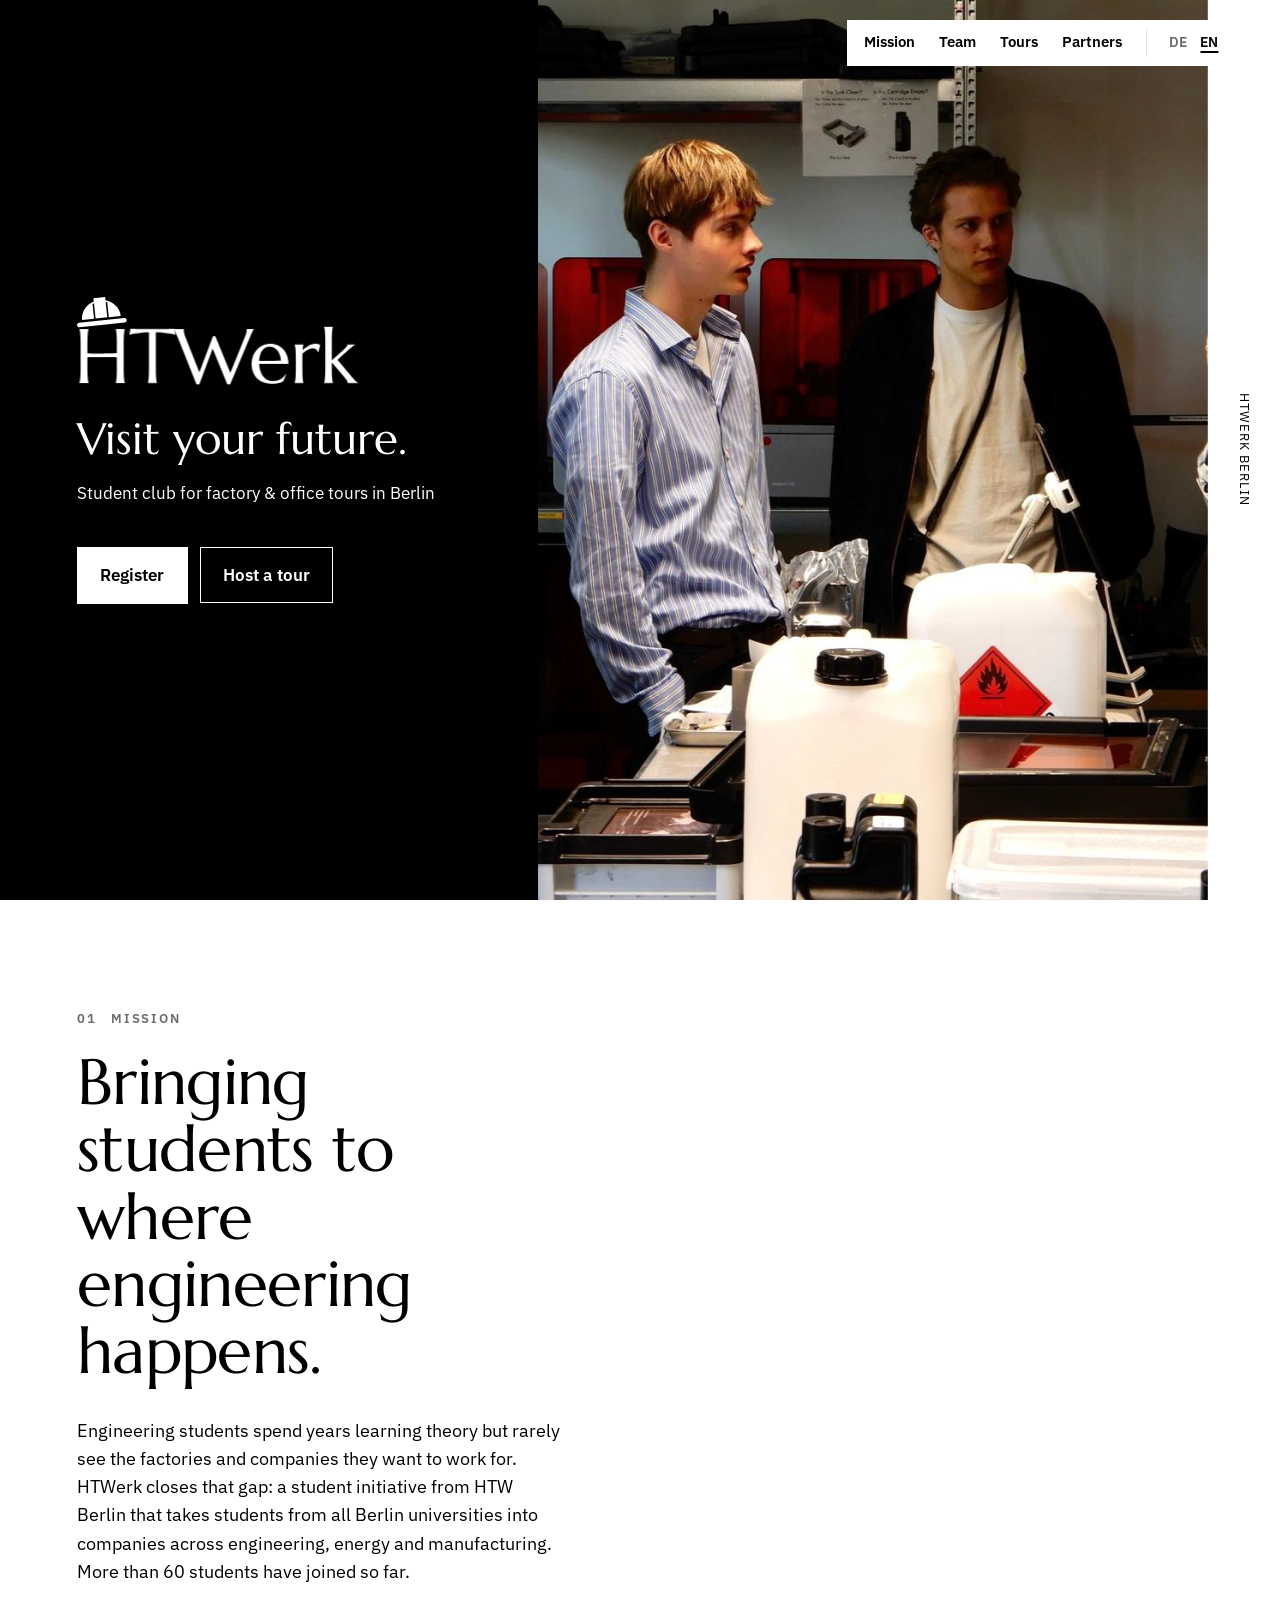
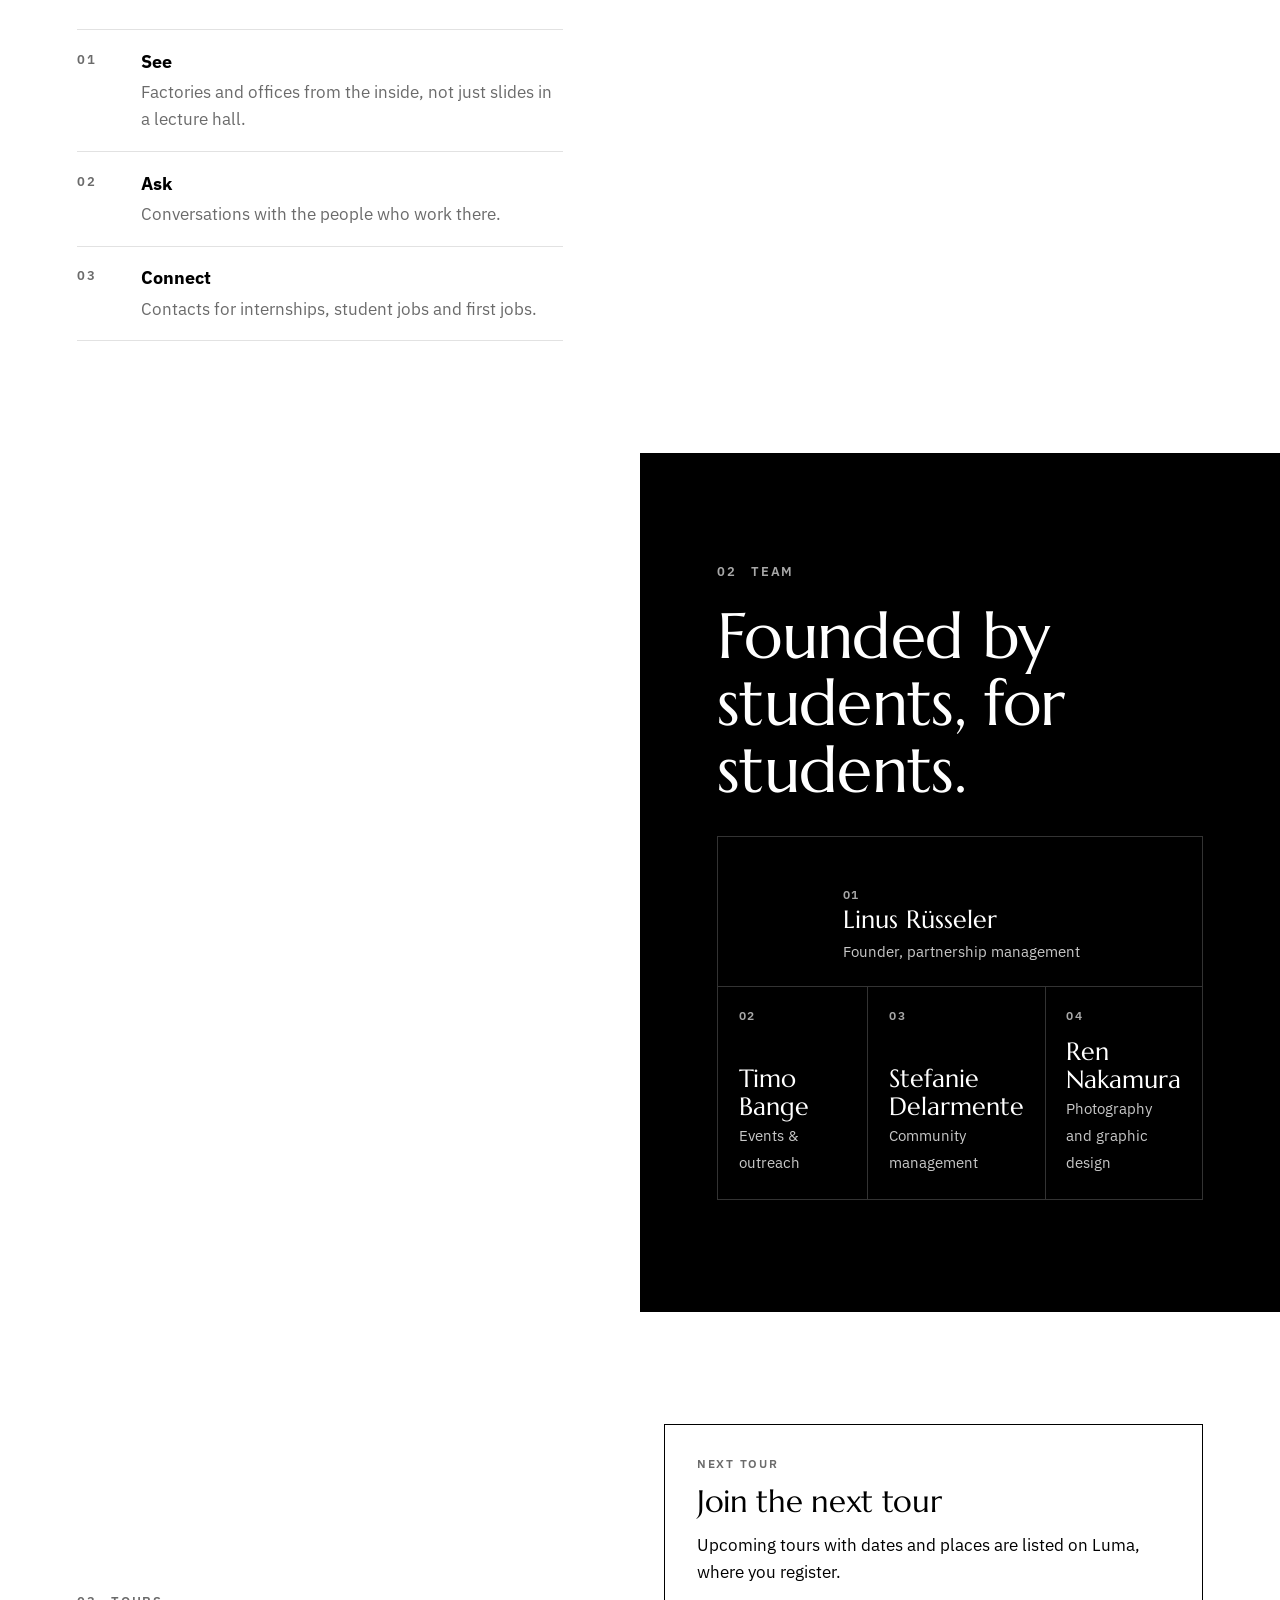
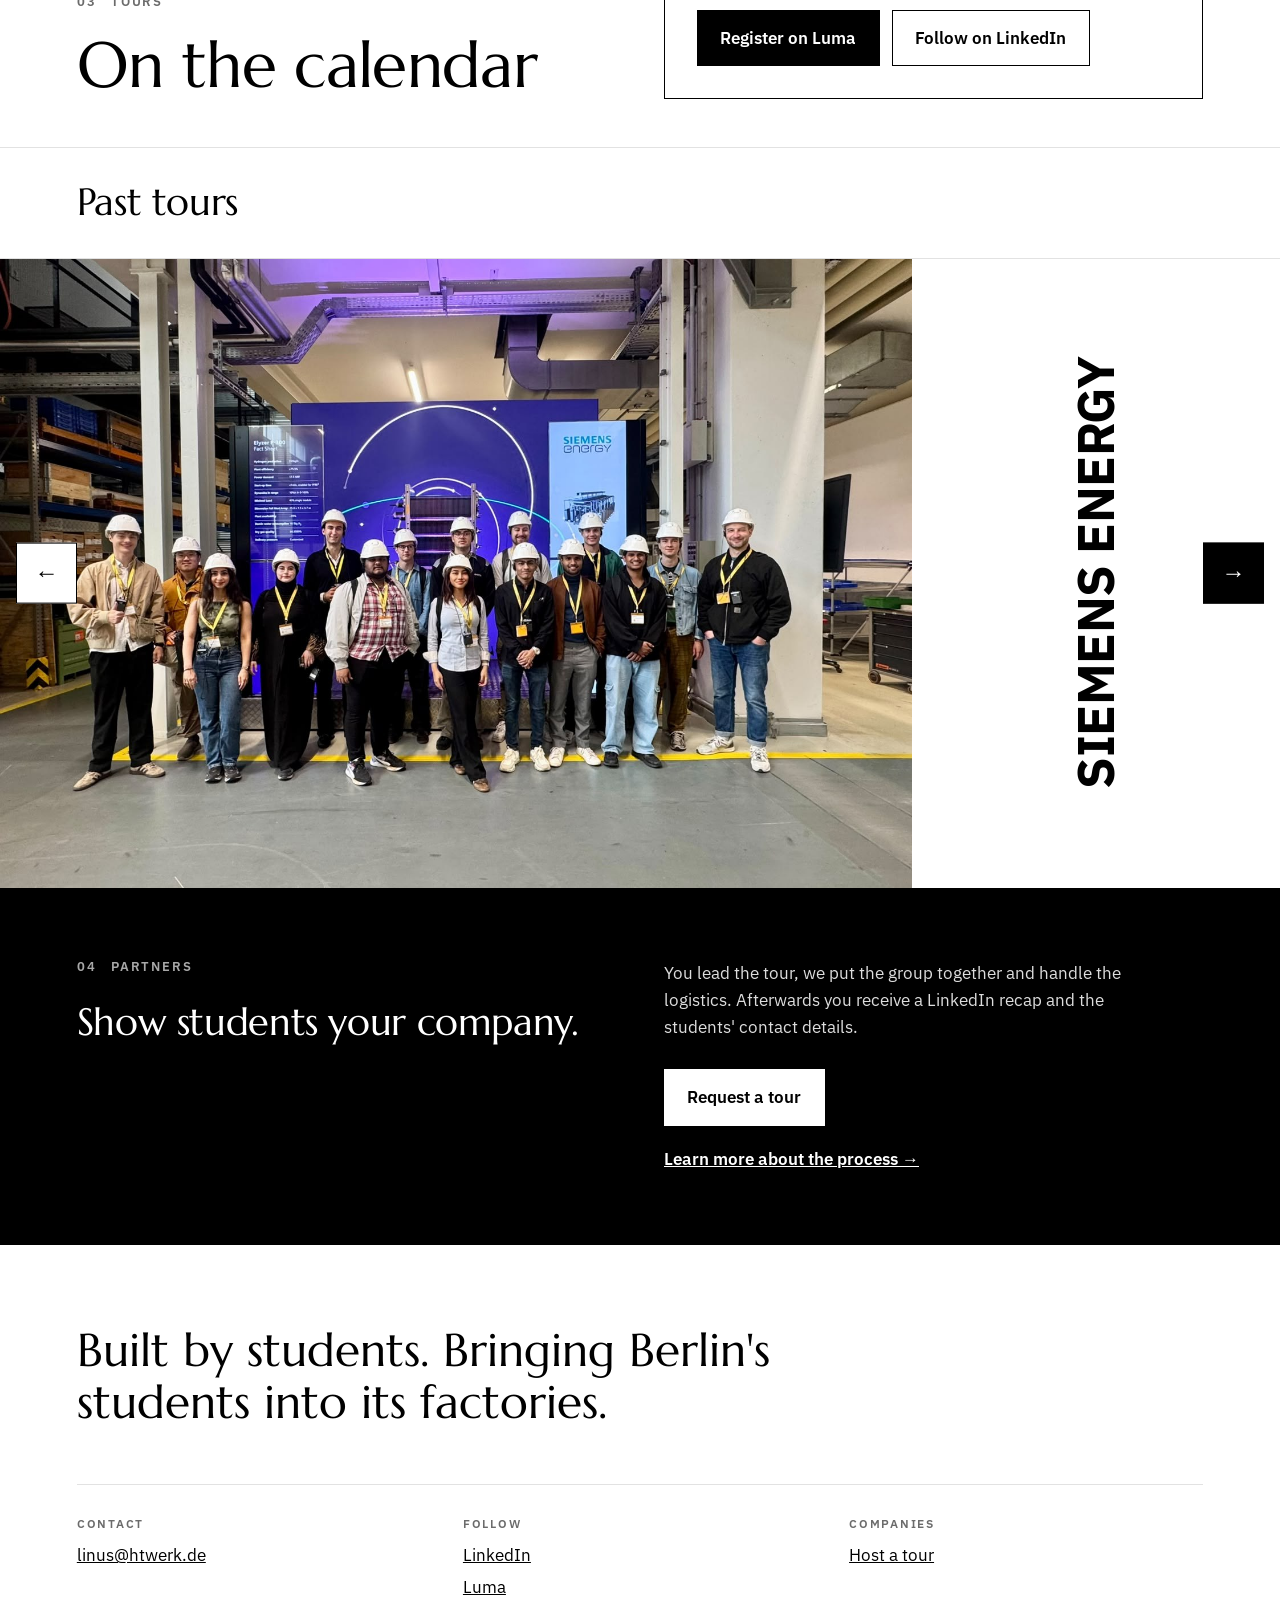
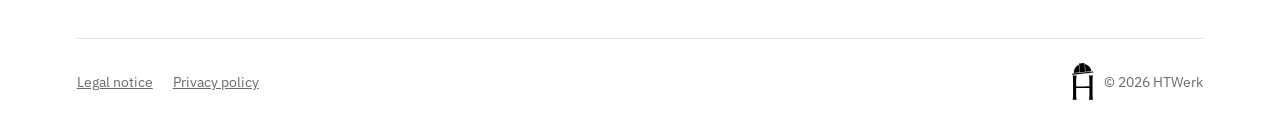
==== index.html @ 5365531c "Leitsatz auf der Startseite: „Besichtige deine Zukunft.“ / „Visit your future.“ Co-Authored-By: Clau" ====
<!DOCTYPE html>
<html lang="en" data-title-en="HTWerk – Student club for factory &amp; office tours" data-title-de="HTWerk – Studentische Initiative für Werks- und Unternehmensbesuche">
<head>
<meta charset="utf-8">
<meta name="viewport" content="width=device-width, initial-scale=1">
<title>HTWerk – Student club for factory &amp; office tours</title>
<script>/* Seiten-Animation: nur mit JavaScript und ohne „reduzierte Bewegung“ werden Inhalte für das Einblenden versteckt */
if('IntersectionObserver' in window&&!matchMedia('(prefers-reduced-motion: reduce)').matches)document.documentElement.classList.add('anim')</script>
<script>
/* Sprache waehlen, bevor die Seite gezeichnet wird: ?lang= in der Adresse, sonst gespeicherte Wahl, sonst Browsersprache */
(function(){var l;try{l=localStorage.getItem('htwerk-lang')}catch(e){}var q=(location.search.match(/[?&]lang=(de|en)/)||[])[1];if(q)l=q;if(l!=='de'&&l!=='en')l=/^de/i.test(navigator.language||'')?'de':'en';document.documentElement.lang=l})();
</script>
<meta name="description" content="HTWerk connects Berlin's university students with leading companies in engineering, energy and manufacturing through curated factory and office tours.">
<link rel="canonical" href="https://htwerk.de/">
<link rel="alternate" hreflang="de" href="https://htwerk.de/?lang=de">
<link rel="alternate" hreflang="en" href="https://htwerk.de/?lang=en">
<link rel="alternate" hreflang="x-default" href="https://htwerk.de/">
<script type="application/ld+json">{"@context":"https://schema.org","@type":"Organization","name":"HTWerk","url":"https://htwerk.de/","logo":"https://htwerk.de/favicon.png","description":"Student initiative at HTW Berlin organising factory and office tours for Berlin university students.","sameAs":["https://www.linkedin.com/company/htwerk/"]}</script>
<link rel="icon" href="favicon.svg" type="image/svg+xml">
<link rel="icon" href="favicon.png" sizes="48x48" type="image/png">
<link rel="apple-touch-icon" href="apple-touch-icon.png">
<meta name="theme-color" content="#000000">
<meta property="og:type" content="website">
<meta property="og:site_name" content="HTWerk">
<meta property="og:title" content="HTWerk – Student club for factory &amp; office tours">
<meta property="og:description" content="HTWerk connects Berlin's university students with leading companies in engineering, energy and manufacturing through curated factory and office tours.">
<meta property="og:url" content="https://htwerk.de/">
<meta property="og:image" content="https://htwerk.de/images/og-image.jpg">
<meta property="og:image:width" content="1200">
<meta property="og:image:height" content="630">
<meta property="og:image:alt" content="HTWerk, student club for factory and office tours. Students talking with a Formlabs employee next to 3D-printing equipment.">
<meta name="twitter:card" content="summary_large_image">
<link rel="stylesheet" href="fonts/fonts.css">
<style>
:root{--black:#000;--white:#fff;--grey:#6B6B6B;--line:#E2E2E2}
*{box-sizing:border-box}
html{scroll-behavior:smooth}
body{margin:0;background:var(--white);color:var(--black);font:400 1.0625rem/1.6 "IBM Plex Sans","Helvetica Neue",Arial,sans-serif}
img{display:block;max-width:100%}
a{color:inherit}
:focus-visible{outline:3px solid currentColor;outline-offset:3px}
h1,h2,h3,.serif{font-family:"Marcellus","Optima",Georgia,serif;font-weight:400;letter-spacing:-.01em}
html[lang="en"] [lang="de"],html[lang="de"] [lang="en"]{display:none}
.inner{padding-left:clamp(1.25rem,6vw,6.5rem);padding-right:clamp(1.25rem,6vw,6.5rem)}
.vh{position:absolute;width:1px;height:1px;overflow:hidden;clip-path:inset(50%);white-space:nowrap}
.dark{background:var(--black);color:var(--white)}
h2{font-size:clamp(2.4rem,5vw,4.2rem);line-height:1.05;margin:0 0 2rem;max-width:18ch}

/* header */
header{position:absolute;top:0;left:0;right:0;z-index:5;display:flex;justify-content:flex-end;padding:1.25rem clamp(1.25rem,3vw,2.5rem)}
nav{display:flex;align-items:center;gap:1.5rem;background:var(--white);padding:.55rem 1.1rem}
nav a{text-decoration:none;font-weight:600;font-size:.92rem;white-space:nowrap}
nav a:hover{text-decoration:underline}
.langsw{display:flex;border-left:1px solid var(--line);padding-left:1rem;gap:.15rem}
.langsw button{font:inherit;font-weight:600;font-size:.85rem;background:none;border:0;padding:.2rem .35rem;cursor:pointer;color:var(--grey)}
.langsw button[aria-pressed="true"]{color:var(--black);text-decoration:underline;text-underline-offset:4px;text-decoration-thickness:2px}

/* buttons */
.btns{display:flex;gap:.75rem;flex-wrap:wrap}
.btn{display:inline-block;padding:.85rem 1.4rem;font-weight:600;text-decoration:none;border:1.5px solid currentColor}
.btn:hover{opacity:.75}
.dark .btn.solid{background:var(--white);color:var(--black);border-color:var(--white)}
.btn.solid{background:var(--black);color:var(--white);border-color:var(--black)}

/* section label: 01 Mission */
.label{display:flex;align-items:center;gap:.9rem;font:600 .82rem/1 "IBM Plex Sans",Arial,sans-serif;letter-spacing:.14em;text-transform:uppercase;color:var(--grey);margin:0 0 1.5rem}
.label::before{content:attr(data-n)}
.label::after{content:"";width:2.5rem;height:1px;background:currentColor;order:-1;display:none}
.dark .label{color:#A8A8A8}
.split{display:grid;grid-template-columns:1fr 1fr}
.split>.text{padding:7rem clamp(1.25rem,6vw,6.5rem);display:flex;flex-direction:column;justify-content:center}
.split>.photo{position:relative;min-height:24rem}
.split>.photo img{position:absolute;inset:0;width:100%;height:100%;object-fit:cover}
.lead{font-size:1.1rem;max-width:34rem;margin:0 0 1.2rem}

/* hero */
.hero{grid-template-columns:42% 1fr 4.5rem;min-height:100vh}
.hero h1{margin:0 0 2rem;line-height:0}
.hero h1 svg{display:block;width:clamp(12rem,22vw,24rem);height:auto;fill:currentColor}
.statement{font-family:"Marcellus",Georgia,serif;font-size:clamp(2rem,3.4vw,3.1rem);line-height:1.1;margin:0 0 1rem;max-width:15ch}
.claim{opacity:.75;margin:0 0 2.5rem;max-width:28rem}
.side{display:flex;align-items:center;justify-content:center;background:var(--white)}
.side span{writing-mode:vertical-rl;font-size:.8rem;letter-spacing:.08em;white-space:nowrap}

/* 01 mission: three pillars */
.pillars{list-style:none;padding:0;margin:1.5rem 0 0;max-width:34rem;border-top:1px solid var(--line)}
.pillars li{display:grid;grid-template-columns:3rem 1fr;gap:.2rem 1rem;padding:1.1rem 0;border-bottom:1px solid var(--line)}
.pillars .n{font:600 .82rem/1.9 "IBM Plex Sans",Arial,sans-serif;letter-spacing:.14em;color:var(--grey);grid-row:span 2}
.pillars strong{font-size:1.1rem}
.pillars .d{color:var(--grey)}

/* 02 team: numbered cards */
.cards{display:grid;grid-template-columns:repeat(3,1fr);gap:1px;background:#333;border:1px solid #333;max-width:40rem}
.card{background:var(--black);padding:1.4rem 1.3rem;min-height:9rem;display:flex;flex-direction:column;justify-content:space-between;gap:1rem}
.card .n{font:600 .78rem/1 "IBM Plex Sans",Arial,sans-serif;letter-spacing:.14em;color:#A8A8A8}
.card .who{font-family:"Marcellus",Georgia,serif;font-size:1.55rem;line-height:1.15;display:block}
.card .role{font-size:.92rem;color:#C8C8C8}
.card.lead-card{flex-direction:row;align-items:flex-end;justify-content:flex-start;gap:1rem;grid-column:1/-1}
.card.lead-card img{width:5.5rem;height:6.5rem;object-fit:cover;object-position:top}
.card.lead-card>div{display:flex;flex-direction:column;gap:.35rem}

/* 03 tours */
.tours{padding-top:7rem}
.tours-head{display:grid;grid-template-columns:1fr 1fr;gap:3rem;align-items:end;margin-bottom:3rem}
.featured{border:1.5px solid var(--black);padding:2rem}
.featured .tag{font:600 .78rem/1 "IBM Plex Sans",Arial,sans-serif;letter-spacing:.14em;text-transform:uppercase;color:var(--grey);margin:0 0 .9rem}
.featured h3{font-size:clamp(1.6rem,2.4vw,2.1rem);line-height:1.15;margin:0 0 .8rem}
.featured p{margin:0 0 1.5rem;max-width:32rem}
.season{display:flex;justify-content:space-between;align-items:baseline;gap:1rem;flex-wrap:wrap;border-top:1px solid var(--line);padding-top:1.5rem;padding-bottom:1.5rem}
.season h3{font-size:clamp(1.8rem,3vw,2.6rem);margin:0}
.season p{margin:0;font-family:"Marcellus",Georgia,serif;font-size:1.3rem;color:var(--grey)}

/* slider (Bisherige Besuche) */
.visit{display:grid;grid-template-columns:1fr 23rem;border-top:1px solid var(--line);text-decoration:none;color:inherit}
.visit .photo{position:relative;min-height:22rem}
.visit .photo img{position:absolute;inset:0;width:100%;height:100%;object-fit:cover;transition:opacity .2s}
.visit .name{display:flex;align-items:center;justify-content:center;padding:2rem}
.visit .name div{writing-mode:vertical-rl;transform:rotate(180deg)}
.visit h3{font-family:"IBM Plex Sans",Arial,sans-serif;font-weight:700;font-size:clamp(2.2rem,4vw,3.4rem);line-height:1;margin:0;text-transform:uppercase}
.visit p{margin:0 1rem 0 0;color:var(--grey);font-size:.95rem;text-decoration:underline;text-underline-offset:3px}
.visit:hover .photo img,.visit:focus-visible .photo img{opacity:.82}
.slider{position:relative}
.track{display:flex;overflow-x:auto;scroll-snap-type:x mandatory;scrollbar-width:none;overscroll-behavior-x:contain}
.track::-webkit-scrollbar{display:none}
.track>.visit{flex:0 0 100%;scroll-snap-align:start;min-height:70vh}
.slider-nav{display:flex;align-items:center;justify-content:space-between;gap:1rem;padding-top:1.25rem;padding-bottom:1.25rem;border-top:1px solid var(--line)}
.slider-nav .count{font:600 .85rem/1 "IBM Plex Sans",Arial,sans-serif;letter-spacing:.14em;color:var(--grey)}
.slider-nav .arrows{display:flex;gap:.6rem}
.sbtn{width:3.2rem;height:3.2rem;display:flex;align-items:center;justify-content:center;border:1.5px solid var(--black);background:var(--white);color:var(--black);font-size:1.3rem;line-height:1;cursor:pointer}
.sbtn:hover{background:var(--black);color:var(--white)}
.dots{display:flex;gap:.5rem}
.dots button{width:.6rem;height:.6rem;border-radius:50%;border:1.5px solid var(--black);background:none;padding:0;cursor:pointer}
.dots button[aria-current="true"]{background:var(--black)}

/* 04 partners */
.partners{padding:0}
.names{display:grid;grid-template-columns:repeat(4,1fr);gap:1px;background:var(--line);border:1px solid var(--line);margin:0 0 4rem}
.names a{background:var(--white);display:flex;align-items:center;justify-content:center;min-height:8rem;padding:1rem;text-align:center;font:700 clamp(1rem,1.6vw,1.3rem)/1.2 "IBM Plex Sans",Arial,sans-serif;text-transform:uppercase;letter-spacing:.02em;text-decoration:none}
.names a:hover{background:#F5F5F5}
.call{display:grid;grid-template-columns:1fr 1fr;gap:3rem;padding:4.5rem clamp(1.25rem,6vw,6.5rem)}
.call .tag{font:600 .78rem/1 "IBM Plex Sans",Arial,sans-serif;letter-spacing:.14em;text-transform:uppercase;color:#A8A8A8;margin:0 0 1rem}
.call h3{font-size:clamp(1.9rem,3vw,2.8rem);line-height:1.1;margin:0}
.call p{margin:0 0 1.75rem;max-width:32rem;color:#DDD}
.process-link{display:inline-block;margin-top:1.25rem;font-weight:600}

/* footer */
footer{padding-top:5rem;padding-bottom:2.5rem}
.closing{font-family:"Marcellus",Georgia,serif;font-size:clamp(1.9rem,3.6vw,3.2rem);line-height:1.12;margin:0 0 3.5rem;max-width:20ch}
.foot{display:grid;grid-template-columns:repeat(3,1fr);gap:2rem;border-top:1px solid var(--line);padding-top:2rem;padding-bottom:2rem}
.foot h4{font:600 .78rem/1 "IBM Plex Sans",Arial,sans-serif;letter-spacing:.14em;text-transform:uppercase;color:var(--grey);margin:0 0 .8rem}
.foot p{margin:0 0 .3rem}
.foot a{overflow-wrap:anywhere}
.legal{display:flex;justify-content:space-between;align-items:center;flex-wrap:wrap;gap:1rem;border-top:1px solid var(--line);padding-top:1.5rem;font-size:.9rem;color:var(--grey)}
.legal a{margin-right:1.25rem}
.mark{display:flex;align-items:center;gap:.7rem}
.mark svg{height:2.3rem;width:auto;fill:var(--black)}

@media (max-width:52rem){
  nav{gap:1rem;padding:.5rem .8rem}
  nav a{font-size:.85rem}
  .split,.hero{grid-template-columns:1fr;min-height:auto}
  .hero .side{display:none}
  .split>.text{padding-top:4.5rem;padding-bottom:4.5rem}
  .hero>.text{padding-top:7rem}
  .split>.photo{min-height:60vw}
  .tours,.partners{padding-top:4.5rem}
  .tours-head,.call,.foot{grid-template-columns:1fr;gap:1.5rem}
  .names{grid-template-columns:1fr 1fr}
  .visit{grid-template-columns:1fr}
  .track>.visit{min-height:auto}
  .visit .photo{min-height:70vw}
  .visit .name{justify-content:flex-start;padding:1.5rem 1.25rem 2.5rem}
  .visit .name div{writing-mode:horizontal-tb;transform:none}
}
@media (max-width:34rem){.cards{grid-template-columns:1fr}nav{gap:.85rem}.langsw{padding-left:.75rem}}
@media (max-width:23.5rem){nav a:nth-child(2){display:none}}
@media (prefers-reduced-motion:no-preference){.track{scroll-behavior:smooth}}
@media (prefers-reduced-motion:reduce){html{scroll-behavior:auto}}

/* Pfeile mittig über dem Slider: weiter zur nächsten Tour */
.sarrow{position:absolute;top:50%;transform:translateY(-50%);z-index:2;width:3.8rem;height:3.8rem;font-size:1.5rem}
.sarrow.prev{left:1rem}
.sarrow.next{right:1rem;background:var(--black);color:var(--white)}
.sarrow.next:hover{background:var(--white);color:var(--black)}
@media (max-width:52rem){.sarrow{top:35vw;width:3.2rem;height:3.2rem;font-size:1.3rem}.sarrow.prev{left:.6rem}.sarrow.next{right:.6rem}}
/* Logo-Animation (Helm): Startseite Helm landet auf dem H, Kopfzeile Helm lüpfen bei Hover, Fußzeile Helm wippt beim Reinscrollen */
.logo .helm{transform-box:view-box}
.hero h1 svg,.brand svg,.mark svg{overflow:visible}
.hero h1 .l{animation:lg-rise .7s cubic-bezier(.22,1,.36,1) both}
.hero h1 .l1{animation-delay:.05s}.hero h1 .l2{animation-delay:.12s}.hero h1 .l3{animation-delay:.19s}
.hero h1 .l4{animation-delay:.26s}.hero h1 .l5{animation-delay:.33s}.hero h1 .l6{animation-delay:.4s}
.hero h1 .helm{transform-origin:423px 437px;animation:lg-drop 1.3s .55s both}
.brand .helm{transform-origin:30px 480px;transition:transform .45s cubic-bezier(.34,1.56,.64,1)}
.brand:hover .helm,.brand:focus-visible .helm{transform:translateY(-140px) rotate(-18deg)}
.mark .helm{transform-origin:749px 706px}
.mark.is-in .helm{animation:lg-bob 1.1s .2s both}
@keyframes lg-rise{from{transform:translateY(320px);opacity:0}to{transform:none;opacity:1}}
@keyframes lg-drop{
  0%{transform:translateY(-1500px) rotate(-14deg);opacity:0;animation-timing-function:cubic-bezier(.5,0,.75,.35)}
  10%{opacity:1}
  45%{transform:translateY(0) rotate(0);animation-timing-function:ease-out}
  57%{transform:translateY(-50px) rotate(4deg);animation-timing-function:ease-in-out}
  71%{transform:translateY(0) rotate(-2deg)}
  85%{transform:rotate(.8deg)}
  100%{transform:none;opacity:1}}
@keyframes lg-bob{
  0%{transform:none;animation-timing-function:cubic-bezier(.2,.8,.3,1)}
  35%{transform:translateY(-420px) rotate(-10deg);animation-timing-function:cubic-bezier(.6,0,.9,.5)}
  62%{transform:none;animation-timing-function:ease-out}
  74%{transform:translateY(-60px) rotate(3deg);animation-timing-function:ease-in}
  86%,100%{transform:none}}
@media (prefers-reduced-motion:reduce){.hero h1 .l,.hero h1 .helm,.mark.is-in .helm{animation:none}.brand .helm{transition:none}}
/* Seiten-Animation: Titel nacheinander, Fotos öffnen sich wie ein Rolltor (von unten nach oben), Inhalte steigen beim Scrollen auf */
@keyframes pa-up{from{opacity:0;transform:translateY(26px)}to{opacity:1;transform:none}}
@keyframes pa-fade{from{opacity:0}to{opacity:1}}
@keyframes pa-down{from{opacity:0;transform:translateY(-14px)}to{opacity:1;transform:none}}
@keyframes pa-shutter{from{clip-path:inset(100% 0 0 0)}to{clip-path:inset(0 0 0 0)}}
@keyframes pa-zoom{from{transform:scale(1.14)}to{transform:none}}
@media (prefers-reduced-motion:no-preference){
  header nav{animation:pa-down .7s cubic-bezier(.22,1,.36,1) .2s both}
  .hero>.photo{overflow:hidden;animation:pa-shutter 1.25s cubic-bezier(.77,0,.18,1) .15s both}
  .hero>.photo img{animation:pa-zoom 2.6s cubic-bezier(.22,1,.36,1) .15s both}
  .hero>.side span{animation:pa-fade 1s ease 1.3s both}
  .hero>.text>:not(h1){animation:pa-up .8s cubic-bezier(.22,1,.36,1) both}
  .hero.co>.text>h1{animation:pa-up .8s cubic-bezier(.22,1,.36,1) .15s both}
  .hero>.text>:nth-child(2){animation-delay:.95s}
  .hero>.text>:nth-child(3){animation-delay:1.1s}
  .hero>.text>:nth-child(4){animation-delay:1.25s}
  .hero>.text>:nth-child(5){animation-delay:1.4s}
  .hero.co>.text>:nth-child(2){animation-delay:.3s}
  .hero.co>.text>:nth-child(3){animation-delay:.45s}
  .hero.co>.text>:nth-child(4){animation-delay:.6s}
  .hero.co>.text>:nth-child(5){animation-delay:.75s}
}
html.anim .rv{opacity:0;transform:translateY(28px);transition:opacity .8s cubic-bezier(.22,1,.36,1) var(--d,0s),transform .8s cubic-bezier(.22,1,.36,1) var(--d,0s)}
html.anim .rv.from-top{transform:translateY(-28px)}
html.anim .rv.in{opacity:1;transform:none}
html.anim .rv-photo{overflow:hidden}
html.anim .rv-photo img{clip-path:inset(100% 0 0 0);transform:scale(1.12);transform-origin:50% 100%;transition:clip-path 1.15s cubic-bezier(.77,0,.18,1) var(--d,0s),transform 1.9s cubic-bezier(.22,1,.36,1) var(--d,0s)}
html.anim .rv-photo.from-top img{clip-path:inset(0 0 100% 0);transform-origin:50% 0}
html.anim .rv-photo.in img{clip-path:inset(0 0 0 0);transform:none}
/* Buttons füllen sich beim Hover von links, Navigation mit wachsender Unterstreichung */
.btn{transition:box-shadow .38s cubic-bezier(.65,0,.35,1),color .38s cubic-bezier(.65,0,.35,1),transform .25s ease}
.btn:not(.solid):hover{opacity:1;box-shadow:inset 22rem 0 0 0 var(--black);color:var(--white)}
.dark .btn:not(.solid):hover{box-shadow:inset 22rem 0 0 0 var(--white);color:var(--black)}
.btn.solid:hover{opacity:1;transform:translateY(-2px)}
nav a{background:linear-gradient(currentColor,currentColor) 0 100%/0 2px no-repeat;padding-bottom:2px;transition:background-size .3s cubic-bezier(.65,0,.35,1)}
nav a:hover{text-decoration:none;background-size:100% 2px}
.sbtn{transition:background-color .25s,color .25s}
@media (prefers-reduced-motion:reduce){.btn,nav a,.sbtn{transition:none}.btn.solid:hover{transform:none}}
</style>
</head>
<body>

<header>
  <nav aria-label="Main">
    <a href="#mission">Mission</a>
    <a href="#team">Team</a>
    <a href="#touren"><span lang="en">Tours</span><span lang="de">Touren</span></a>
    <a href="#partner"><span lang="en">Partners</span><span lang="de">Partner</span></a>
    <span class="langsw" role="group" aria-label="Language / Sprache">
      <button type="button" data-setlang="de">DE</button><button type="button" data-setlang="en">EN</button>
    </span>
  </nav>
</header>

<main>
  <!-- Aufbau nach dem Vorbild von brisa-robotics.de: Titel, 01 Mission, 02 Team, 03 Touren, 04 Partner, Fußzeile mit Kontakt -->
  <section class="split hero">
    <div class="text dark">
      <h1><span class="vh">HTWerk</span><svg class="logo" viewBox="0 0 4799 1487" aria-hidden="true" focusable="false"><path class="l l1" d="M678 1027 c-17 -1 -38 -1 -64 -1 c-25 -1 -53 -1 -83 -1 c-31 -1 -62 -1 -95 -1 c-32 -1 -64 -1 -96 -1 c-31 0 -61 0 -89 0 c-28 1 -53 1 -74 2 v191 c0 36 1 68 2 95 c1 27 2 51 4 70 c1 20 3 36 6 50 c2 13 4 24 7 33 v3 h-154 v-3 c3 -9 5 -20 7 -33 c3 -14 5 -30 7 -50 c1 -19 3 -43 3 -70 c1 -27 2 -59 2 -95 v-418 c0 -36 -1 -68 -2 -95 c0 -27 -2 -51 -3 -71 c-2 -20 -4 -36 -7 -49 c-2 -14 -4 -25 -7 -34 v-2 h154 v2 c-3 9 -5 20 -7 34 c-3 13 -5 29 -6 49 c-2 20 -3 44 -4 71 c-1 27 -2 59 -2 95 v164 c23 1 48 2 76 2 c28 0 58 0 89 0 c30 0 62 -1 94 -1 c32 0 62 -1 92 -2 c30 0 58 -1 83 -2 c26 -1 49 -2 67 -2 v-159 c0 -36 0 -68 -1 -95 c-1 -27 -2 -51 -4 -71 c-1 -20 -3 -36 -6 -49 c-2 -14 -5 -25 -7 -34 v-2 h154 v2 c-3 9 -5 20 -8 34 c-2 13 -4 29 -6 49 c-1 20 -3 44 -3 71 c-1 27 -2 59 -2 95 v418 c0 36 1 68 2 95 c0 27 2 51 3 70 c2 20 4 36 6 50 c3 13 5 24 8 33 v3 h-154 v-3 c2 -9 5 -20 7 -33 c3 -14 5 -30 6 -50 c2 -19 3 -43 4 -70 c1 -27 1 -59 1 -95 Z "/><path class="l l2" d="M1226 603 c-50 0 -96 2 -137 7 c-40 4 -75 9 -105 14 c-34 7 -65 14 -92 21 l19 -103 c5 0 13 0 23 1 c10 0 22 1 34 1 c13 1 26 1 40 1 c14 0 27 0 40 1 c12 0 23 0 33 0 c9 1 16 1 21 1 h366 c4 0 11 0 21 -1 c9 0 20 0 33 0 c12 -1 25 -1 39 -1 c14 0 27 0 40 -1 c13 0 24 -1 34 -1 c11 -1 18 -1 23 -1 l19 103 c-27 -7 -58 -14 -92 -21 c-30 -5 -65 -10 -106 -14 c-40 -5 -86 -7 -136 -7 v613 c0 36 0 68 1 95 c2 27 3 51 4 70 c2 20 4 36 6 50 c2 13 5 24 7 33 v3 h-153 v-3 c3 -9 5 -20 7 -33 c2 -14 4 -30 6 -50 c2 -19 3 -43 4 -70 c1 -27 1 -59 1 -95 Z "/><path class="l l3" d="M2356 668 l257 623 l249 -612 c10 -25 17 -46 22 -64 c5 -17 7 -32 7 -45 c0 -3 0 -7 0 -11 c-1 -5 -1 -8 -2 -10 v-2 h127 v2 c-9 10 -18 25 -28 45 c-10 21 -22 46 -35 76 l-343 817 h-49 l-249 -606 l-228 606 h-48 l-314 -785 c-8 -18 -16 -36 -24 -53 c-8 -17 -15 -33 -22 -47 c-7 -13 -14 -25 -19 -34 c-6 -10 -10 -16 -13 -19 v-2 h178 v2 c-1 5 -2 9 -2 11 c0 3 0 6 0 9 c0 15 2 30 5 46 c4 17 10 36 19 59 l241 610 l231 -614 Z "/><path class="l l4" d="M3317 1478 c-48 0 -92 -7 -134 -22 c-41 -15 -77 -37 -108 -66 c-31 -29 -55 -65 -73 -107 c-17 -43 -26 -91 -26 -146 c0 -48 8 -93 24 -135 c16 -41 39 -77 67 -107 c29 -30 63 -54 101 -71 c38 -17 79 -26 124 -26 c44 0 85 8 122 23 c38 15 71 37 98 66 c28 29 50 65 66 107 c16 43 24 91 26 145 c-49 0 -97 -1 -145 -1 c-49 -1 -99 -1 -151 -1 c-37 0 -73 0 -109 1 c-35 0 -67 1 -95 1 c3 45 9 85 21 121 c11 36 27 67 47 92 c20 26 44 45 72 59 c29 14 61 20 97 20 c24 0 48 -3 70 -8 c22 -6 42 -14 60 -24 c18 -11 34 -23 48 -37 c14 -14 26 -29 36 -45 l8 4 l-48 114 c-23 12 -50 22 -83 31 c-32 8 -70 12 -115 12 Z M3232 1087 c42 0 85 0 128 0 c43 -1 82 -1 117 -3 c-4 -37 -11 -70 -21 -100 c-11 -29 -25 -54 -42 -75 c-16 -20 -36 -36 -59 -47 c-22 -11 -47 -17 -75 -17 c-24 0 -47 5 -68 16 c-21 11 -39 27 -54 47 c-16 21 -28 46 -37 76 c-10 30 -15 63 -17 102 c19 0 40 1 61 1 c21 0 44 0 67 0 Z "/><path class="l l5" d="M3729 1061 c0 -37 -1 -69 -2 -96 c-1 -27 -2 -50 -4 -70 c-1 -20 -3 -36 -6 -49 c-2 -14 -5 -25 -7 -34 v-2 h148 v2 c-3 10 -6 22 -9 36 c-2 14 -4 32 -5 55 c16 -14 32 -27 49 -39 c18 -13 35 -25 53 -34 c18 -10 36 -18 55 -24 c18 -6 37 -9 56 -9 c12 0 22 0 30 1 c9 2 16 3 23 5 c7 2 13 4 19 6 c5 3 11 5 16 7 l-32 123 l-10 -3 c-6 -19 -15 -34 -29 -45 c-14 -11 -34 -17 -58 -17 c-13 0 -27 2 -42 7 c-14 5 -29 11 -44 19 c-15 9 -30 18 -45 29 c-15 11 -29 23 -44 35 c0 12 -1 26 -1 40 c0 15 0 30 0 46 v166 c0 36 1 68 1 95 c1 27 3 51 4 70 c2 20 4 36 6 50 c2 13 5 24 7 33 v3 h-148 v-3 c2 -9 5 -20 7 -33 c3 -14 5 -30 6 -50 c2 -19 3 -43 4 -70 c1 -27 2 -59 2 -95 Z "/><path class="l l6" d="M4231 758 c0 -36 -1 -68 -2 -95 c-1 -27 -2 -50 -4 -70 c-1 -20 -3 -36 -6 -50 c-2 -13 -4 -24 -7 -33 v-2 h148 v2 c-2 9 -5 20 -7 33 c-2 14 -4 30 -6 50 c-1 20 -3 43 -4 70 c0 27 -1 59 -1 95 v320 l210 -188 c37 -32 55 -59 55 -80 h149 v2 c-11 4 -22 8 -32 13 c-10 6 -20 12 -30 19 c-10 8 -20 16 -31 25 c-11 9 -23 20 -36 31 l-188 171 l258 305 c8 10 16 19 25 29 c9 9 18 18 27 26 c9 8 18 16 26 22 c9 6 17 9 24 11 v3 h-186 c0 -11 -3 -23 -9 -35 c-6 -12 -16 -27 -31 -46 l-231 -274 v104 c0 36 1 68 1 95 c1 27 3 51 4 70 c2 20 4 36 6 50 c2 13 5 24 7 33 v3 h-148 v-3 c3 -9 5 -20 7 -33 c3 -14 5 -30 6 -50 c2 -19 3 -43 4 -70 c1 -27 2 -59 2 -95 Z "/><path class="helm" d="M745 323 l-204 21 l-27 -257 l-26 3 l27 257 l-199 21 l-27 -258 l-26 3 l27 258 l-205 21 c-14 -137 70 -264 200 -317 l-6 -54 l200 -21 l5 54 c138 25 247 131 261 269 Z M36 437 l767 -80 c22 -3 42 13 44 35 c3 22 -13 42 -35 44 l-768 81 c-22 2 -41 -14 -44 -36 c-2 -22 14 -41 36 -44 Z"/></svg></h1>
      <p class="statement"><span lang="en">Visit your future.</span><span lang="de">Besichtige deine Zukunft.</span></p>
      <p class="claim"><span lang="en">Student club for factory &amp; office tours in Berlin</span><span lang="de">Studentische Initiative für Werks- und Unternehmensbesuche in Berlin</span></p>
      <div class="btns">
        <a class="btn solid" href="#signup"><span lang="en">Register</span><span lang="de">Anmelden</span></a>
        <a class="btn" href="#partner"><span lang="en">Host a tour</span><span lang="de">Tour ausrichten</span></a>
      </div>
    </div>
    <div class="photo"><img fetchpriority="high" src="images/hero-formlabs.jpg" data-alt-de="Studierende im Gespräch mit einem Formlabs-Mitarbeiter neben 3D-Druckern" alt="Students talking with a Formlabs employee next to 3D-printing equipment"></div>
    <div class="side" aria-hidden="true"><span>HTWERK BERLIN</span></div>
  </section>

  <!-- 01 Mission -->
  <section class="split" id="mission">
    <div class="text" id="about">
      <p class="label" data-n="01"><span lang="en">Mission</span><span lang="de">Mission</span></p>
      <h2><span lang="en">Bringing students to where engineering happens.</span><span lang="de">Studierende dorthin bringen, wo Technik entsteht.</span></h2>
      <p class="lead"><span lang="en">Engineering students spend years learning theory but rarely see the factories and companies they want to work for. HTWerk closes that gap: a student initiative from HTW Berlin that takes students from all Berlin universities into companies across engineering, energy and manufacturing. More than 60 students have joined so far.</span><span lang="de">Im Ingenieurstudium lernt man jahrelang Theorie, sieht die Werke und Unternehmen, in denen man später arbeiten will, aber kaum von innen. HTWerk schließt diese Lücke: eine studentische Initiative der HTW Berlin, die Studierende aller Berliner Hochschulen in Unternehmen aus Technik, Energie und Produktion bringt. Mehr als 60 Studierende waren bisher dabei.</span></p>
      <ol class="pillars">
        <li><span class="n">01</span><strong><span lang="en">See</span><span lang="de">Sehen</span></strong><span class="d"><span lang="en">Factories and offices from the inside, not just slides in a lecture hall.</span><span lang="de">Werke und Büros von innen, nicht nur Folien im Hörsaal.</span></span></li>
        <li><span class="n">02</span><strong><span lang="en">Ask</span><span lang="de">Fragen</span></strong><span class="d"><span lang="en">Conversations with the people who work there.</span><span lang="de">Gespräche mit den Menschen, die dort arbeiten.</span></span></li>
        <li><span class="n">03</span><strong><span lang="en">Connect</span><span lang="de">Vernetzen</span></strong><span class="d"><span lang="en">Contacts for internships, student jobs and first jobs.</span><span lang="de">Kontakte für Praktikum, Werkstudentenjob und Berufseinstieg.</span></span></li>
      </ol>
    </div>
    <div class="photo"><img loading="lazy" decoding="async" src="images/about-team.jpg" data-alt-de="Studierende stehen bei einem Unternehmensbesuch um einen Laptop" alt="Students gathered around a laptop during a company visit"></div>
  </section>

  <!-- 02 Team -->
  <section class="split" id="team">
    <div class="photo"><img loading="lazy" decoding="async" src="images/core-team.jpg" data-alt-de="Studierende und Gastgeber im Gespräch in einem Pausenraum" alt="Students and hosts talking in a dimly lit company break room"></div>
    <div class="text dark">
      <p class="label" data-n="02"><span lang="en">Team</span><span lang="de">Team</span></p>
      <h2><span lang="en">Founded by students, for students.</span><span lang="de">Von Studierenden für Studierende.</span></h2>
      <div class="cards">
        <div class="card lead-card"><img loading="lazy" decoding="async" src="images/founder.jpg" data-alt-de="Porträt von Linus Rüsseler" alt="Portrait of Linus Rüsseler"><div><span class="n">01</span><span class="who">Linus Rüsseler</span><span class="role"><span lang="en">Founder, partnership management</span><span lang="de">Gründer, Partnermanagement</span></span></div></div>
        <div class="card"><span class="n">02</span><div><span class="who">Timo Bange</span><span class="role"><span lang="en">Events &amp; outreach</span><span lang="de">Events &amp; Outreach</span></span></div></div>
        <div class="card"><span class="n">03</span><div><span class="who">Stefanie Delarmente</span><span class="role"><span lang="en">Community management</span><span lang="de">Community-Management</span></span></div></div>
        <div class="card"><span class="n">04</span><div><span class="who">Ren Nakamura</span><span class="role"><span lang="en">Photography and graphic design</span><span lang="de">Fotografie und Grafikdesign</span></span></div></div>
      </div>
    </div>
  </section>

  <!-- 03 Touren -->
  <section class="tours" id="touren">
    <div class="inner">
      <div class="tours-head">
        <div>
          <p class="label" data-n="03"><span lang="en">Tours</span><span lang="de">Touren</span></p>
          <h2 style="margin:0"><span lang="en">On the calendar</span><span lang="de">Auf dem Programm</span></h2>
        </div>
        <div class="featured" id="signup">
          <p class="tag"><span lang="en">Next tour</span><span lang="de">Nächste Tour</span></p>
          <h3><span lang="en">Join the next tour</span><span lang="de">Sei bei der nächsten Tour dabei</span></h3>
          <p><span lang="en">Upcoming tours with dates and places are listed on Luma, where you register.</span><span lang="de">Kommende Touren mit Termin und freien Plätzen stehen auf Luma, dort meldest du dich an.</span></p>
          <div class="btns">
            <!-- Link zur Anmeldung (Luma). Das ist die einzige Stelle: alle anderen "Join the next tour"-Buttons fuehren hierher. -->
            <a class="btn solid" href="https://luma.com/user/LinusRuesseler"><span lang="en">Register on Luma</span><span lang="de">Auf Luma anmelden</span></a>
            <a class="btn" href="https://www.linkedin.com/company/htwerk/"><span lang="en">Follow on LinkedIn</span><span lang="de">Auf LinkedIn folgen</span></a>
          </div>
        </div>
      </div>
    </div>
    <div class="season inner" id="visits">
      <h3><span lang="en">Past tours</span><span lang="de">Bisherige Touren</span></h3>
    </div>
    <!-- Bisherige Besuche als Slider. Neue Tour: weiteren <div class="visit"> in .track einfügen, die Pfeile laufen von selbst. -->
    <div class="slider" role="region" aria-roledescription="carousel" aria-label="Past tours / Bisherige Touren">
    <div class="track" tabindex="0">
      <div class="visit">
      <div class="photo"><img loading="lazy" decoding="async" src="images/siemens-energy.jpg" data-alt-de="Studierende mit Schutzhelmen vor einem Elektrolyseur bei Siemens Energy" alt="Students in hard hats in front of an electrolyzer at Siemens Energy"></div>
      <div class="name"><div><h3>Siemens Energy</h3></div></div>
    </div>
      <div class="visit">
      <div class="photo"><img loading="lazy" decoding="async" src="images/formlabs.jpg" data-alt-de="Gruppenfoto der Studierenden mit dem Formlabs-Team" alt="Group photo of students with the Formlabs team"></div>
      <div class="name"><div><h3>Formlabs</h3></div></div>
    </div>
      <div class="visit">
      <div class="photo"><img loading="lazy" decoding="async" src="images/bmw-tour.jpg" data-alt-de="Ein Guide spricht vor der Backsteinwand mit „Make Life a Ride“ im BMW Motorrad Werk Berlin zu Studierenden in Besucherwesten" alt="Guide addressing students in visitor vests in front of the Make Life a Ride brick wall at BMW Motorrad Berlin"></div>
      <div class="name"><div><h3>BMW Motorrad</h3></div></div>
    </div>
      <div class="visit">
      <div class="photo"><img loading="lazy" decoding="async" src="images/1komma5.jpg" data-alt-de="Gruppenfoto der Studierenden bei 1KOMMA5°" alt="Group photo of students at 1KOMMA5°"></div>
      <div class="name"><div><h3>1KOMMA5°</h3></div></div>
    </div>
    </div>
    <button type="button" class="sbtn sarrow prev" data-dir="-1"><span aria-hidden="true">←</span><span class="vh"><span lang="en">Previous tour</span><span lang="de">Vorherige Tour</span></span></button>
    <button type="button" class="sbtn sarrow next" data-dir="1"><span aria-hidden="true">→</span><span class="vh"><span lang="en">Next tour</span><span lang="de">Nächste Tour</span></span></button>
    </div>
  </section>

  <!-- 04 Partner -->
  <section class="partners" id="partner">
    <div class="call dark" id="host">
      <div>
        <p class="label" data-n="04"><span lang="en">Partners</span><span lang="de">Partner</span></p>
        <h3><span lang="en">Show students your company.</span><span lang="de">Zeigen Sie Studierenden Ihr Unternehmen.</span></h3>
      </div>
      <div>
        <p><span lang="en">You lead the tour, we put the group together and handle the logistics. Afterwards you receive a LinkedIn recap and the students' contact details.</span><span lang="de">Sie führen durch Ihr Werk oder Büro, wir stellen die Gruppe zusammen und übernehmen die Organisation. Danach erhalten Sie einen Rückblick auf LinkedIn und die Kontakte der Studierenden.</span></p>
        <div class="btns">
          <a class="btn solid" lang="en" href="mailto:linus@htwerk.de?subject=Tour%20request">Request a tour</a><a class="btn solid" lang="de" href="mailto:linus@htwerk.de?subject=Tour-Anfrage">Tour anfragen</a>
        </div>
        <a class="process-link" href="unternehmen.html"><span lang="en">Learn more about the process →</span><span lang="de">Mehr zum Ablauf einer Tour →</span></a>
      </div>
    </div>
  </section>
</main>

<footer class="inner" id="contact">
  <p class="closing"><span lang="en">Built by students. Bringing Berlin's students into its factories.</span><span lang="de">Von Studierenden gemacht. Für Studierende, die Werke von innen sehen wollen.</span></p>
  <div class="foot">
    <div><h4><span lang="en">Contact</span><span lang="de">Kontakt</span></h4><p><a href="mailto:linus@htwerk.de">linus@htwerk.de</a></p></div>
    <div><h4><span lang="en">Follow</span><span lang="de">Folgen</span></h4><p><a href="https://www.linkedin.com/company/htwerk/">LinkedIn</a></p><p><a href="https://luma.com/user/LinusRuesseler">Luma</a></p></div>
    <div><h4><span lang="en">Companies</span><span lang="de">Unternehmen</span></h4><p><a href="unternehmen.html"><span lang="en">Host a tour</span><span lang="de">Tour ausrichten</span></a></p></div>
  </div>
  <div class="legal">
    <div><a href="impressum.html"><span lang="en">Legal notice</span><span lang="de">Impressum</span></a><a href="datenschutz.html"><span lang="en">Privacy policy</span><span lang="de">Datenschutz</span></a></div>
    <div class="mark"><svg class="logo" viewBox="0 0 1498 2566" aria-hidden="true" focusable="false"><path d="M1216 1753 c-31 -1 -71 -2 -118 -2 c-48 -1 -99 -1 -155 -2 c-56 -1 -114 -1 -174 -2 c-61 0 -120 -1 -177 -1 c-58 0 -113 0 -165 1 c-52 0 -98 2 -137 3 v352 c0 67 1 126 3 176 c2 51 5 94 7 130 c3 37 7 67 11 91 c4 25 9 45 14 62 v5 h-285 v-5 c5 -17 10 -37 14 -62 c4 -24 8 -54 11 -91 c3 -36 6 -79 7 -130 c2 -50 3 -109 3 -176 v-771 c0 -68 -1 -126 -3 -176 c-1 -51 -4 -94 -7 -131 c-3 -37 -7 -67 -11 -92 c-4 -24 -9 -45 -14 -61 v-5 h285 v5 c-5 16 -10 37 -14 61 c-4 25 -8 55 -11 92 c-2 37 -5 80 -7 131 c-2 50 -3 108 -3 176 v303 c41 2 88 3 140 3 c52 0 107 0 164 0 c57 0 115 -1 174 -2 c58 -1 115 -2 170 -3 c55 -1 107 -2 154 -4 c48 -1 89 -3 124 -5 v-292 c0 -68 -1 -126 -3 -176 c-2 -51 -4 -94 -7 -131 c-3 -37 -6 -67 -10 -92 c-5 -24 -9 -45 -14 -61 v-5 h284 v5 c-4 16 -9 37 -13 61 c-5 25 -8 55 -11 92 c-4 37 -6 80 -8 131 c-1 50 -2 108 -2 176 v771 c0 67 1 126 2 176 c2 51 4 94 8 130 c3 37 6 67 11 91 c4 25 9 45 13 62 v5 h-284 v-5 c5 -17 9 -37 14 -62 c4 -24 7 -54 10 -91 c3 -36 5 -79 7 -130 c2 -50 3 -109 3 -176 Z "/><path class="helm" d="M1351 562 l-400 42 l-54 -517 l-26 3 l54 517 l-369 39 l-54 -518 l-26 3 l55 518 l-400 42 c-27 -254 129 -487 369 -586 l-7 -66 l368 -39 l7 66 c255 47 456 243 483 496 Z M36 741 l1418 -149 c22 -3 42 13 44 35 c2 22 -14 42 -35 44 l-1419 149 c-22 3 -41 -13 -44 -35 c-2 -22 14 -42 36 -44 Z"/></svg>© 2026 HTWerk</div>
  </div>
</footer>
<script>
/* Slider "Bisherige Besuche": Pfeile, Punkte und Zähler. Ohne JavaScript lässt sich der Streifen trotzdem wischen. */
document.querySelectorAll('.slider').forEach(function(s){
  var t=s.querySelector('.track'),n=t.children.length,c=s.querySelector('.count'),d=s.querySelectorAll('.dots button');
  var idx=0,busy=0;
  function show(i){idx=i;if(c)c.textContent=(i+1)+' / '+n;d.forEach(function(b,k){b.setAttribute('aria-current',String(k===i))})}
  function go(i){i=(i+n)%n;busy=Date.now();show(i);t.scrollTo({left:i*t.clientWidth})}
  s.querySelectorAll('.sbtn').forEach(function(b){b.addEventListener('click',function(){go(idx+Number(b.getAttribute('data-dir')))})});
  d.forEach(function(b,k){b.addEventListener('click',function(){go(k)})});
  /* Beim Wischen den Zähler nachziehen, aber nicht während eines Klicks */
  t.addEventListener('scroll',function(){clearTimeout(t._u);t._u=setTimeout(function(){if(Date.now()-busy>900)show(Math.round(t.scrollLeft/t.clientWidth))},80)},{passive:true});
  t.addEventListener('keydown',function(e){if(e.key==='ArrowRight'){e.preventDefault();go(idx+1)}if(e.key==='ArrowLeft'){e.preventDefault();go(idx-1)}});
  window.addEventListener('resize',function(){t.scrollTo({left:idx*t.clientWidth,behavior:'auto'})});
  show(0);
});
</script>
<script>
/* Sprachumschalter DE/EN */
(function(){
  var d=document.documentElement;
  function set(l,save){
    d.lang=l;
    if(save){try{localStorage.setItem('htwerk-lang',l)}catch(e){}}
    var t=d.getAttribute('data-title-'+l); if(t) document.title=t;
    document.querySelectorAll('[data-setlang]').forEach(function(b){b.setAttribute('aria-pressed',String(b.getAttribute('data-setlang')===l))});
    document.querySelectorAll('img[data-alt-de]').forEach(function(i){
      if(!i.hasAttribute('data-alt-en')) i.setAttribute('data-alt-en',i.alt);
      i.alt=i.getAttribute('data-alt-'+l);
    });
    /* Sprache an die Unterseiten weitergeben */
    document.querySelectorAll('a[href]').forEach(function(a){
      var m=a.getAttribute('href').match(/^([\w-]+\.html)(\?lang=\w+)?(#.*)?$/);
      if(m) a.setAttribute('href',m[1]+'?lang='+l+(m[3]||''));
    });
  }
  document.querySelectorAll('[data-setlang]').forEach(function(b){b.addEventListener('click',function(){set(b.getAttribute('data-setlang'),true)})});
  set(d.lang==='de'?'de':'en');
})();
</script>
<script>
/* Logo-Animation: Helm in der Fußzeile wippt einmal, sobald sie sichtbar wird */
(function(){var m=document.querySelector('.mark');if(!m||!('IntersectionObserver' in window))return;
new IntersectionObserver(function(e,o){if(e[0].isIntersecting){m.classList.add('is-in');o.disconnect()}},{threshold:.6}).observe(m)})();
</script>
<script>
/* Seiten-Animation: Inhalte unterhalb des Titels einblenden, sobald sie ins Bild scrollen */
(function(){
  var root=document.documentElement;if(!root.classList.contains('anim'))return;
  var sel='main h2,main .label,main .lead,.pillars li,.cards .card,.featured,.season,.call>div,.steps li,.host .n,.more,.contact .text>*,.closing,.foot>div,.legal,.split:not(.hero)>.photo,.visits-intro>.text>*';
  var els=[].slice.call(document.querySelectorAll(sel)).filter(function(el){return !el.closest('.hero')});
  els=els.filter(function(el){return !els.some(function(o){return o!==el&&o.contains(el)})});
  var count=new Map();
  els.forEach(function(el){
    el.classList.add(el.matches('.photo')?'rv-photo':'rv');
    var p=el.parentNode,i=count.get(p)||0;count.set(p,i+1);
    el.style.setProperty('--d',Math.min(i,5)*0.08+'s');
  });
  /* In beide Richtungen: verlässt ein Element den Bildschirm, wird es zurückgesetzt und kommt beim nächsten Mal
     aus der Richtung herein, aus der es auftaucht (von oben beim Hochscrollen, von unten beim Runterscrollen) */
  var io=new IntersectionObserver(function(es){es.forEach(function(e){var t=e.target;
    if(e.isIntersecting&&e.intersectionRatio>=.12){t.classList.add('in')}
    else if(!e.isIntersecting){t.classList.remove('in');t.classList.toggle('from-top',e.boundingClientRect.top<0)}
  })},{threshold:[0,.12]});
  els.forEach(function(el){io.observe(el)});
})();
</script>
</body>
</html>
---- fonts/fonts.css ----
/* Schriften liegen lokal im Repository, damit keine Besucherdaten an Google gehen.
   Marcellus und IBM Plex Sans stehen unter der SIL Open Font License (siehe LICENSE-Dateien). */
@font-face{font-family:"Marcellus";font-style:normal;font-weight:400;font-display:swap;src:url("marcellus-latin-400-normal.woff2") format("woff2")}
@font-face{font-family:"IBM Plex Sans";font-style:normal;font-weight:400;font-display:swap;src:url("ibm-plex-sans-latin-400-normal.woff2") format("woff2")}
@font-face{font-family:"IBM Plex Sans";font-style:normal;font-weight:600;font-display:swap;src:url("ibm-plex-sans-latin-600-normal.woff2") format("woff2")}
@font-face{font-family:"IBM Plex Sans";font-style:normal;font-weight:700;font-display:swap;src:url("ibm-plex-sans-latin-700-normal.woff2") format("woff2")}
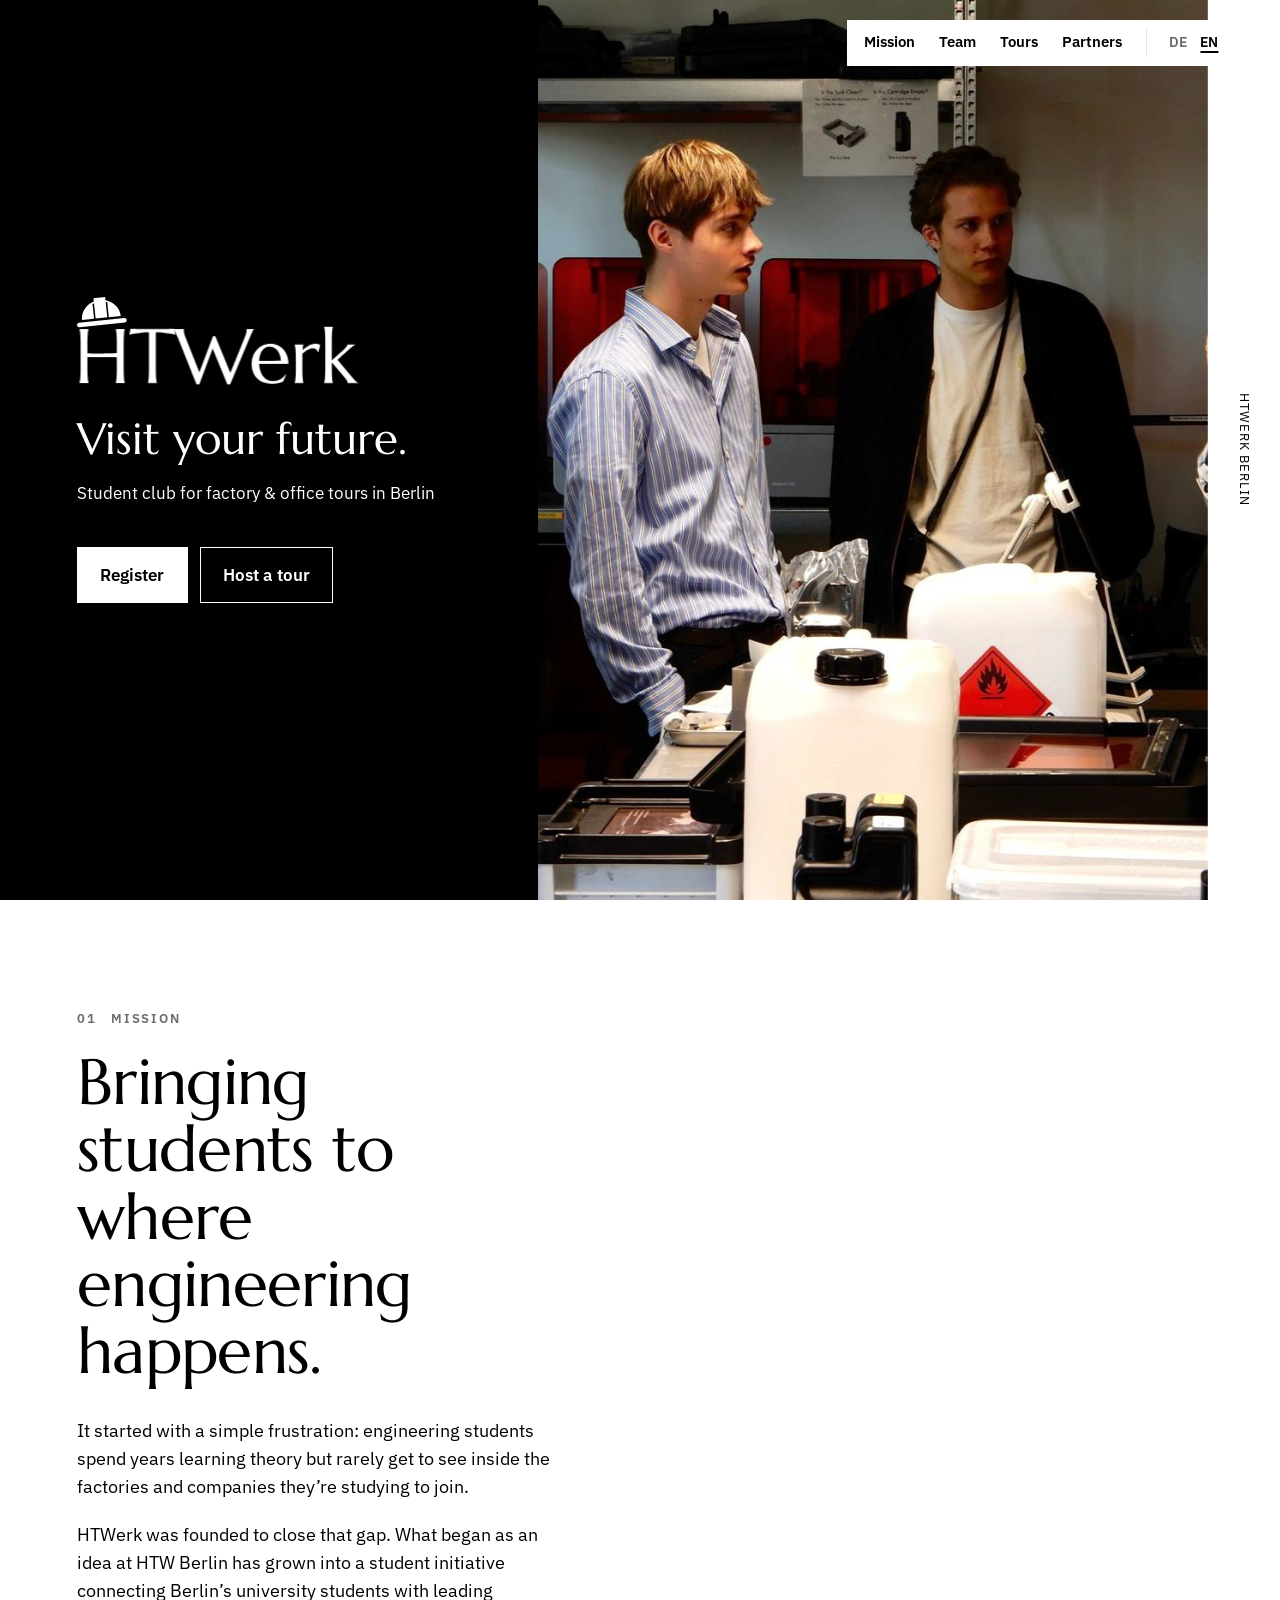
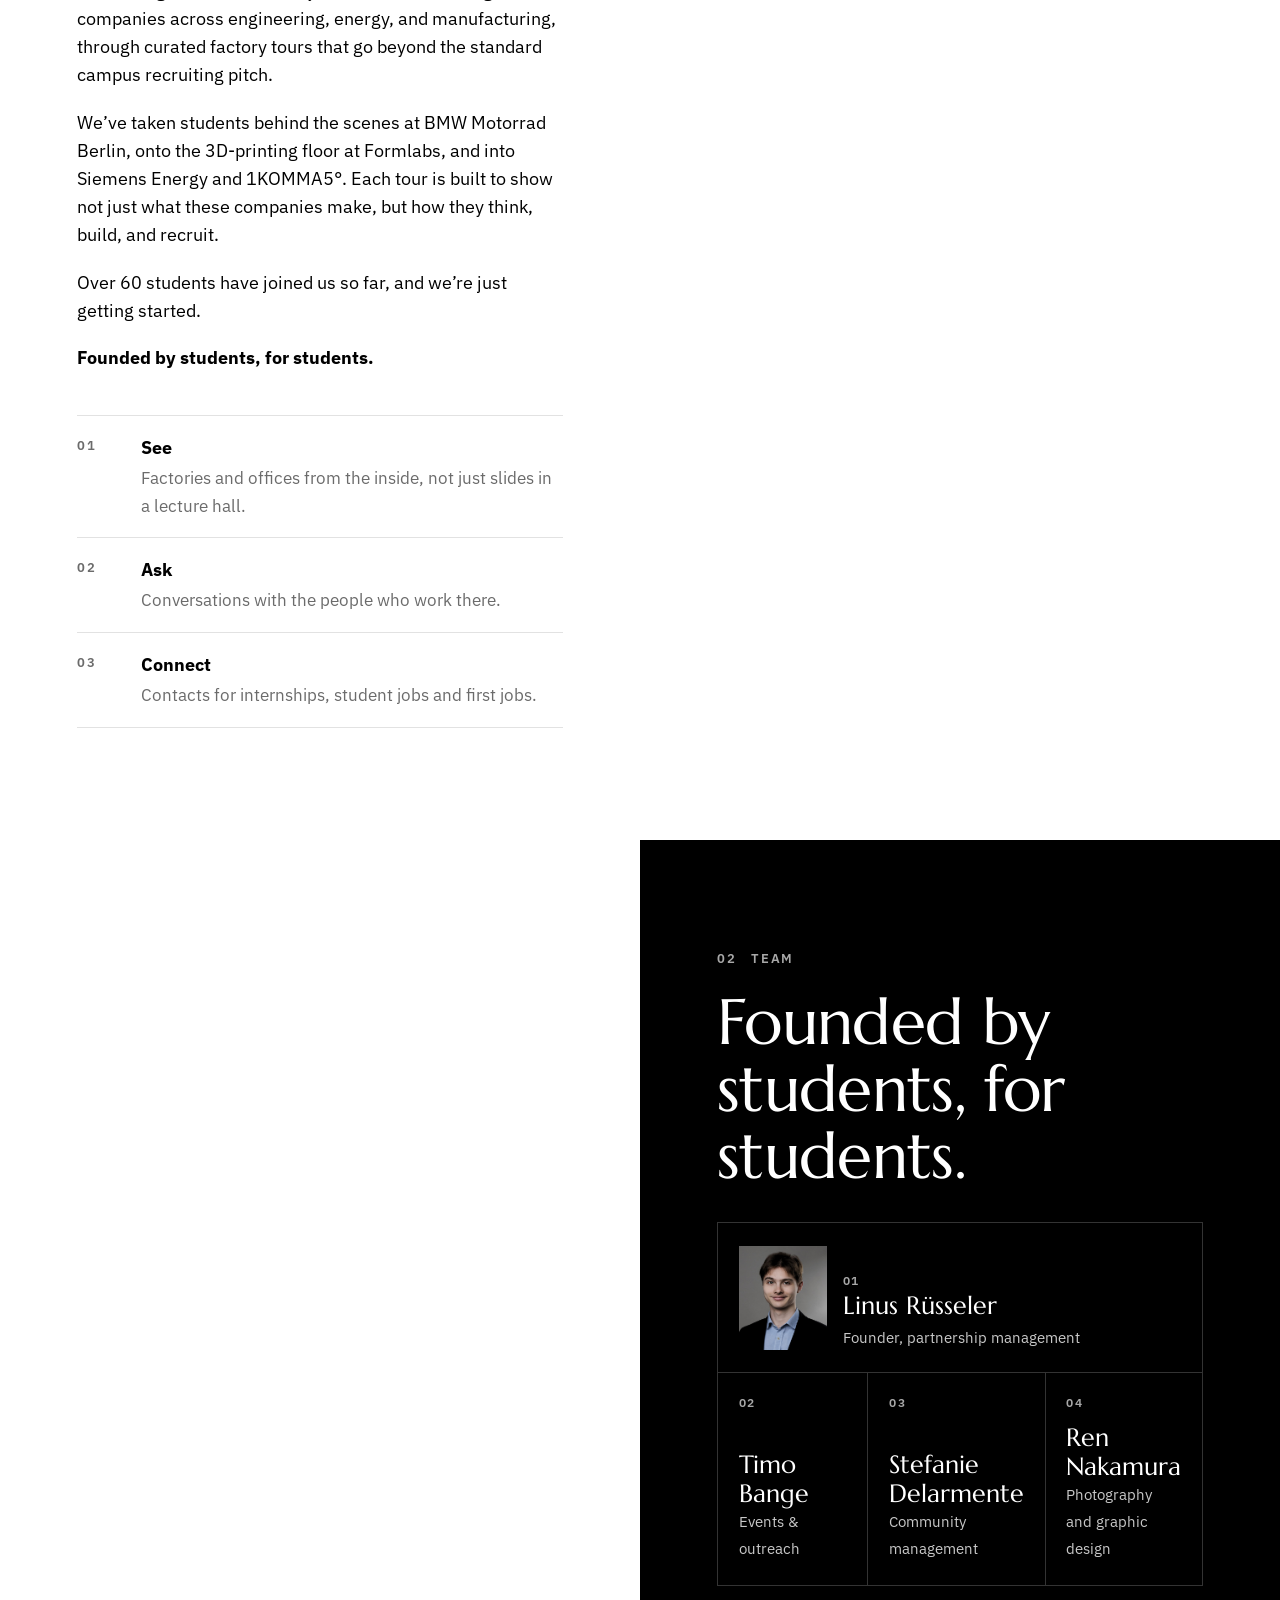
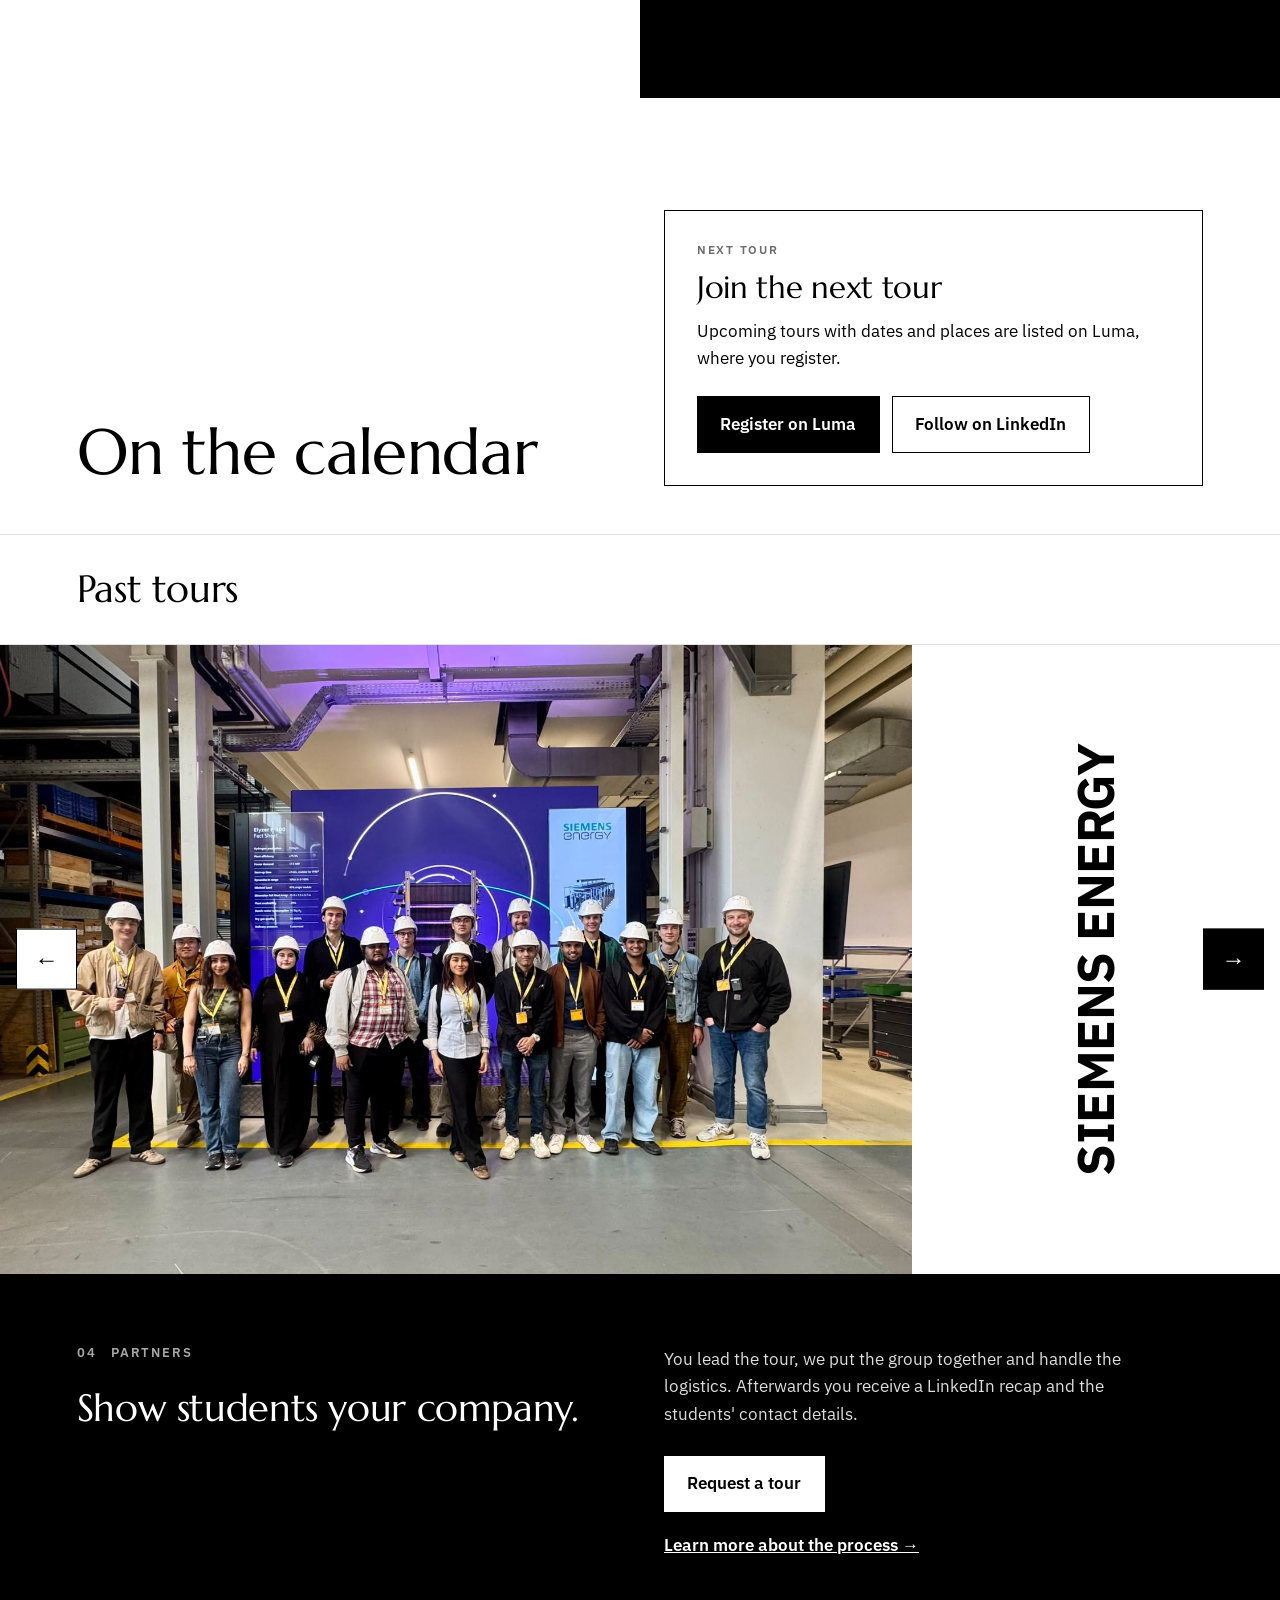
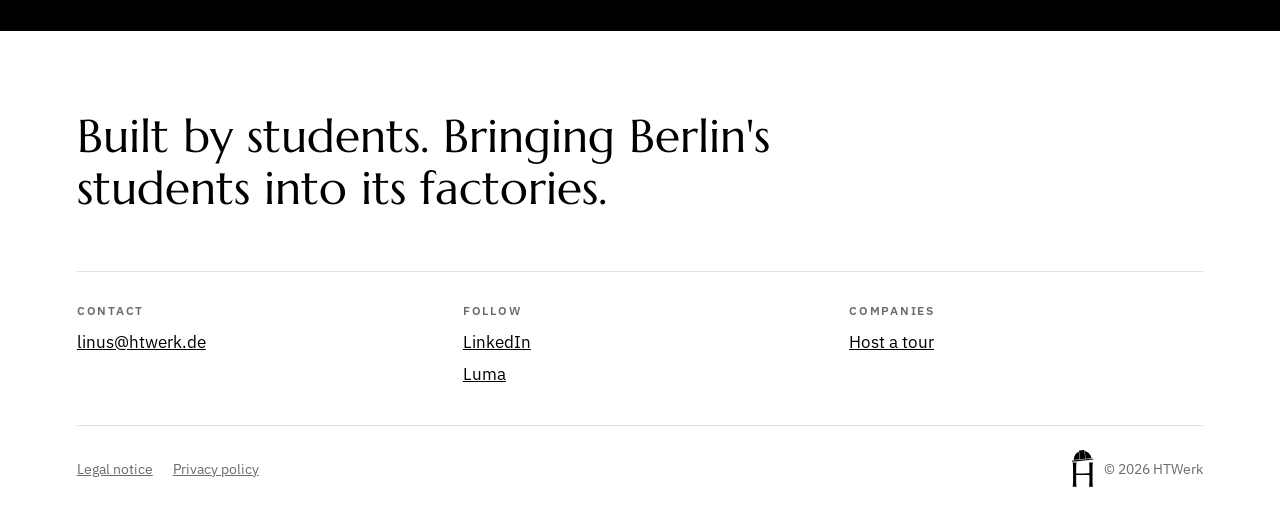
==== commit 7d6f8d30: "Mission: Originaltext aus dem Partner Proposal statt der gekürzten Fassung Co-Authored-By: Claude Op" ====
--- a/index.html
+++ b/index.html
@@ -285,7 +285,11 @@
     <div class="text" id="about">
       <p class="label" data-n="01"><span lang="en">Mission</span><span lang="de">Mission</span></p>
       <h2><span lang="en">Bringing students to where engineering happens.</span><span lang="de">Studierende dorthin bringen, wo Technik entsteht.</span></h2>
-      <p class="lead"><span lang="en">Engineering students spend years learning theory but rarely see the factories and companies they want to work for. HTWerk closes that gap: a student initiative from HTW Berlin that takes students from all Berlin universities into companies across engineering, energy and manufacturing. More than 60 students have joined so far.</span><span lang="de">Im Ingenieurstudium lernt man jahrelang Theorie, sieht die Werke und Unternehmen, in denen man später arbeiten will, aber kaum von innen. HTWerk schließt diese Lücke: eine studentische Initiative der HTW Berlin, die Studierende aller Berliner Hochschulen in Unternehmen aus Technik, Energie und Produktion bringt. Mehr als 60 Studierende waren bisher dabei.</span></p>
+      <p class="lead"><span lang="en">It started with a simple frustration: engineering students spend years learning theory but rarely get to see inside the factories and companies they’re studying to join.</span><span lang="de">Am Anfang stand ein einfacher Frust: Ingenieurstudierende lernen jahrelang Theorie, sehen aber selten die Fabriken und Unternehmen von innen, für die sie später arbeiten wollen.</span></p>
+      <p class="lead"><span lang="en">HTWerk was founded to close that gap. What began as an idea at HTW Berlin has grown into a student initiative connecting Berlin’s university students with leading companies across engineering, energy, and manufacturing, through curated factory tours that go beyond the standard campus recruiting pitch.</span><span lang="de">HTWerk wurde gegründet, um diese Lücke zu schließen. Aus einer Idee an der HTW Berlin ist eine studentische Initiative geworden, die Berliner Studierende mit führenden Unternehmen aus Technik, Energie und Fertigung zusammenbringt: mit kuratierten Werksbesichtigungen, die über den üblichen Recruiting-Vortrag auf dem Campus hinausgehen.</span></p>
+      <p class="lead"><span lang="en">We’ve taken students behind the scenes at BMW Motorrad Berlin, onto the 3D-printing floor at Formlabs, and into Siemens Energy and 1KOMMA5°. Each tour is built to show not just what these companies make, but how they think, build, and recruit.</span><span lang="de">Wir haben Studierende hinter die Kulissen von BMW Motorrad Berlin gebracht, in die 3D-Druck-Fertigung von Formlabs und zu Siemens Energy und 1KOMMA5°. Jede Tour zeigt nicht nur, was diese Unternehmen herstellen, sondern auch, wie sie denken, bauen und einstellen.</span></p>
+      <p class="lead"><span lang="en">Over 60 students have joined us so far, and we’re just getting started.</span><span lang="de">Über 60 Studierende waren bisher dabei, und wir fangen gerade erst an.</span></p>
+      <p class="lead"><strong><span lang="en">Founded by students, for students.</span><span lang="de">Von Studierenden gegründet, für Studierende.</span></strong></p>
       <ol class="pillars">
         <li><span class="n">01</span><strong><span lang="en">See</span><span lang="de">Sehen</span></strong><span class="d"><span lang="en">Factories and offices from the inside, not just slides in a lecture hall.</span><span lang="de">Werke und Büros von innen, nicht nur Folien im Hörsaal.</span></span></li>
         <li><span class="n">02</span><strong><span lang="en">Ask</span><span lang="de">Fragen</span></strong><span class="d"><span lang="en">Conversations with the people who work there.</span><span lang="de">Gespräche mit den Menschen, die dort arbeiten.</span></span></li>
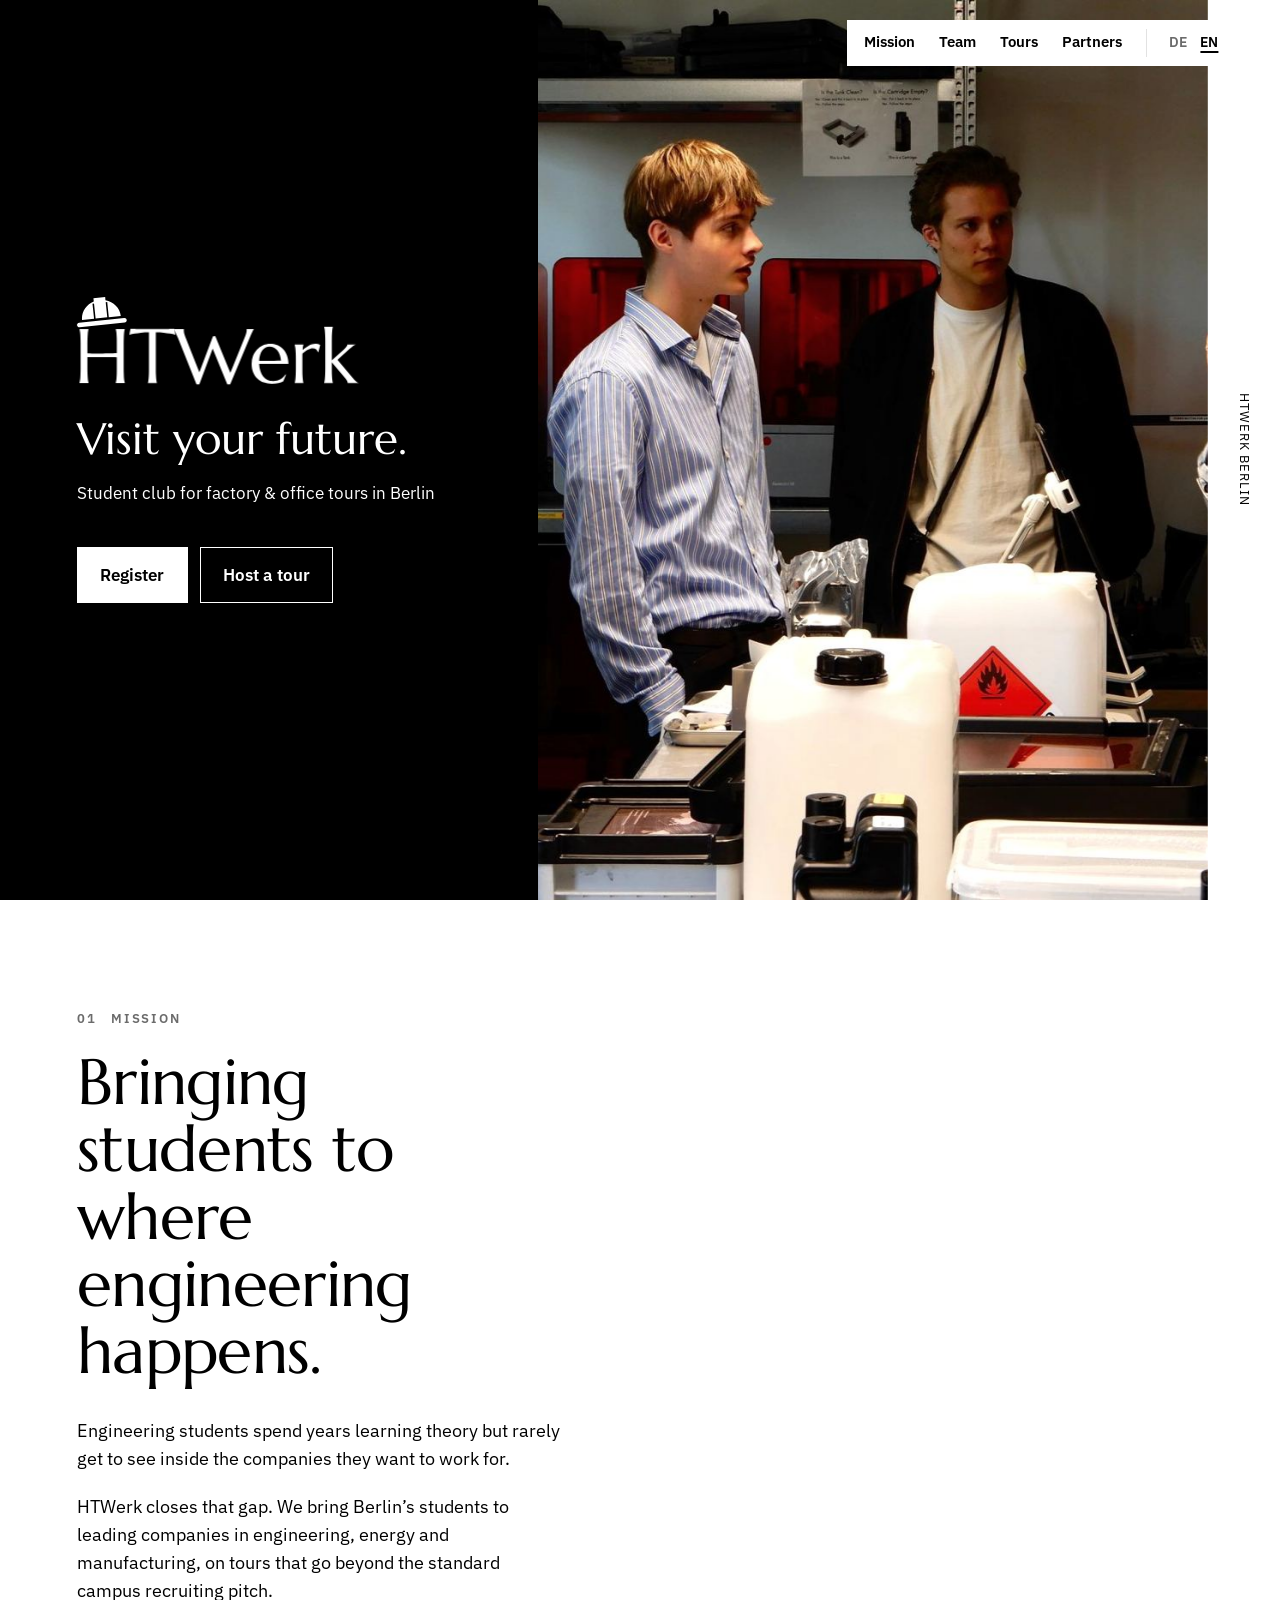
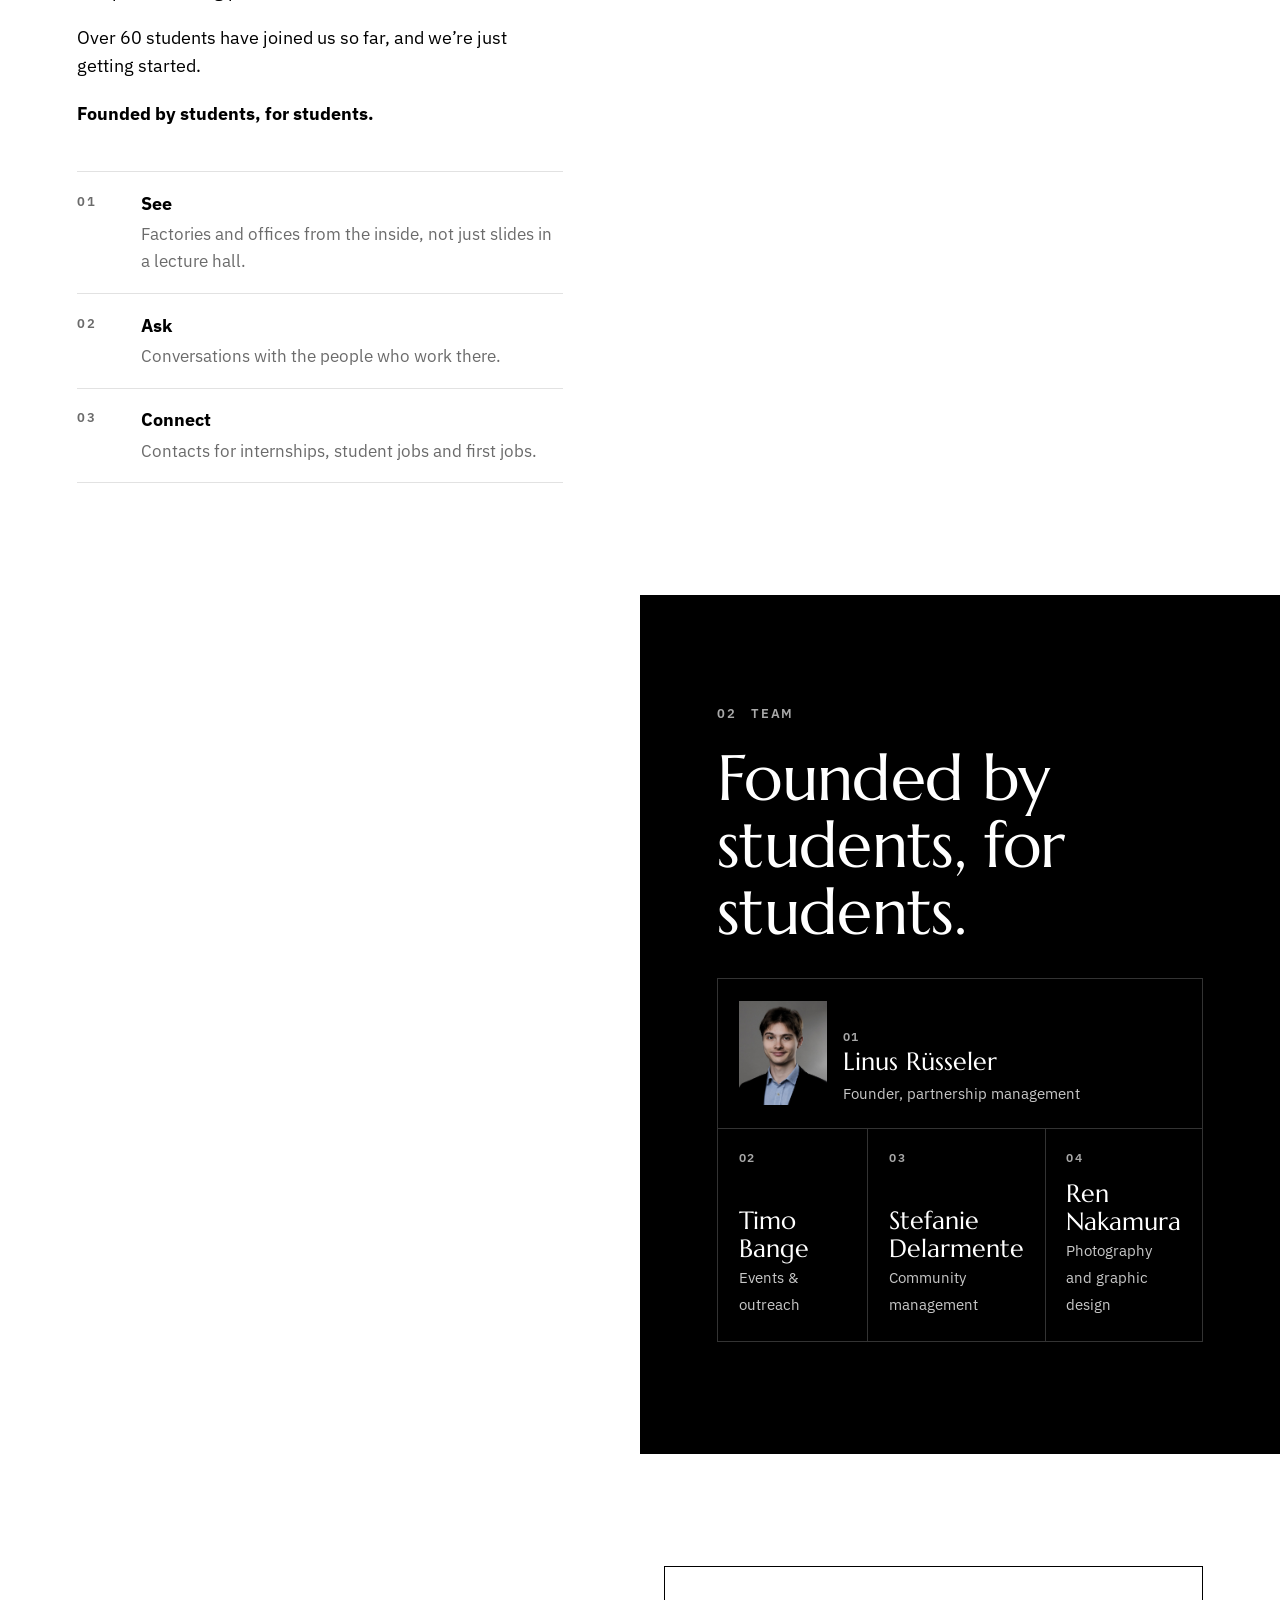
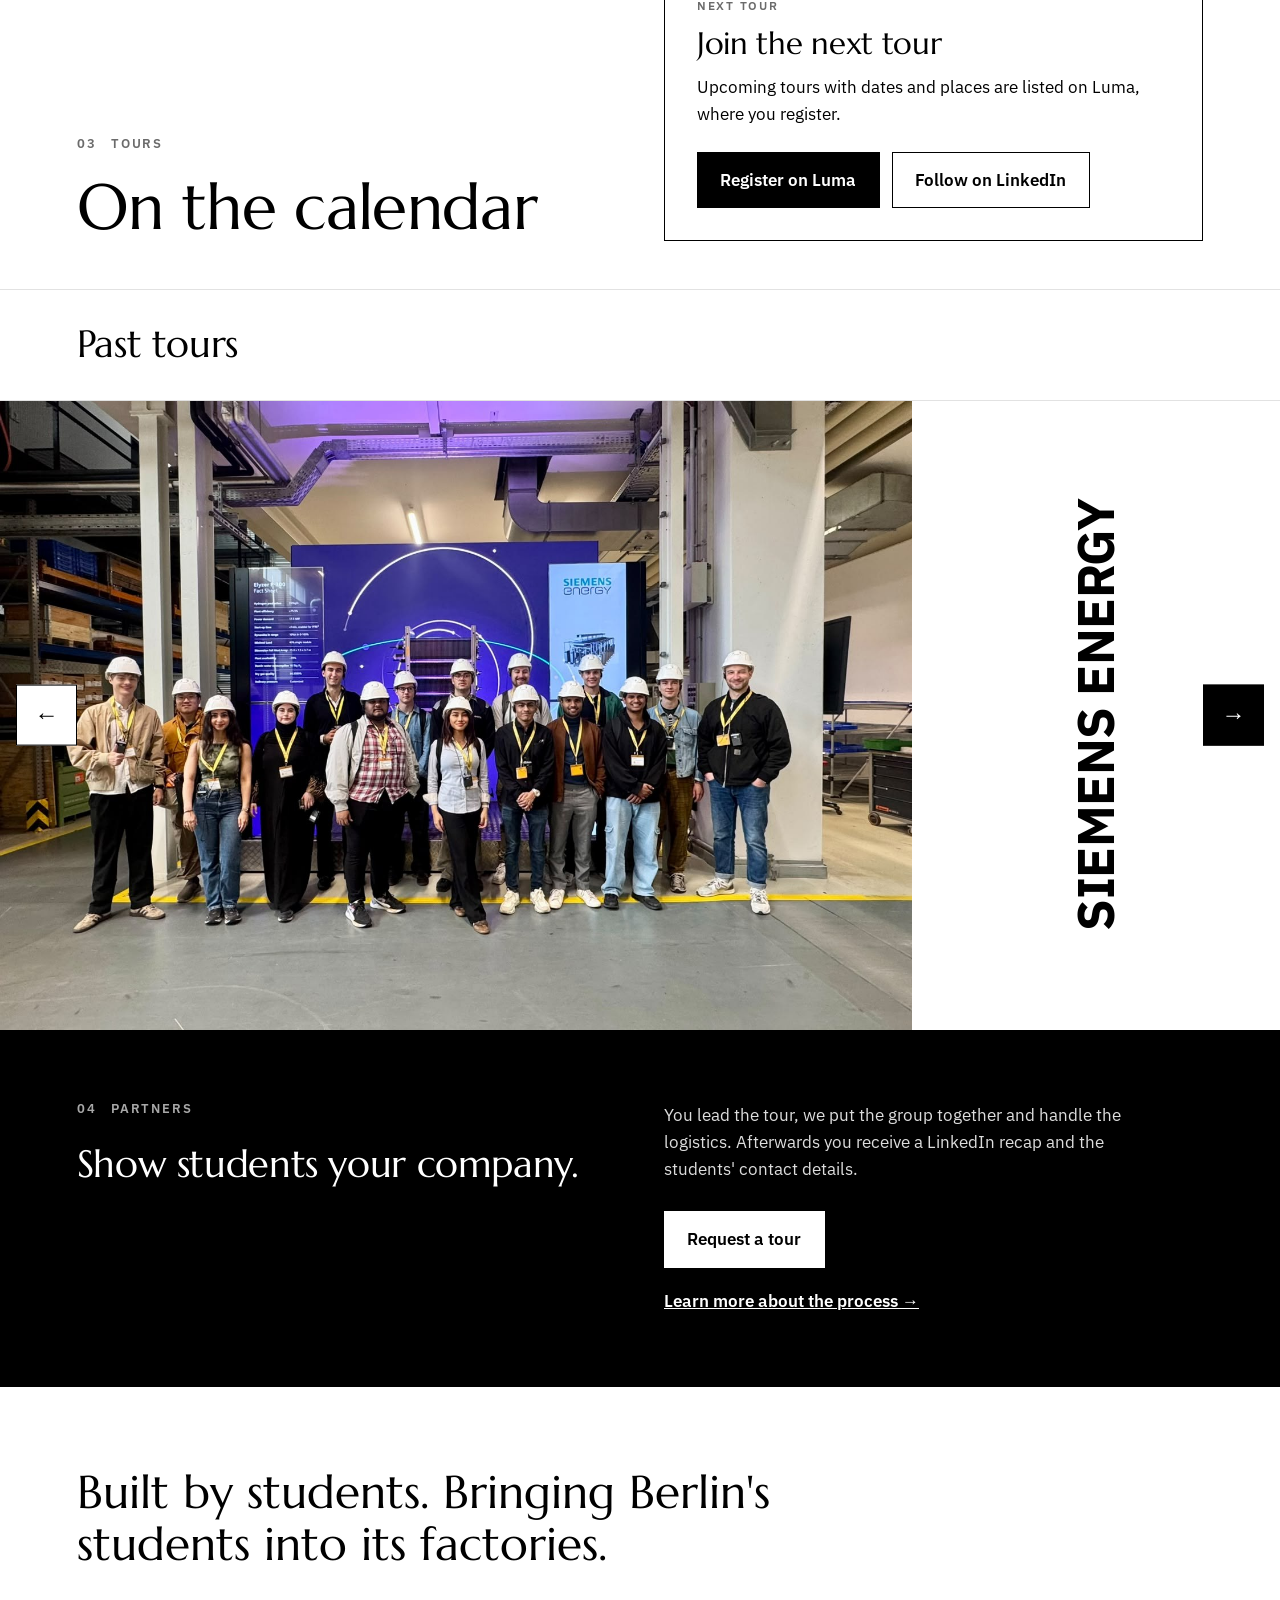
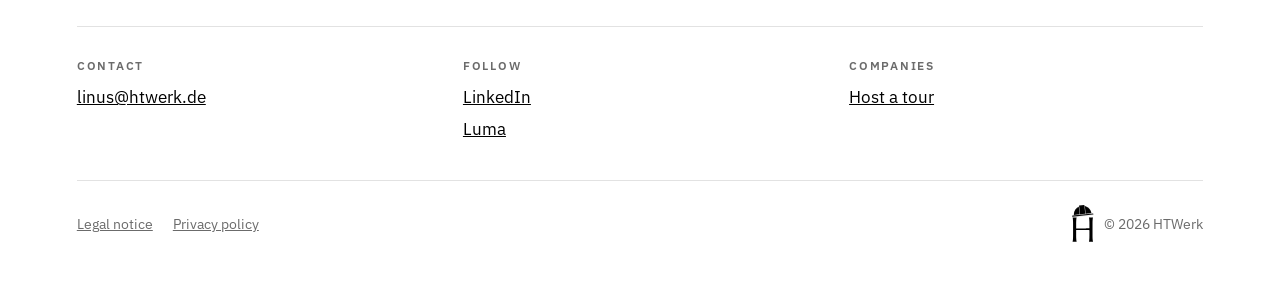
==== commit 75496b13: "Mission-Text gekürzt, Hinweis auf die HTW Berlin entfernt Co-Authored-By: Claude Opus 5.5 <noreply@a" ====
--- a/index.html
+++ b/index.html
@@ -285,9 +285,8 @@
     <div class="text" id="about">
       <p class="label" data-n="01"><span lang="en">Mission</span><span lang="de">Mission</span></p>
       <h2><span lang="en">Bringing students to where engineering happens.</span><span lang="de">Studierende dorthin bringen, wo Technik entsteht.</span></h2>
-      <p class="lead"><span lang="en">It started with a simple frustration: engineering students spend years learning theory but rarely get to see inside the factories and companies they’re studying to join.</span><span lang="de">Am Anfang stand ein einfacher Frust: Ingenieurstudierende lernen jahrelang Theorie, sehen aber selten die Fabriken und Unternehmen von innen, für die sie später arbeiten wollen.</span></p>
-      <p class="lead"><span lang="en">HTWerk was founded to close that gap. What began as an idea at HTW Berlin has grown into a student initiative connecting Berlin’s university students with leading companies across engineering, energy, and manufacturing, through curated factory tours that go beyond the standard campus recruiting pitch.</span><span lang="de">HTWerk wurde gegründet, um diese Lücke zu schließen. Aus einer Idee an der HTW Berlin ist eine studentische Initiative geworden, die Berliner Studierende mit führenden Unternehmen aus Technik, Energie und Fertigung zusammenbringt: mit kuratierten Werksbesichtigungen, die über den üblichen Recruiting-Vortrag auf dem Campus hinausgehen.</span></p>
-      <p class="lead"><span lang="en">We’ve taken students behind the scenes at BMW Motorrad Berlin, onto the 3D-printing floor at Formlabs, and into Siemens Energy and 1KOMMA5°. Each tour is built to show not just what these companies make, but how they think, build, and recruit.</span><span lang="de">Wir haben Studierende hinter die Kulissen von BMW Motorrad Berlin gebracht, in die 3D-Druck-Fertigung von Formlabs und zu Siemens Energy und 1KOMMA5°. Jede Tour zeigt nicht nur, was diese Unternehmen herstellen, sondern auch, wie sie denken, bauen und einstellen.</span></p>
+      <p class="lead"><span lang="en">Engineering students spend years learning theory but rarely get to see inside the companies they want to work for.</span><span lang="de">Ingenieurstudierende lernen jahrelang Theorie, sehen die Unternehmen, für die sie später arbeiten wollen, aber selten von innen.</span></p>
+      <p class="lead"><span lang="en">HTWerk closes that gap. We bring Berlin’s students to leading companies in engineering, energy and manufacturing, on tours that go beyond the standard campus recruiting pitch.</span><span lang="de">HTWerk schließt diese Lücke. Wir bringen Berliner Studierende zu führenden Unternehmen aus Technik, Energie und Fertigung, mit Touren, die über den üblichen Recruiting-Vortrag hinausgehen.</span></p>
       <p class="lead"><span lang="en">Over 60 students have joined us so far, and we’re just getting started.</span><span lang="de">Über 60 Studierende waren bisher dabei, und wir fangen gerade erst an.</span></p>
       <p class="lead"><strong><span lang="en">Founded by students, for students.</span><span lang="de">Von Studierenden gegründet, für Studierende.</span></strong></p>
       <ol class="pillars">
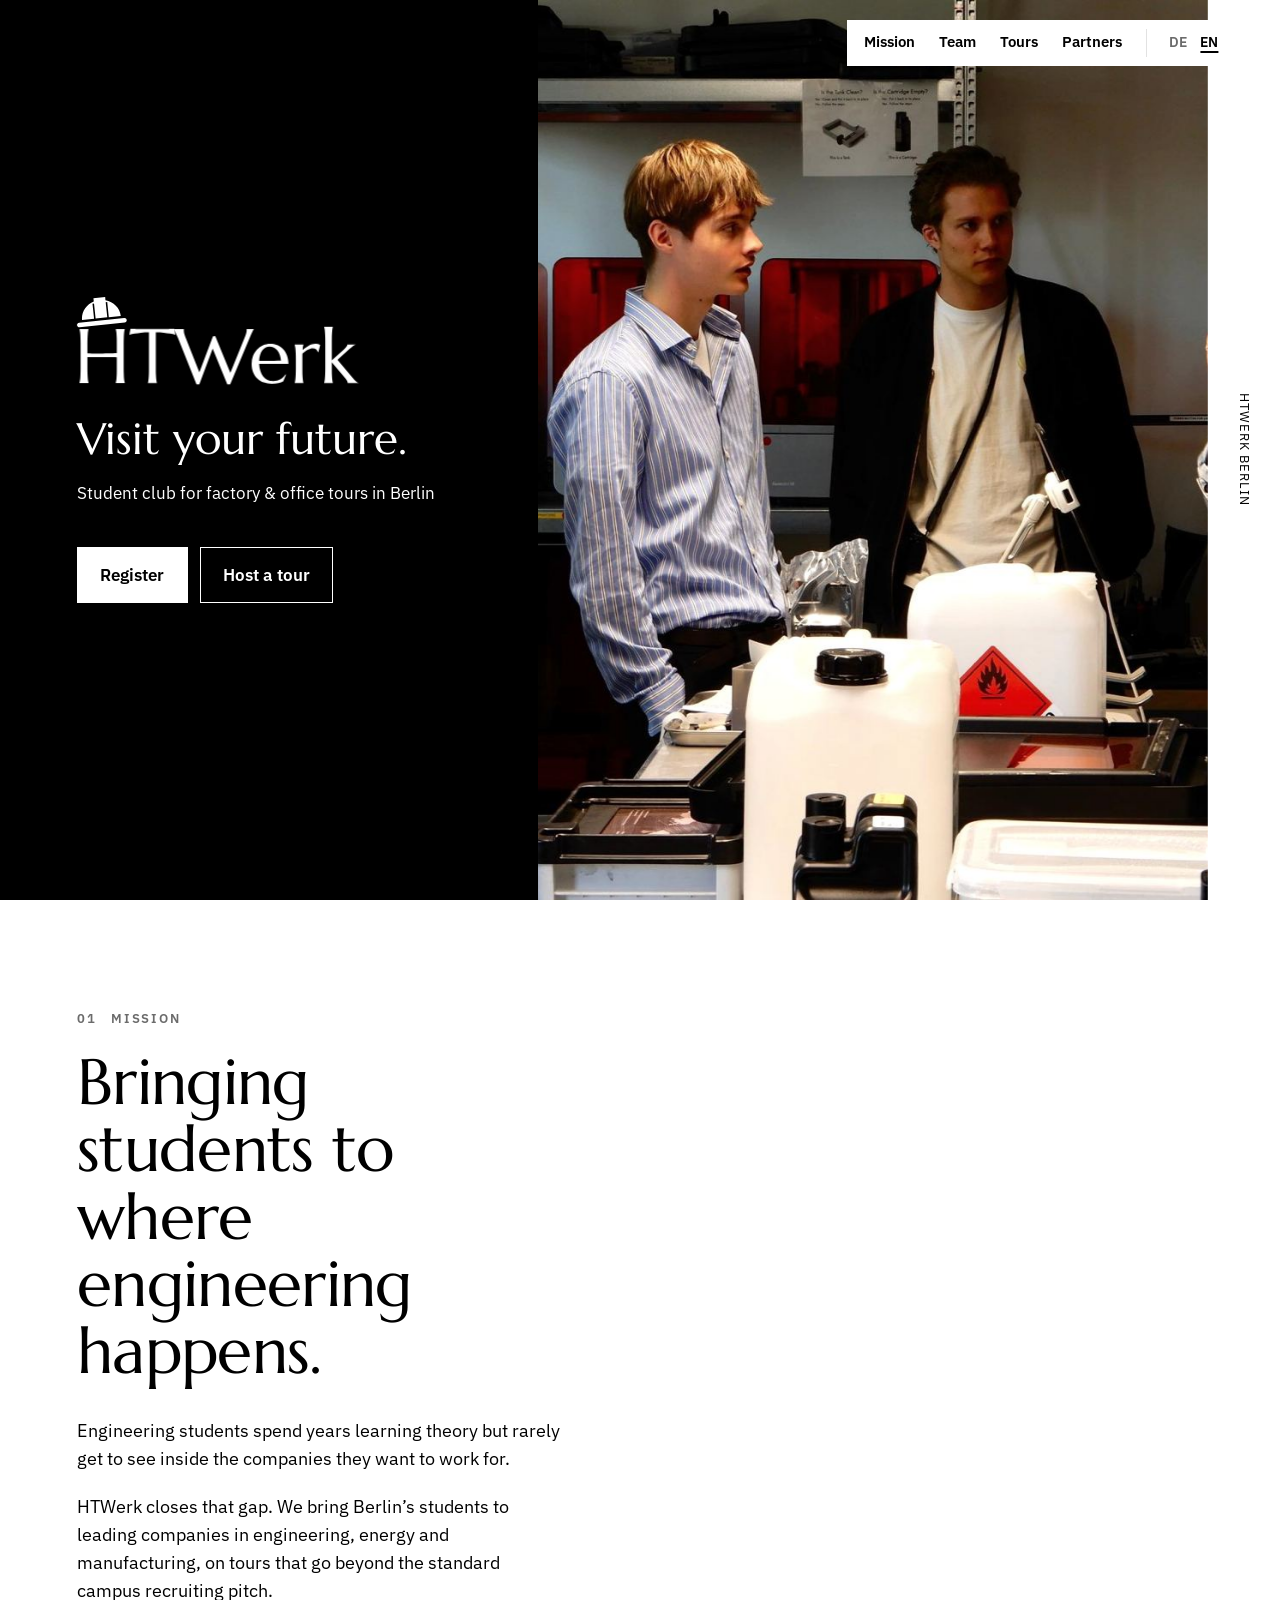
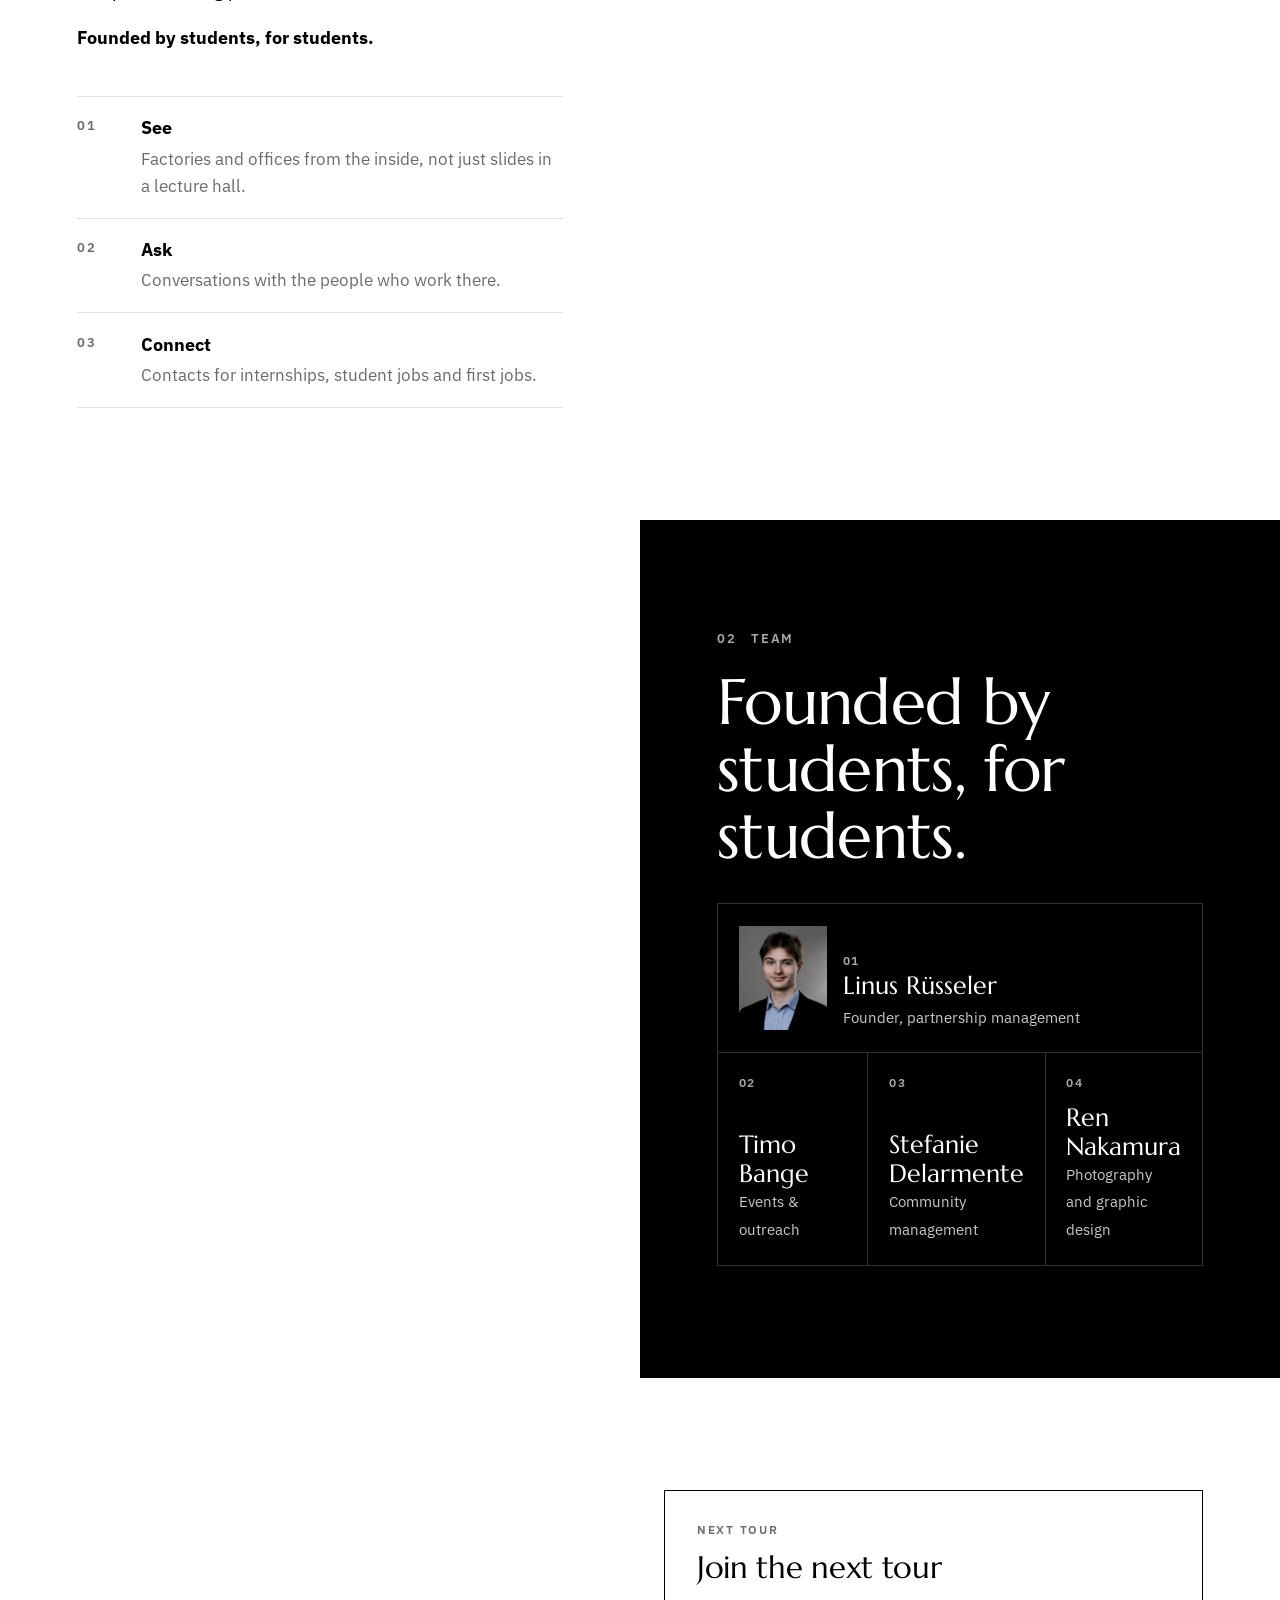
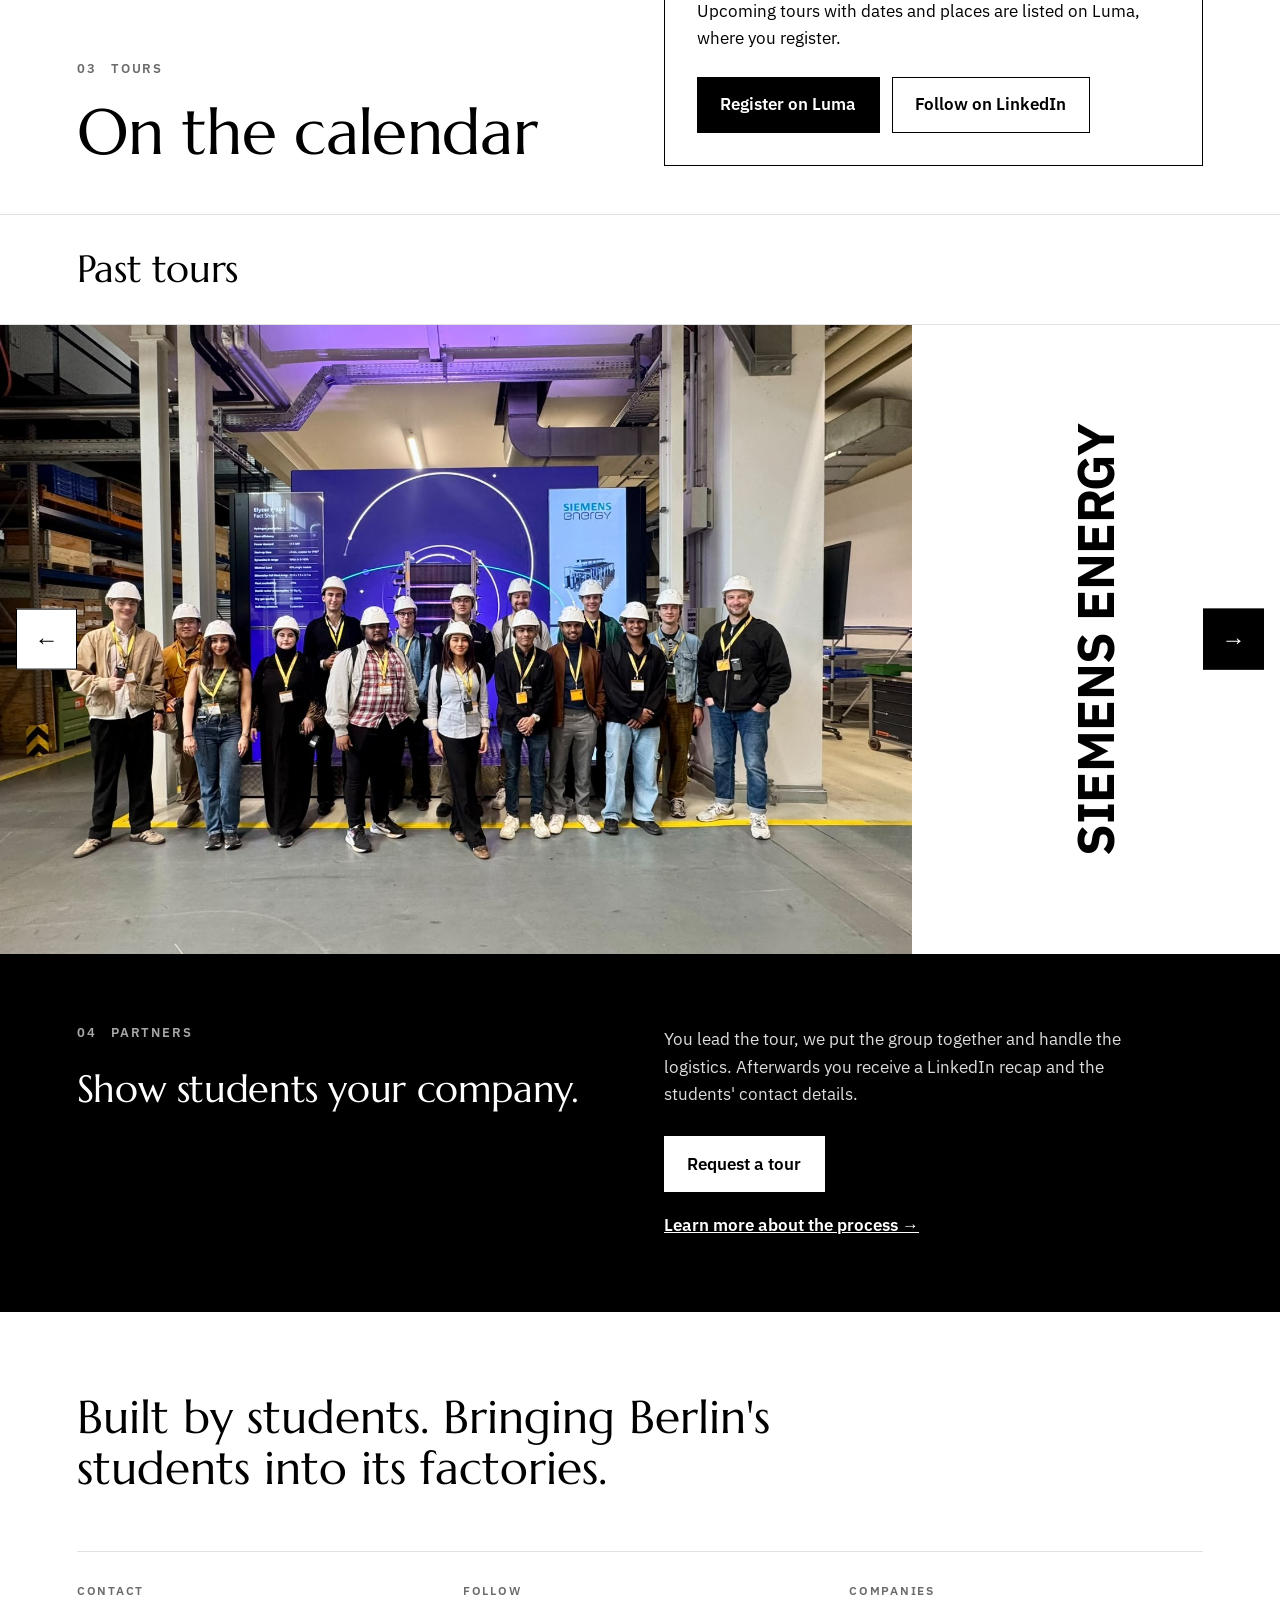
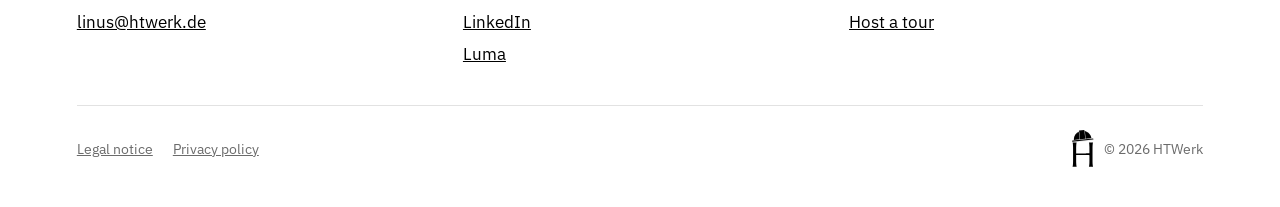
==== commit 5116f039: "Mission: Satz zu den 60 Studierenden entfernt Co-Authored-By: Claude Opus 5.5 <noreply@anthropic.com" ====
--- a/index.html
+++ b/index.html
@@ -287,7 +287,6 @@
       <h2><span lang="en">Bringing students to where engineering happens.</span><span lang="de">Studierende dorthin bringen, wo Technik entsteht.</span></h2>
       <p class="lead"><span lang="en">Engineering students spend years learning theory but rarely get to see inside the companies they want to work for.</span><span lang="de">Ingenieurstudierende lernen jahrelang Theorie, sehen die Unternehmen, für die sie später arbeiten wollen, aber selten von innen.</span></p>
       <p class="lead"><span lang="en">HTWerk closes that gap. We bring Berlin’s students to leading companies in engineering, energy and manufacturing, on tours that go beyond the standard campus recruiting pitch.</span><span lang="de">HTWerk schließt diese Lücke. Wir bringen Berliner Studierende zu führenden Unternehmen aus Technik, Energie und Fertigung, mit Touren, die über den üblichen Recruiting-Vortrag hinausgehen.</span></p>
-      <p class="lead"><span lang="en">Over 60 students have joined us so far, and we’re just getting started.</span><span lang="de">Über 60 Studierende waren bisher dabei, und wir fangen gerade erst an.</span></p>
       <p class="lead"><strong><span lang="en">Founded by students, for students.</span><span lang="de">Von Studierenden gegründet, für Studierende.</span></strong></p>
       <ol class="pillars">
         <li><span class="n">01</span><strong><span lang="en">See</span><span lang="de">Sehen</span></strong><span class="d"><span lang="en">Factories and offices from the inside, not just slides in a lecture hall.</span><span lang="de">Werke und Büros von innen, nicht nur Folien im Hörsaal.</span></span></li>
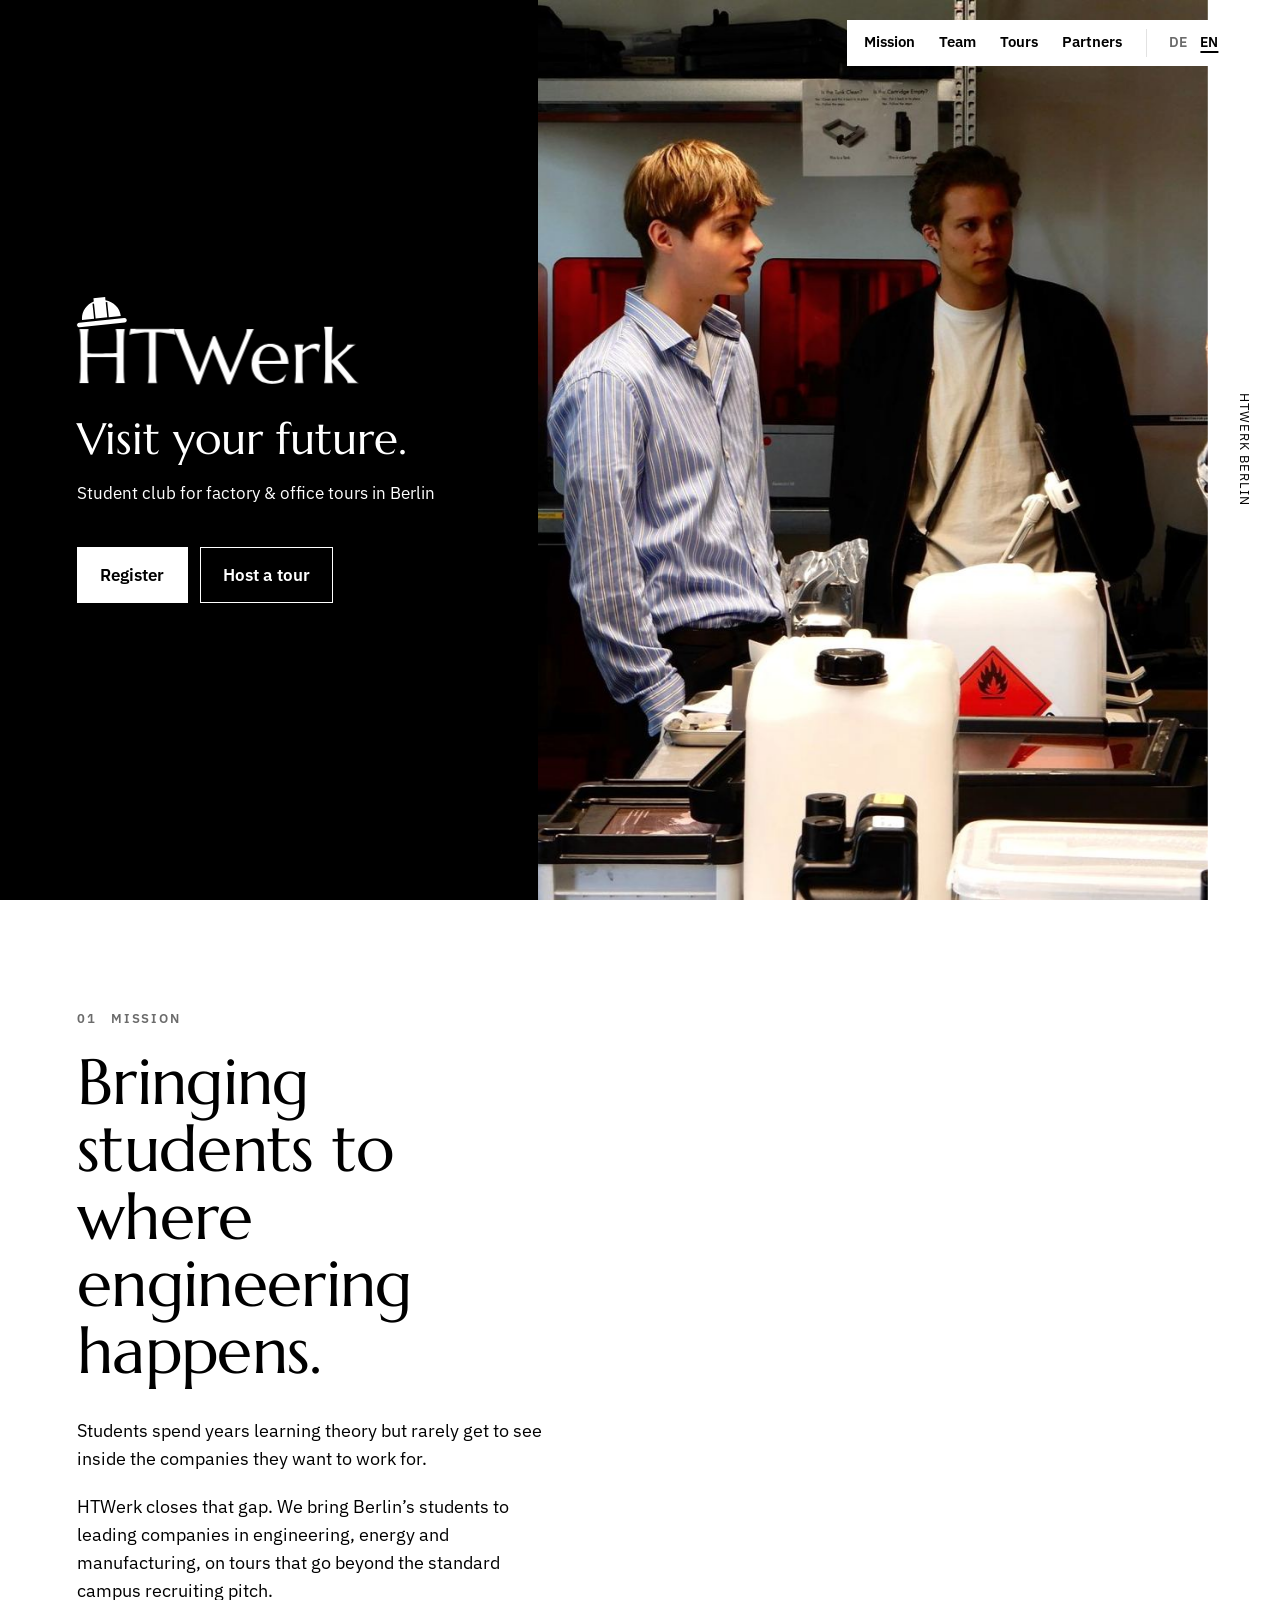
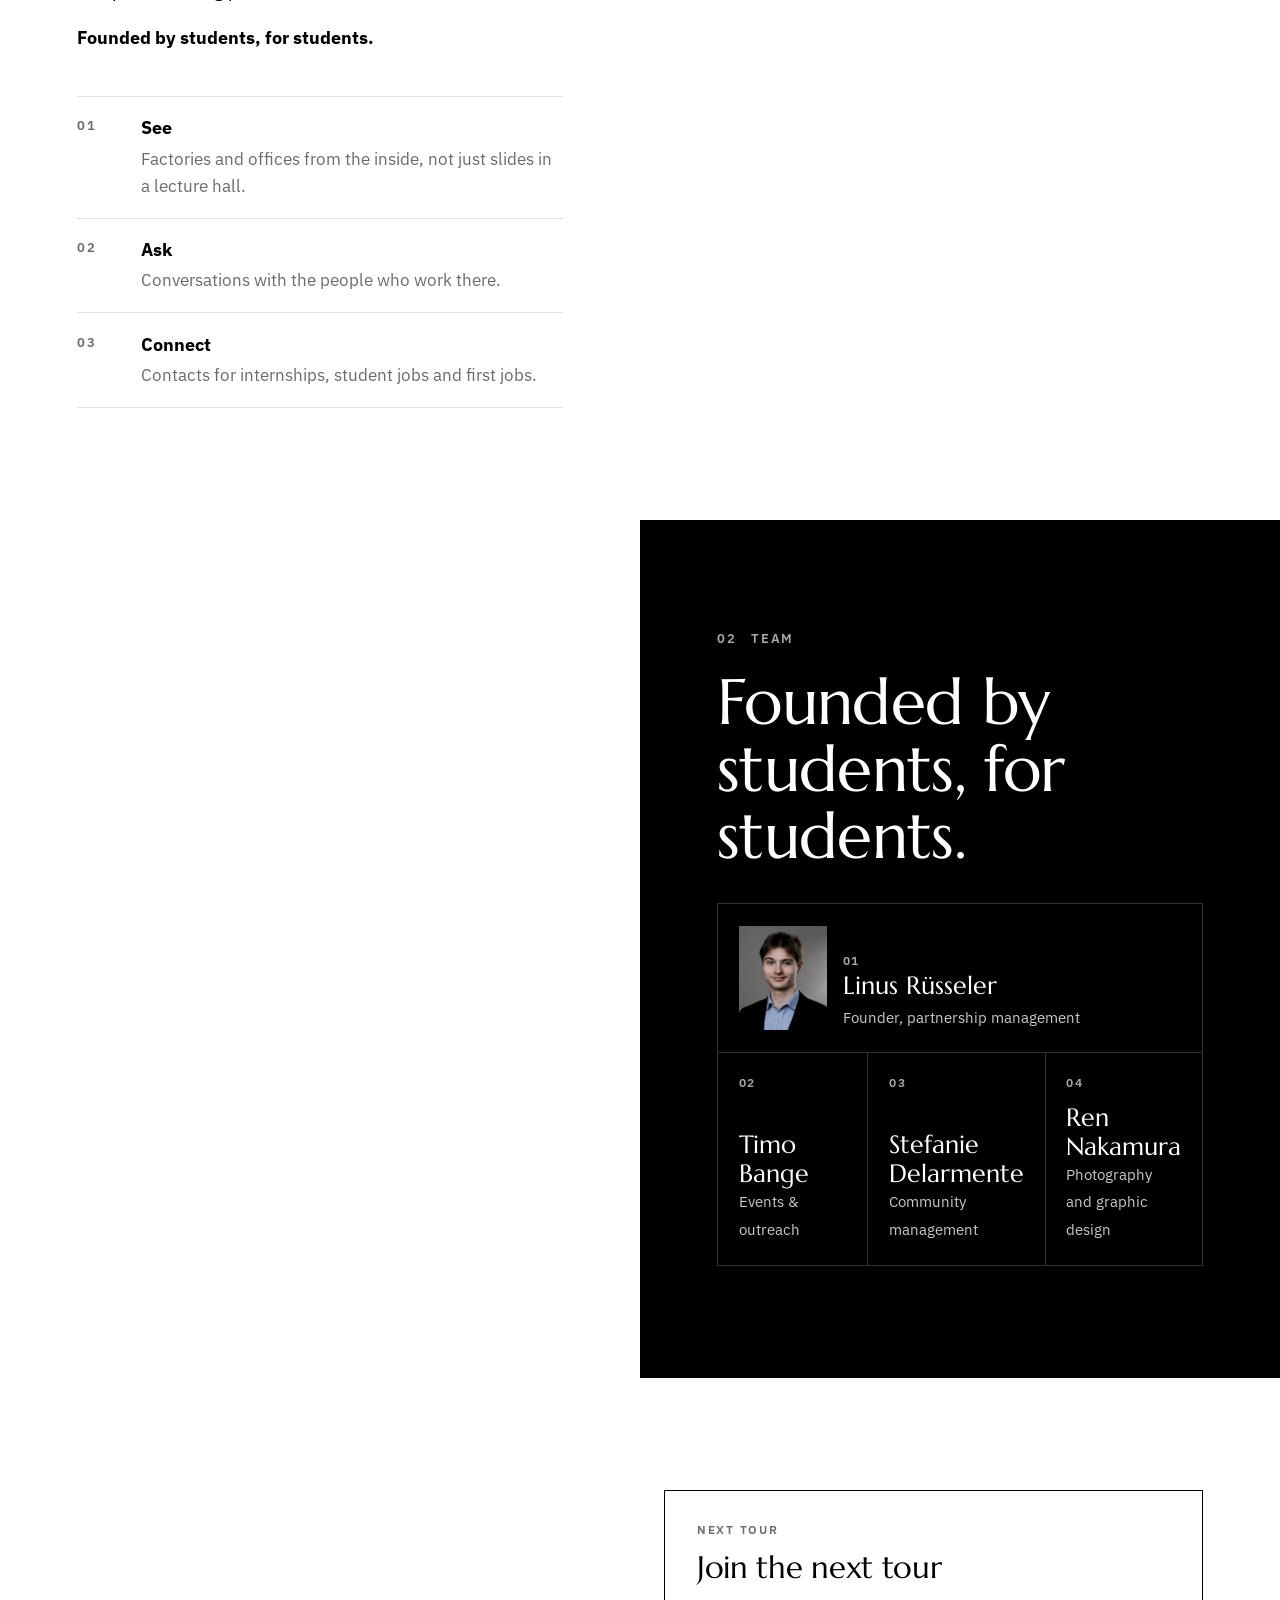
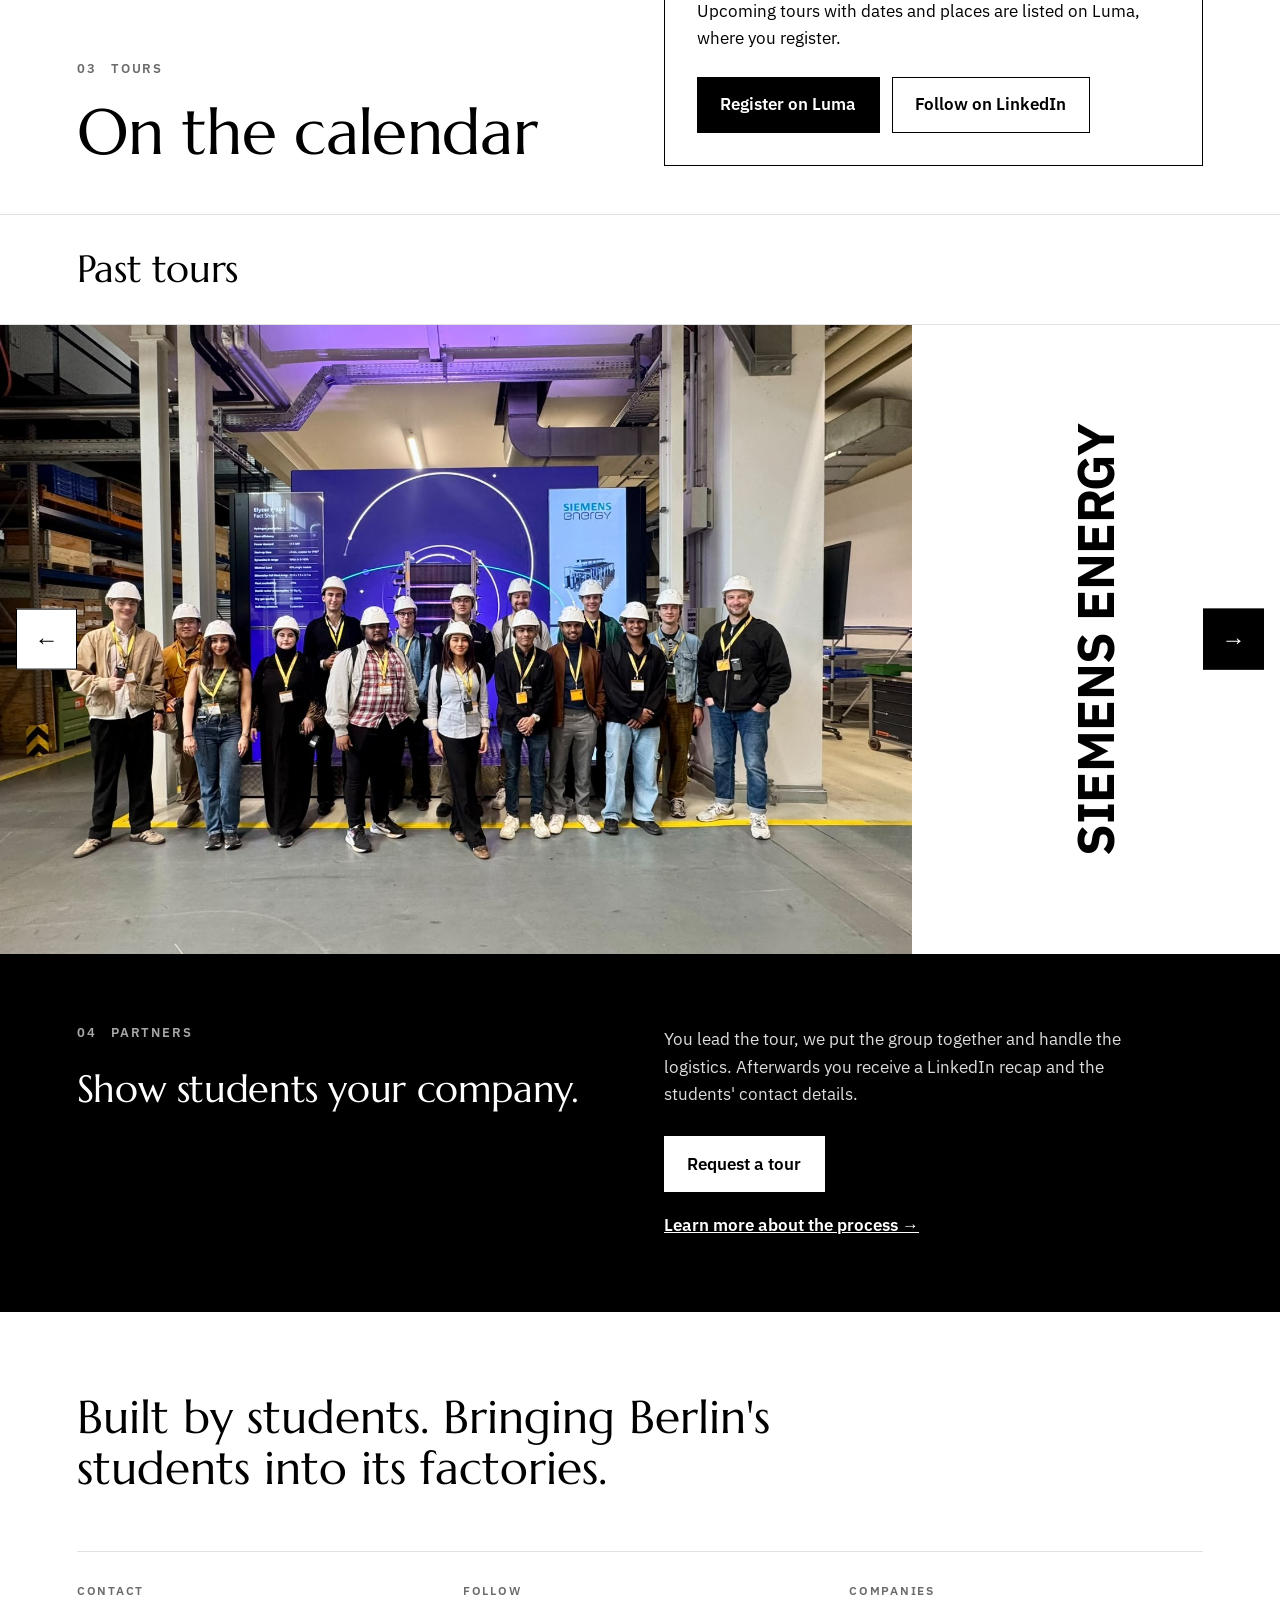
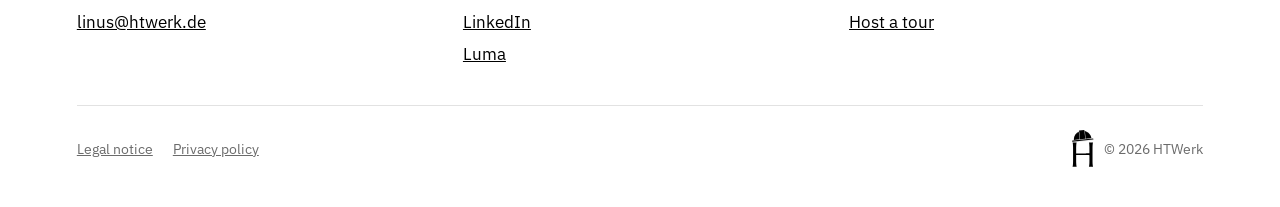
==== commit becc58ae: "Mission: „Studierende“ statt „Ingenieurstudierende“ Co-Authored-By: Claude Opus 5.5 <noreply@anthrop" ====
--- a/index.html
+++ b/index.html
@@ -285,7 +285,7 @@
     <div class="text" id="about">
       <p class="label" data-n="01"><span lang="en">Mission</span><span lang="de">Mission</span></p>
       <h2><span lang="en">Bringing students to where engineering happens.</span><span lang="de">Studierende dorthin bringen, wo Technik entsteht.</span></h2>
-      <p class="lead"><span lang="en">Engineering students spend years learning theory but rarely get to see inside the companies they want to work for.</span><span lang="de">Ingenieurstudierende lernen jahrelang Theorie, sehen die Unternehmen, für die sie später arbeiten wollen, aber selten von innen.</span></p>
+      <p class="lead"><span lang="en">Students spend years learning theory but rarely get to see inside the companies they want to work for.</span><span lang="de">Studierende lernen jahrelang Theorie, sehen die Unternehmen, für die sie später arbeiten wollen, aber selten von innen.</span></p>
       <p class="lead"><span lang="en">HTWerk closes that gap. We bring Berlin’s students to leading companies in engineering, energy and manufacturing, on tours that go beyond the standard campus recruiting pitch.</span><span lang="de">HTWerk schließt diese Lücke. Wir bringen Berliner Studierende zu führenden Unternehmen aus Technik, Energie und Fertigung, mit Touren, die über den üblichen Recruiting-Vortrag hinausgehen.</span></p>
       <p class="lead"><strong><span lang="en">Founded by students, for students.</span><span lang="de">Von Studierenden gegründet, für Studierende.</span></strong></p>
       <ol class="pillars">
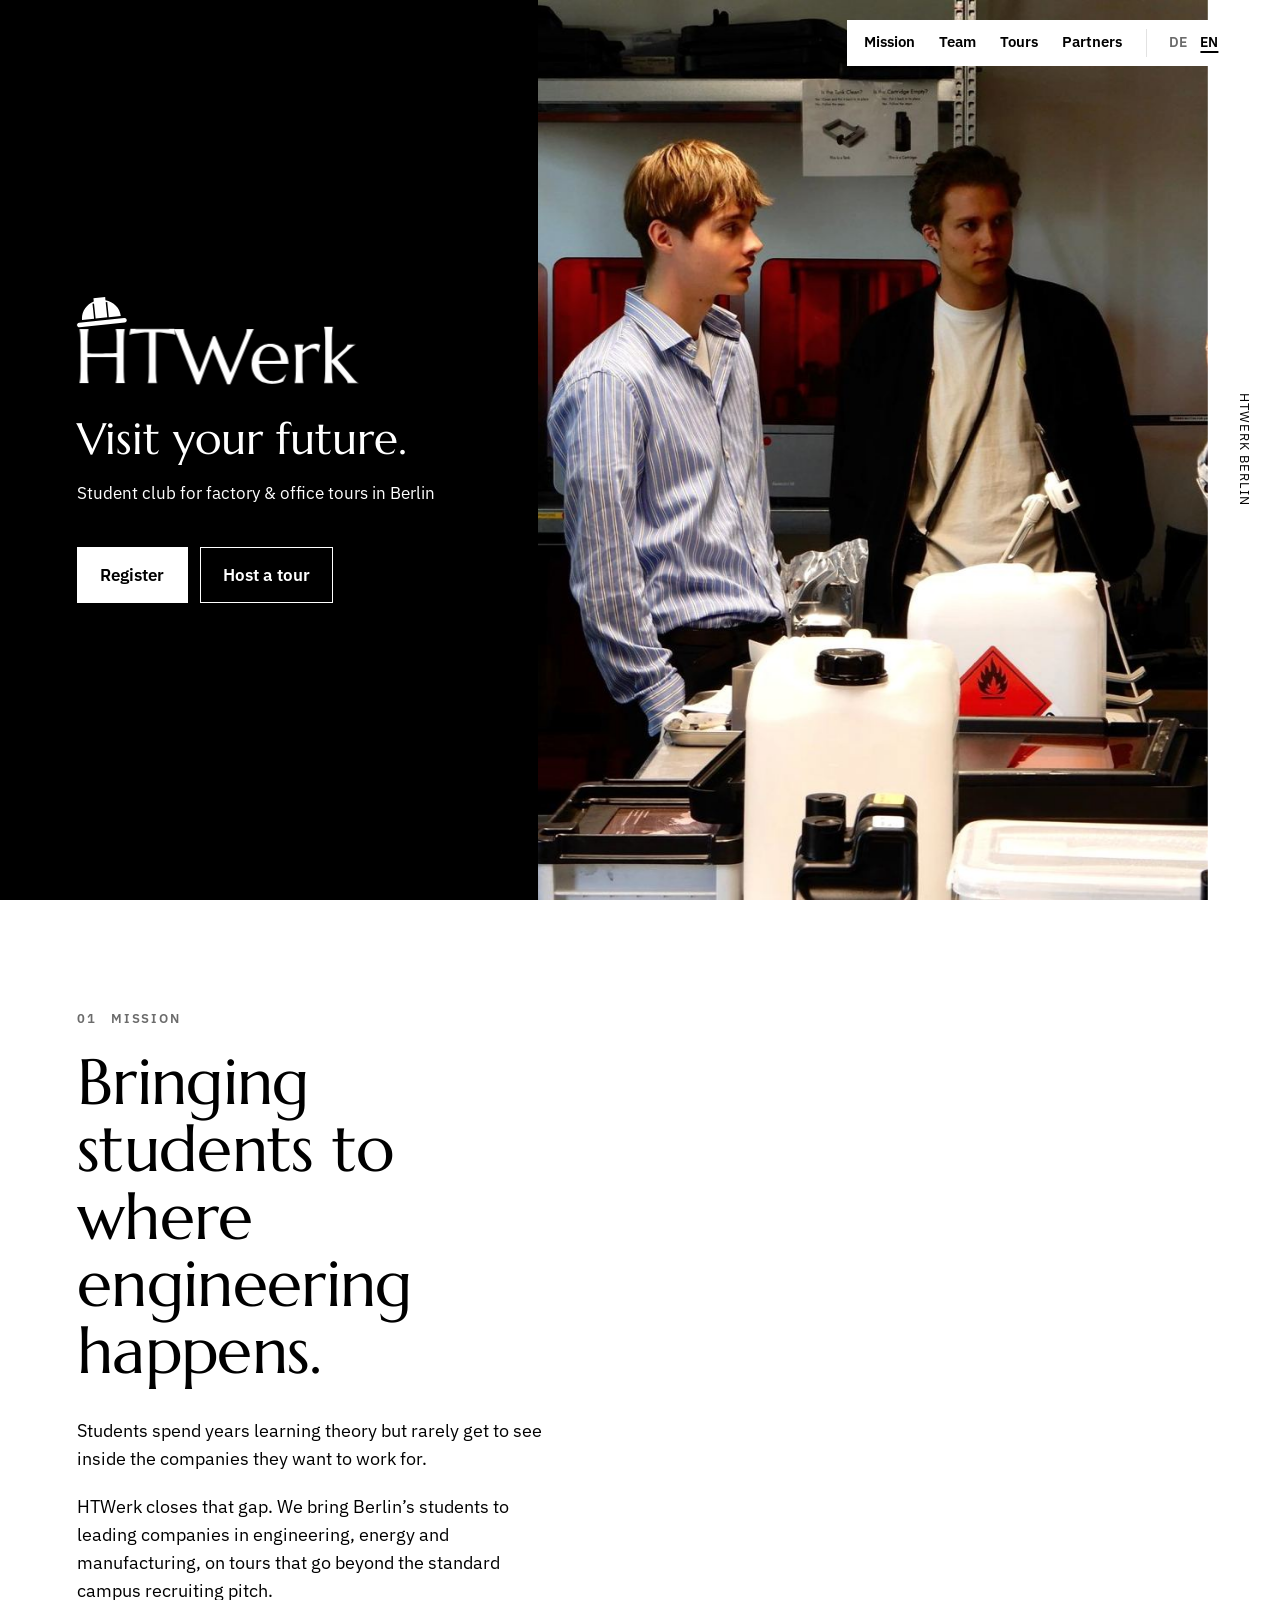
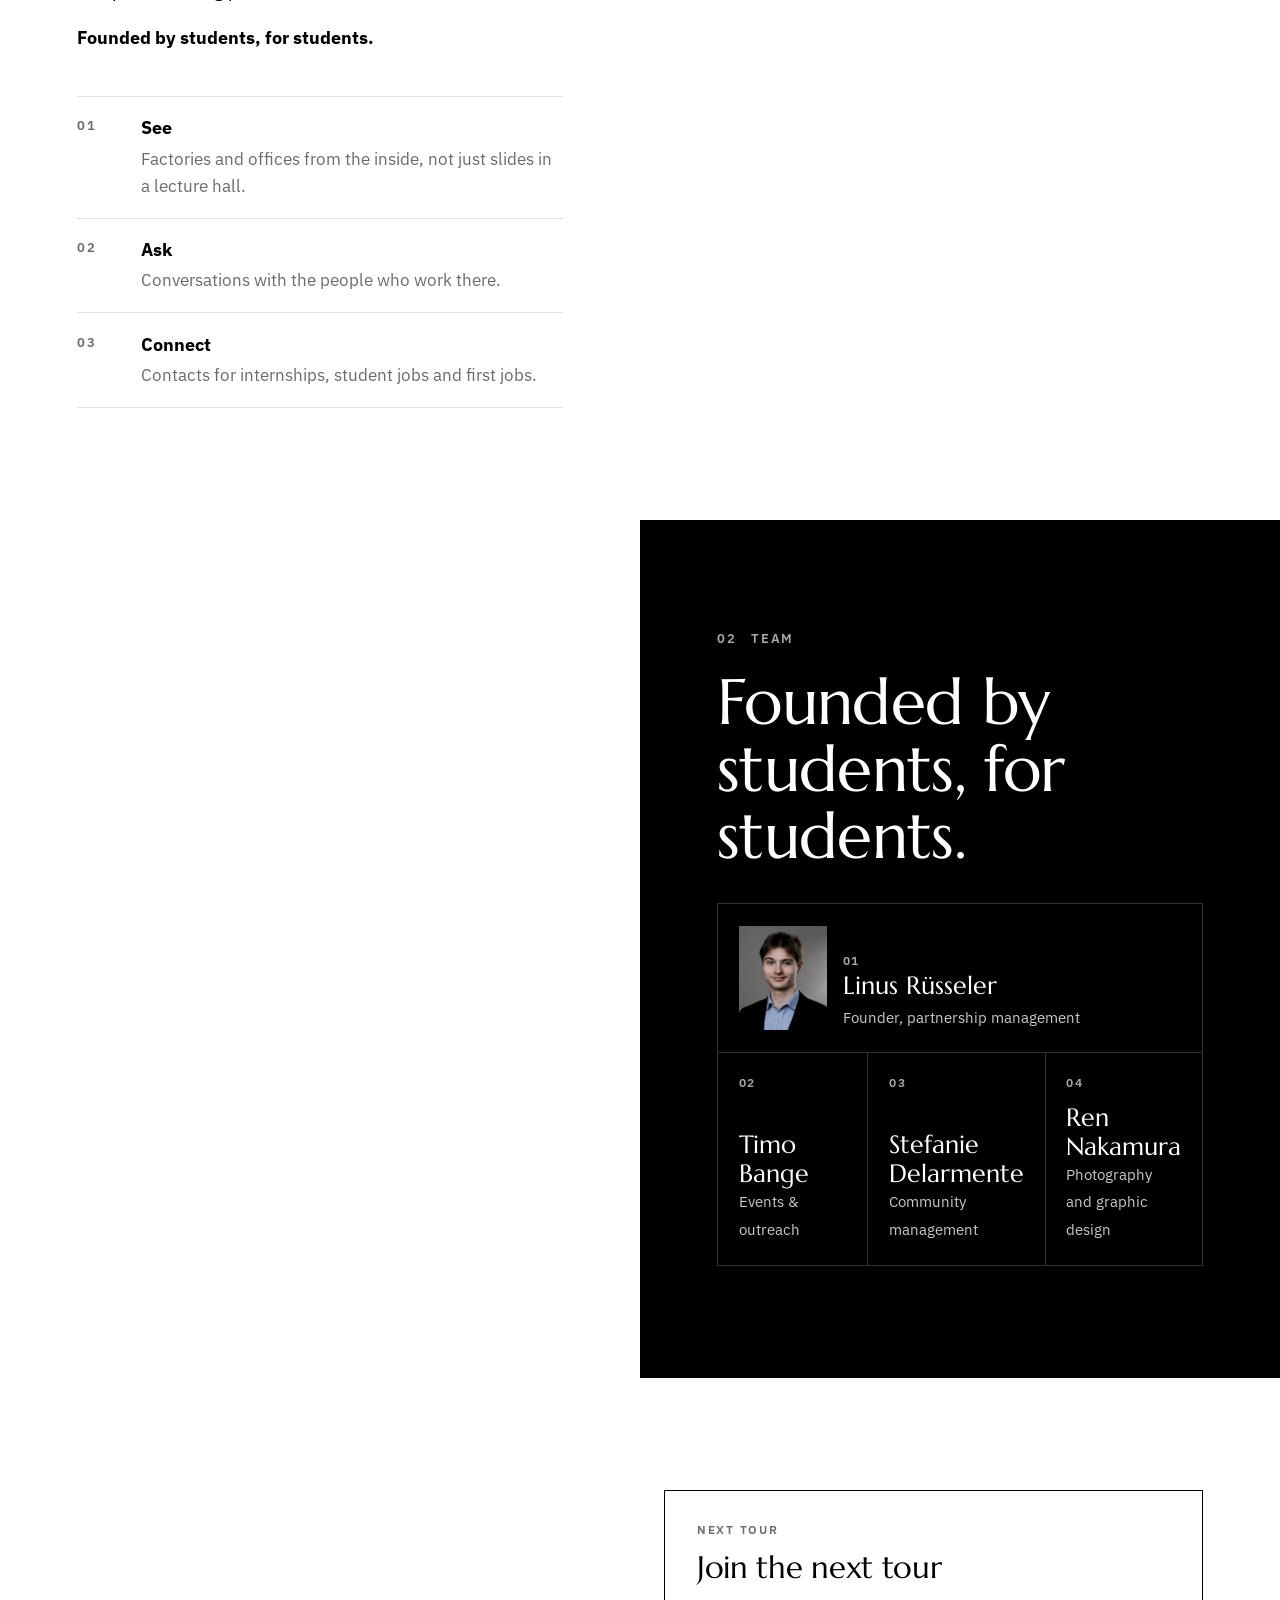
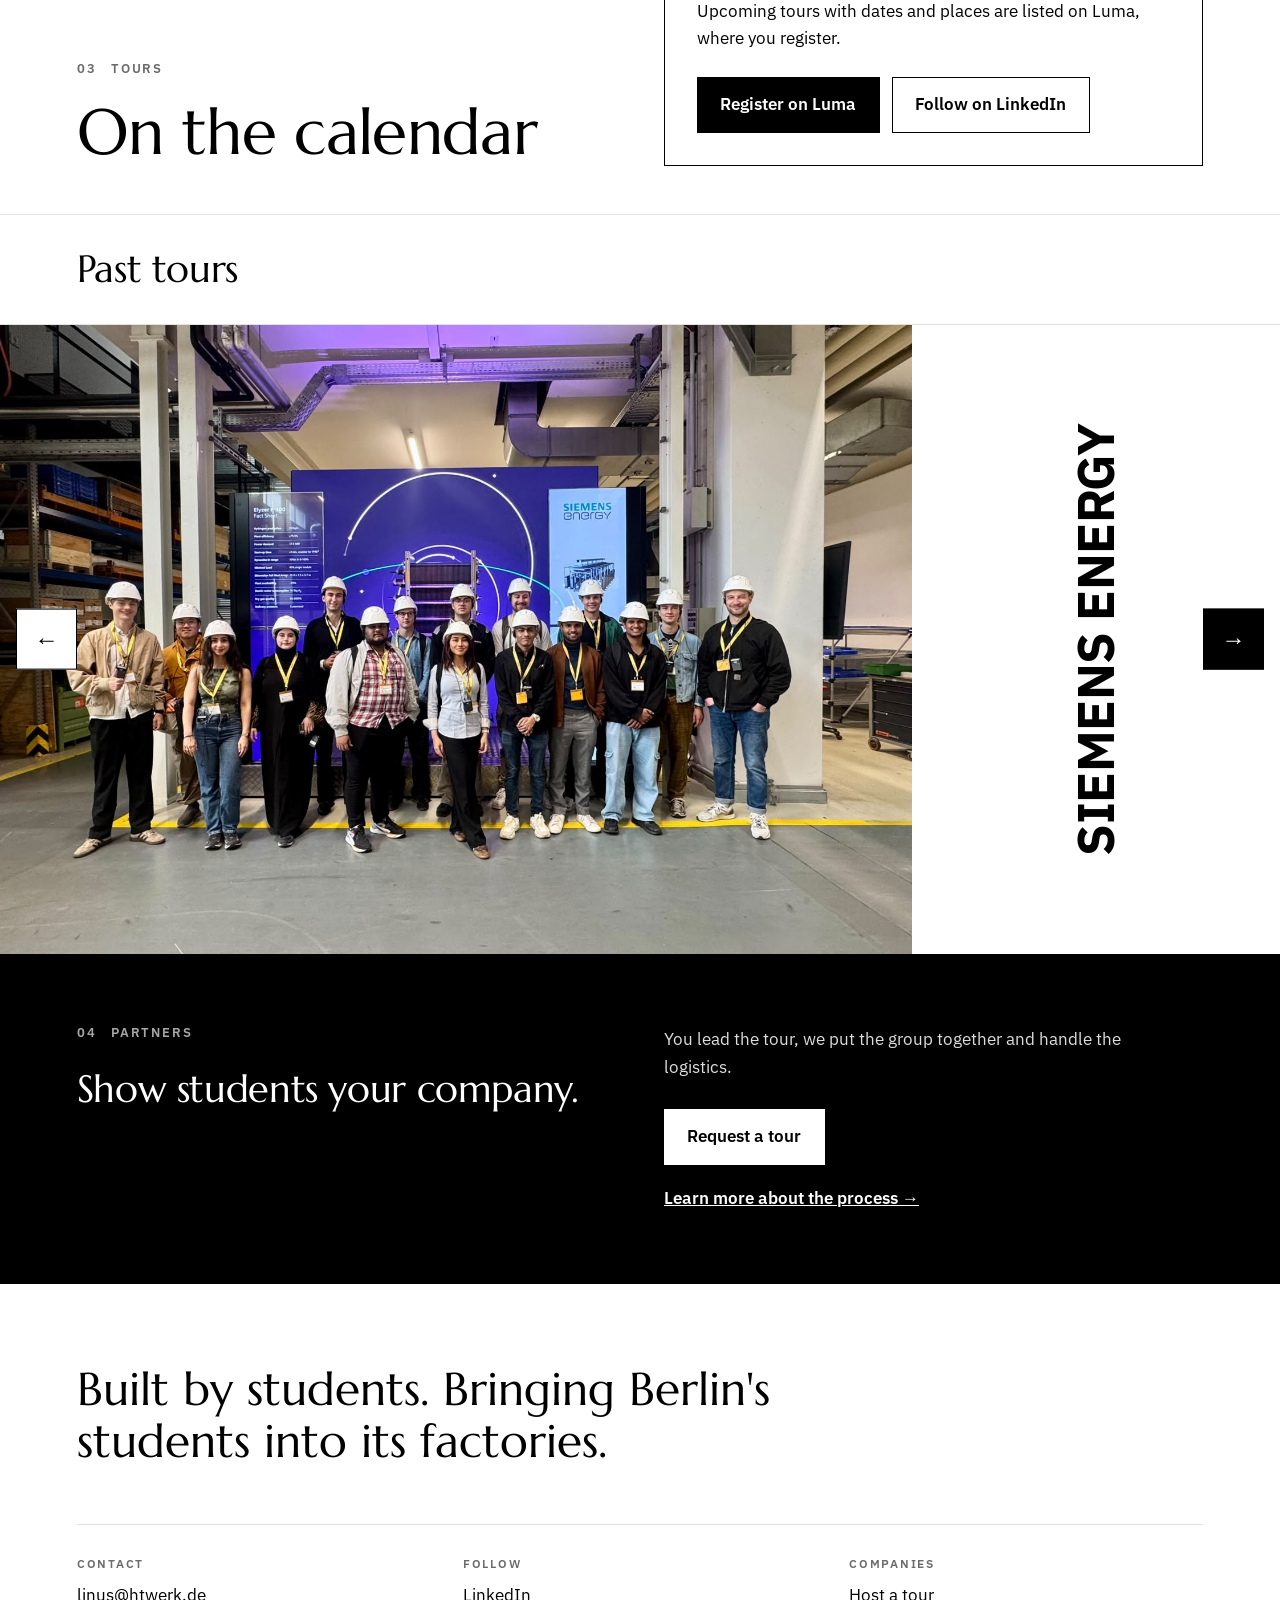
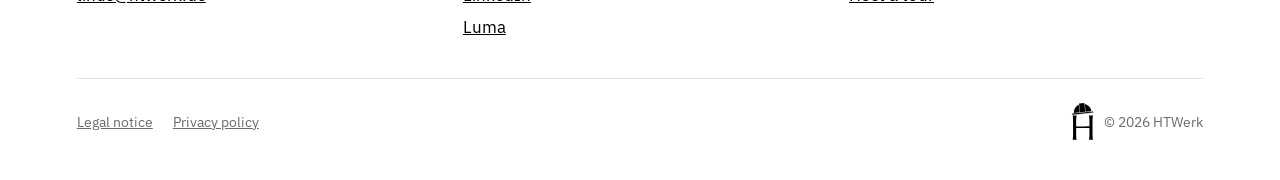
==== commit 8ba54182: "Partner: Satz zu LinkedIn-Rückblick und Kontaktdaten entfernt Co-Authored-By: Claude Opus 5.5 <norep" ====
--- a/index.html
+++ b/index.html
@@ -368,7 +368,7 @@
         <h3><span lang="en">Show students your company.</span><span lang="de">Zeigen Sie Studierenden Ihr Unternehmen.</span></h3>
       </div>
       <div>
-        <p><span lang="en">You lead the tour, we put the group together and handle the logistics. Afterwards you receive a LinkedIn recap and the students' contact details.</span><span lang="de">Sie führen durch Ihr Werk oder Büro, wir stellen die Gruppe zusammen und übernehmen die Organisation. Danach erhalten Sie einen Rückblick auf LinkedIn und die Kontakte der Studierenden.</span></p>
+        <p><span lang="en">You lead the tour, we put the group together and handle the logistics.</span><span lang="de">Sie führen durch Ihr Werk oder Büro, wir stellen die Gruppe zusammen und übernehmen die Organisation.</span></p>
         <div class="btns">
           <a class="btn solid" lang="en" href="mailto:linus@htwerk.de?subject=Tour%20request">Request a tour</a><a class="btn solid" lang="de" href="mailto:linus@htwerk.de?subject=Tour-Anfrage">Tour anfragen</a>
         </div>
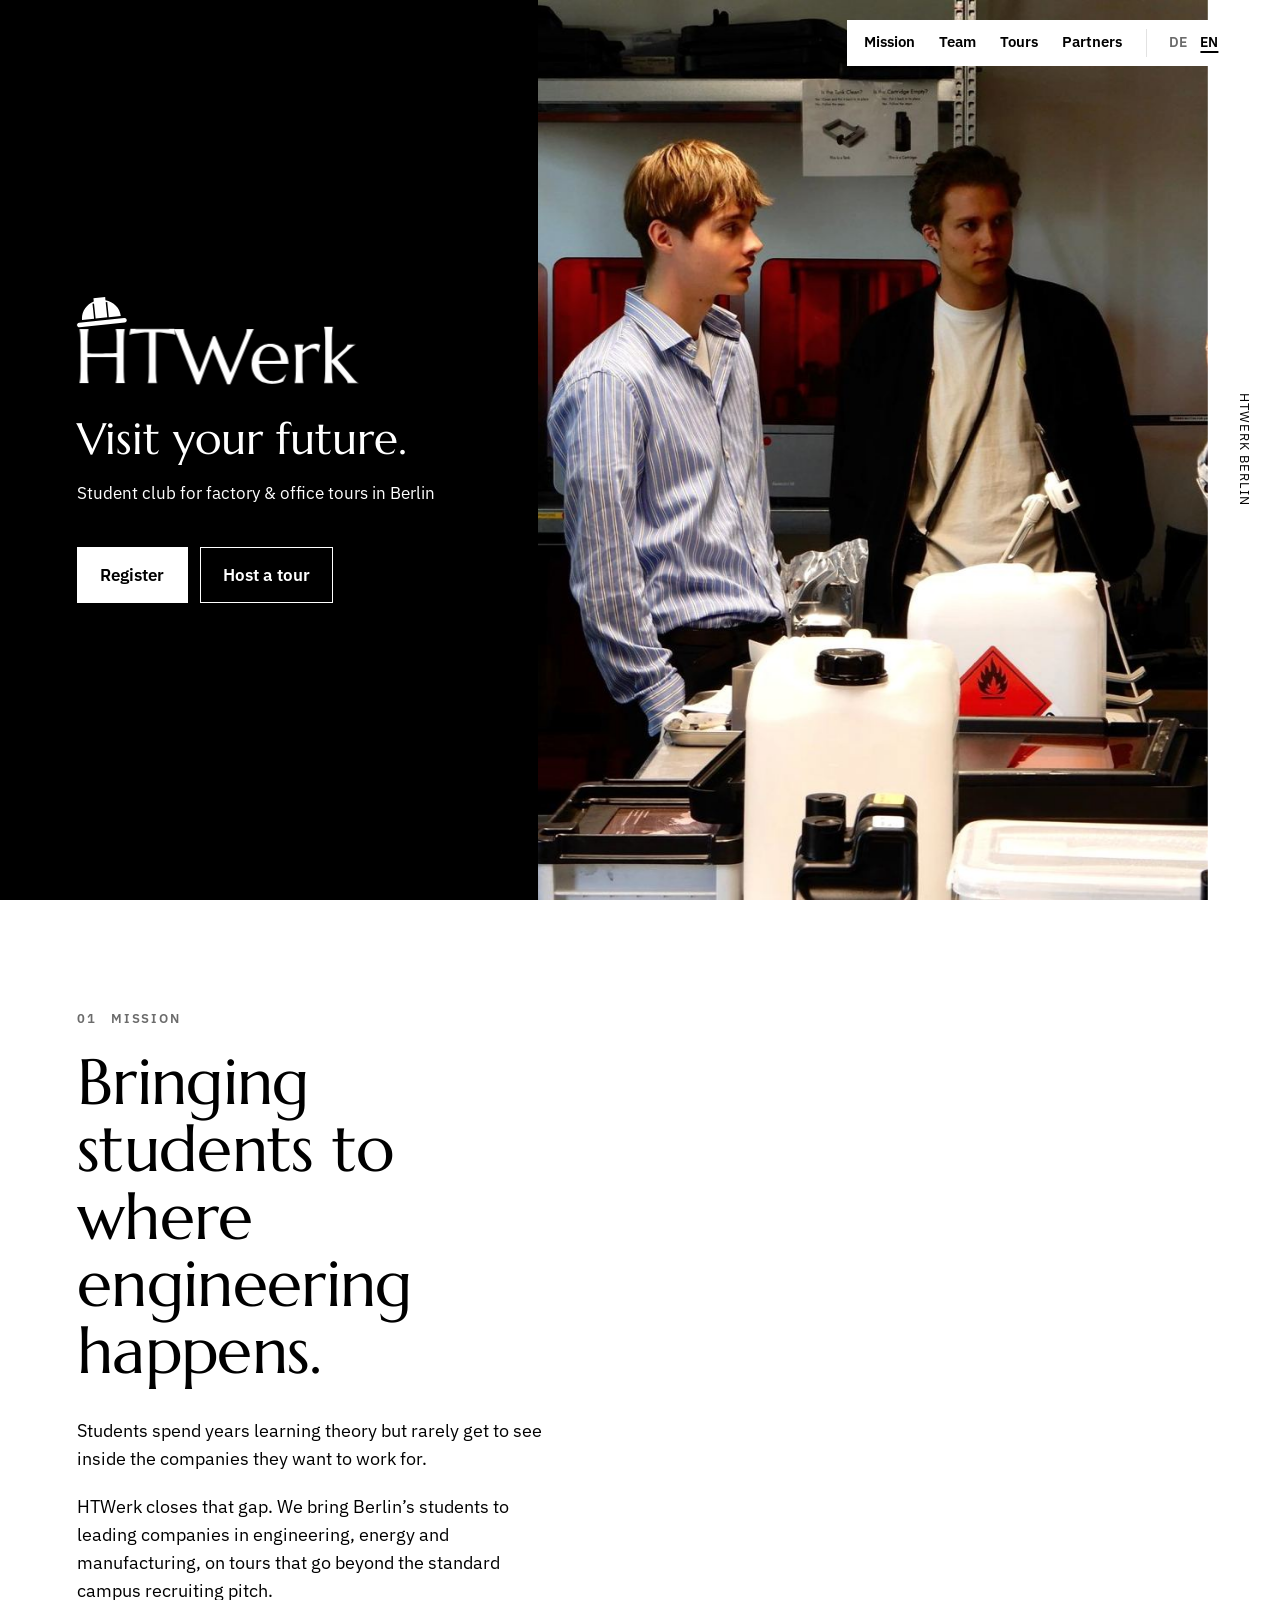
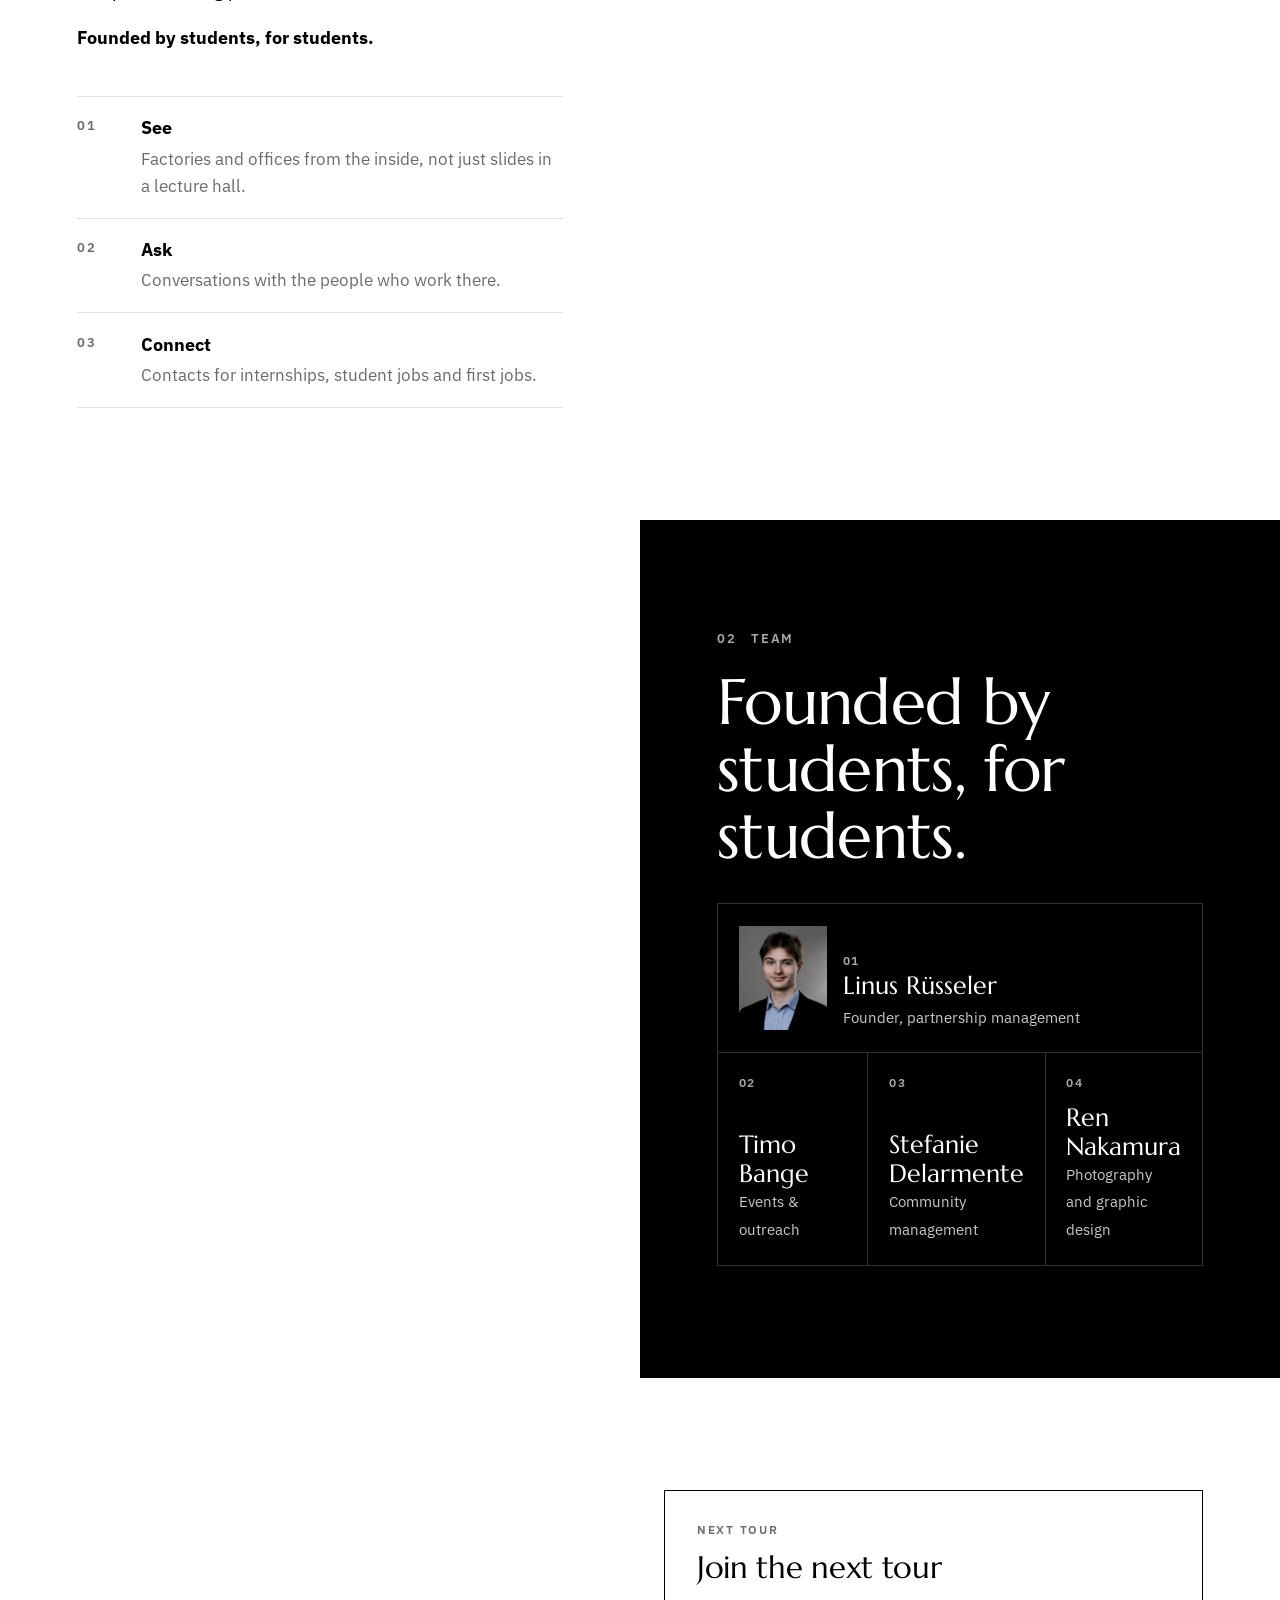
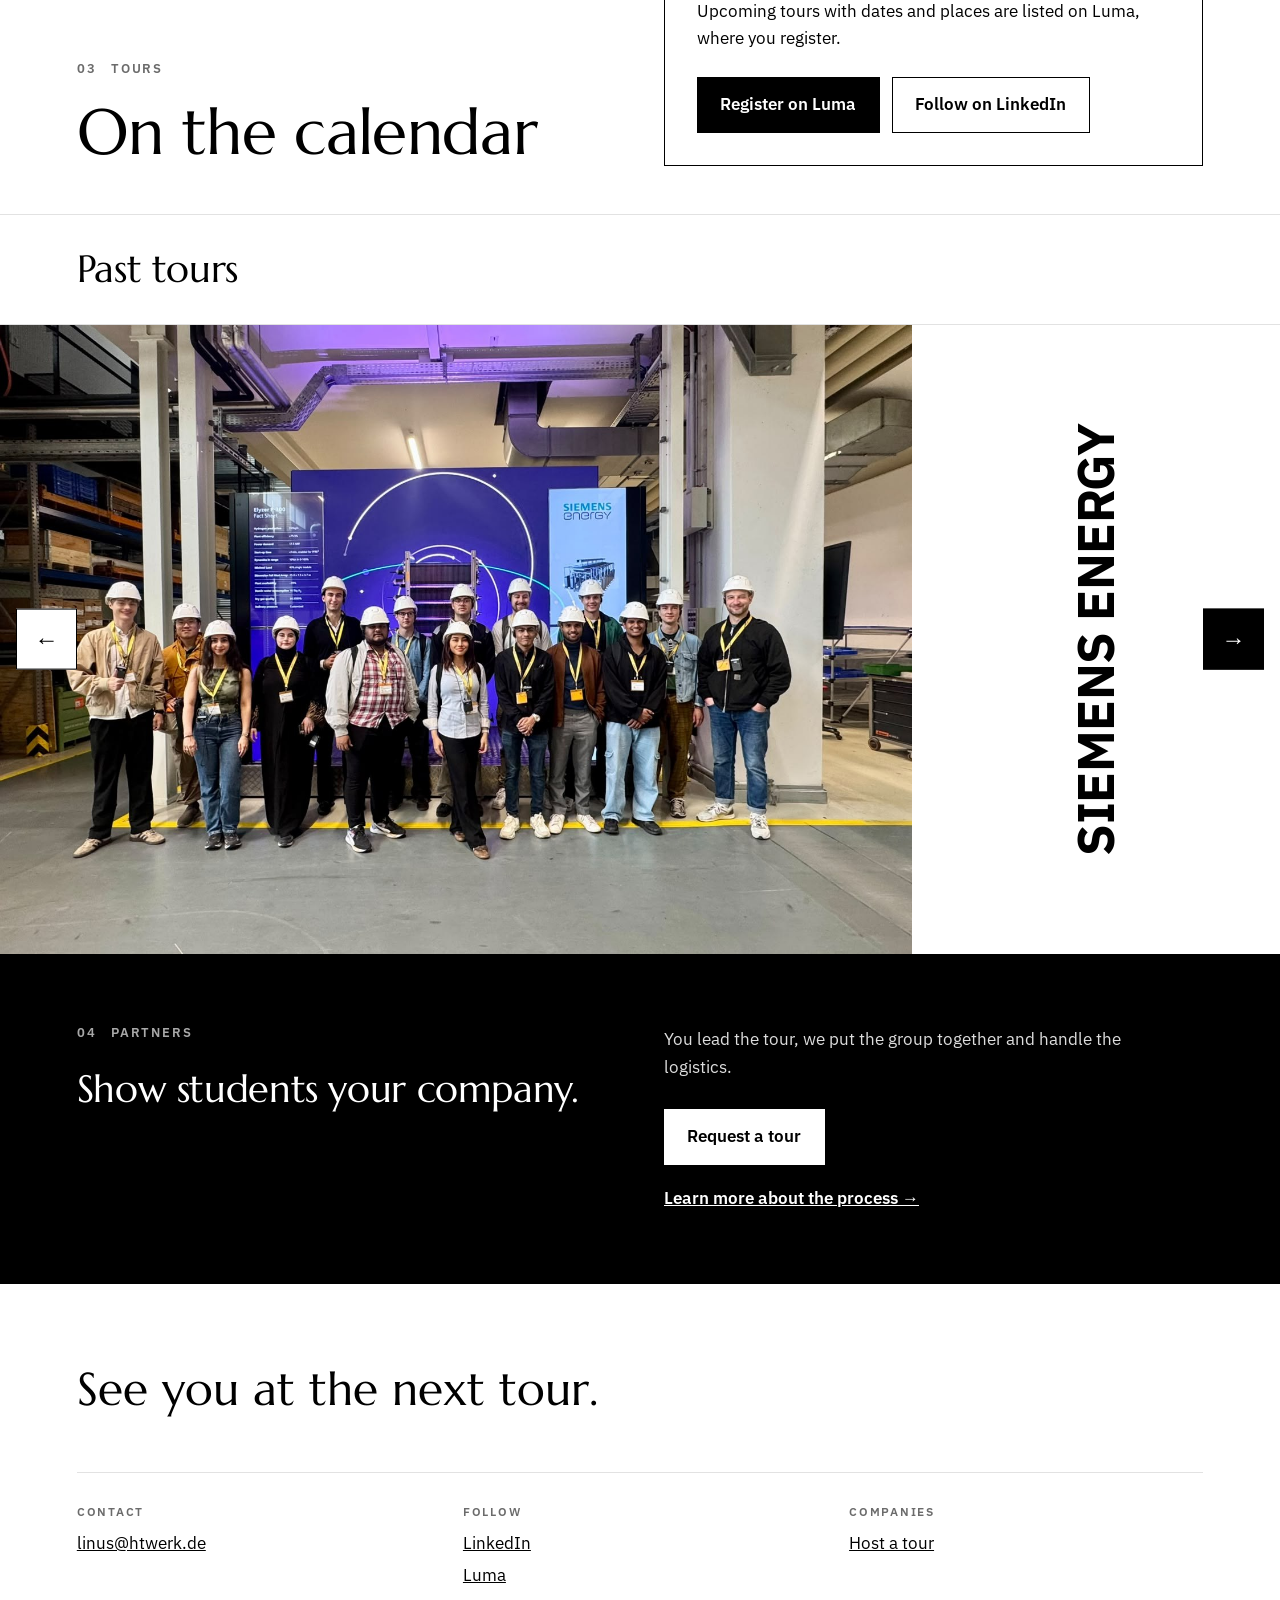
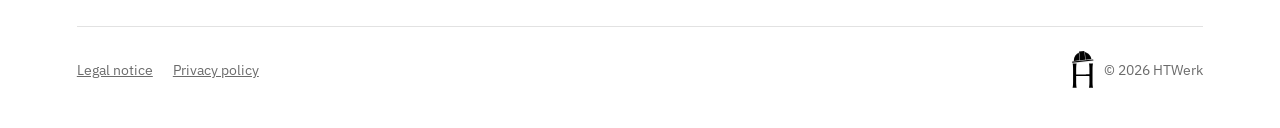
==== commit a23c3389: "Fußzeile: Schlusssatz „Wir sehen uns bei der nächsten Tour.“ Co-Authored-By: Claude Opus 5.5 <norepl" ====
--- a/index.html
+++ b/index.html
@@ -379,7 +379,7 @@
 </main>
 
 <footer class="inner" id="contact">
-  <p class="closing"><span lang="en">Built by students. Bringing Berlin's students into its factories.</span><span lang="de">Von Studierenden gemacht. Für Studierende, die Werke von innen sehen wollen.</span></p>
+  <p class="closing"><span lang="en">See you at the next tour.</span><span lang="de">Wir sehen uns bei der nächsten Tour.</span></p>
   <div class="foot">
     <div><h4><span lang="en">Contact</span><span lang="de">Kontakt</span></h4><p><a href="mailto:linus@htwerk.de">linus@htwerk.de</a></p></div>
     <div><h4><span lang="en">Follow</span><span lang="de">Folgen</span></h4><p><a href="https://www.linkedin.com/company/htwerk/">LinkedIn</a></p><p><a href="https://luma.com/user/LinusRuesseler">Luma</a></p></div>
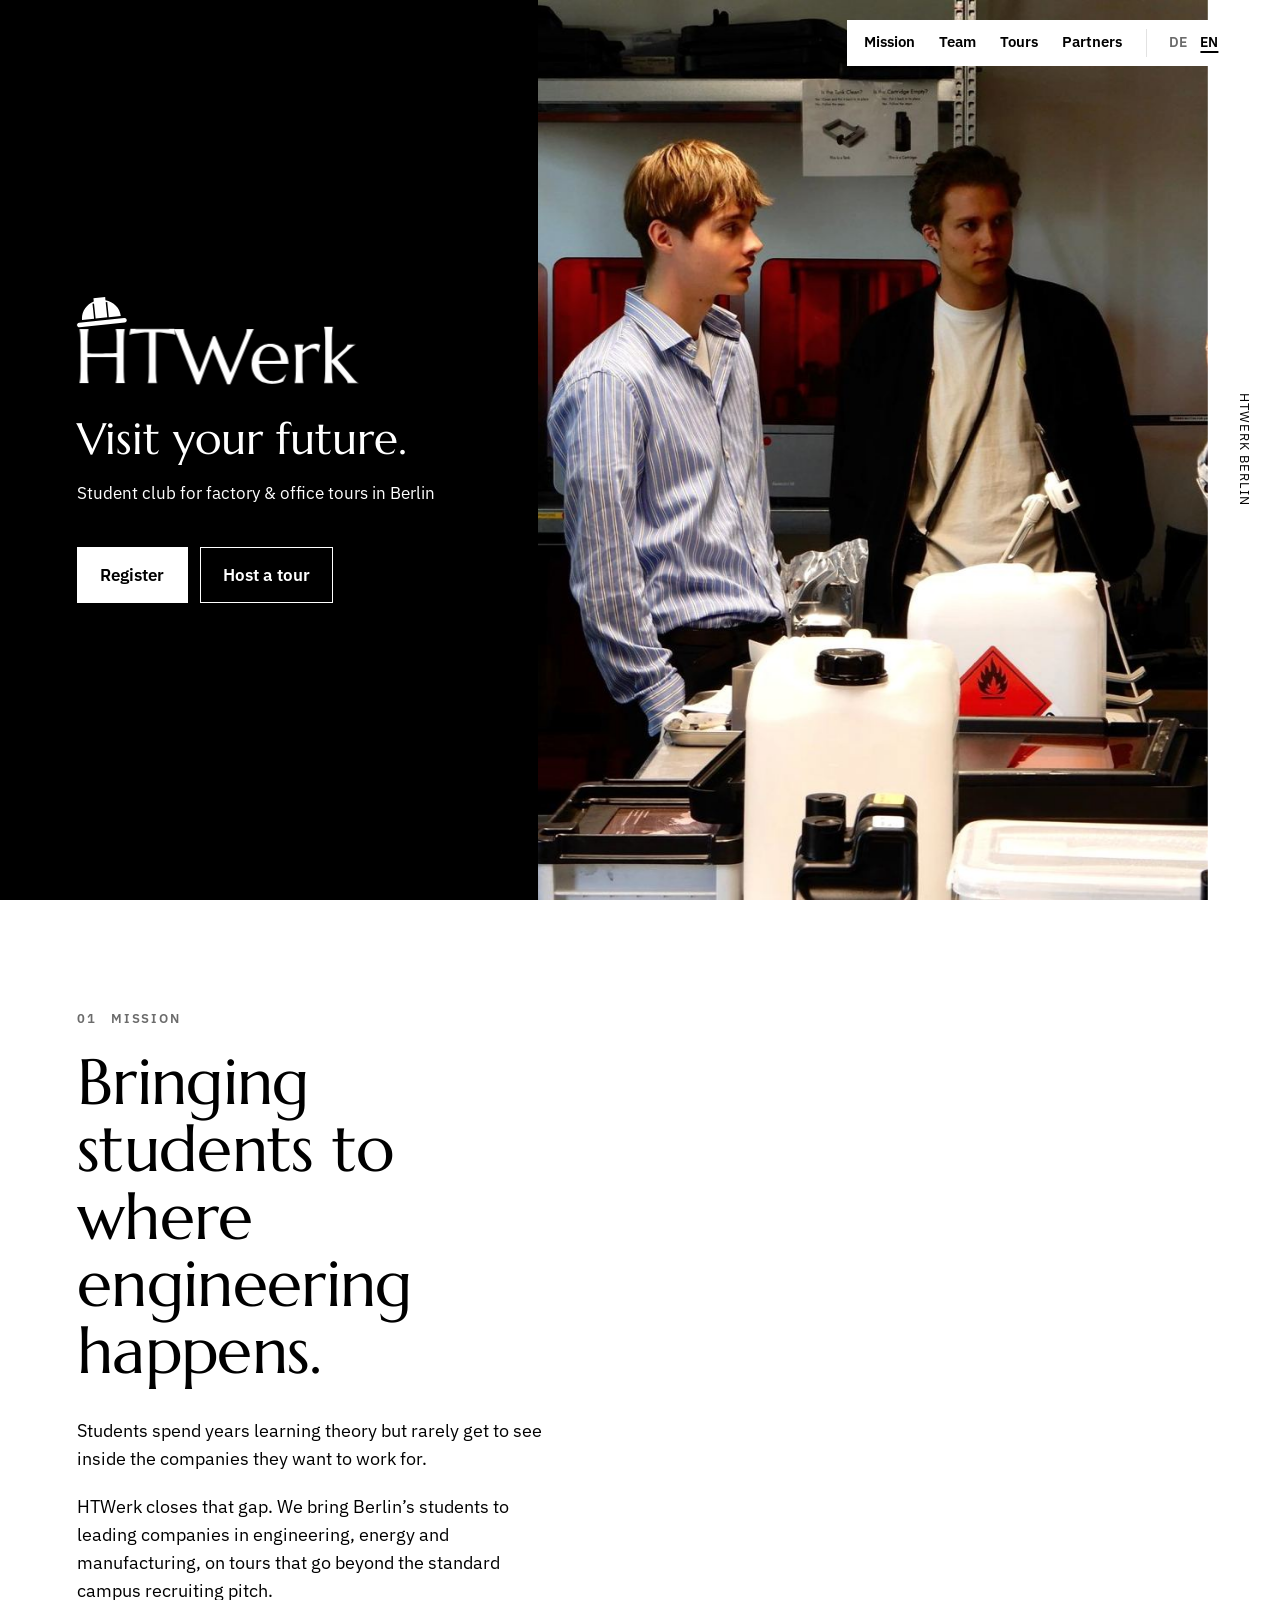
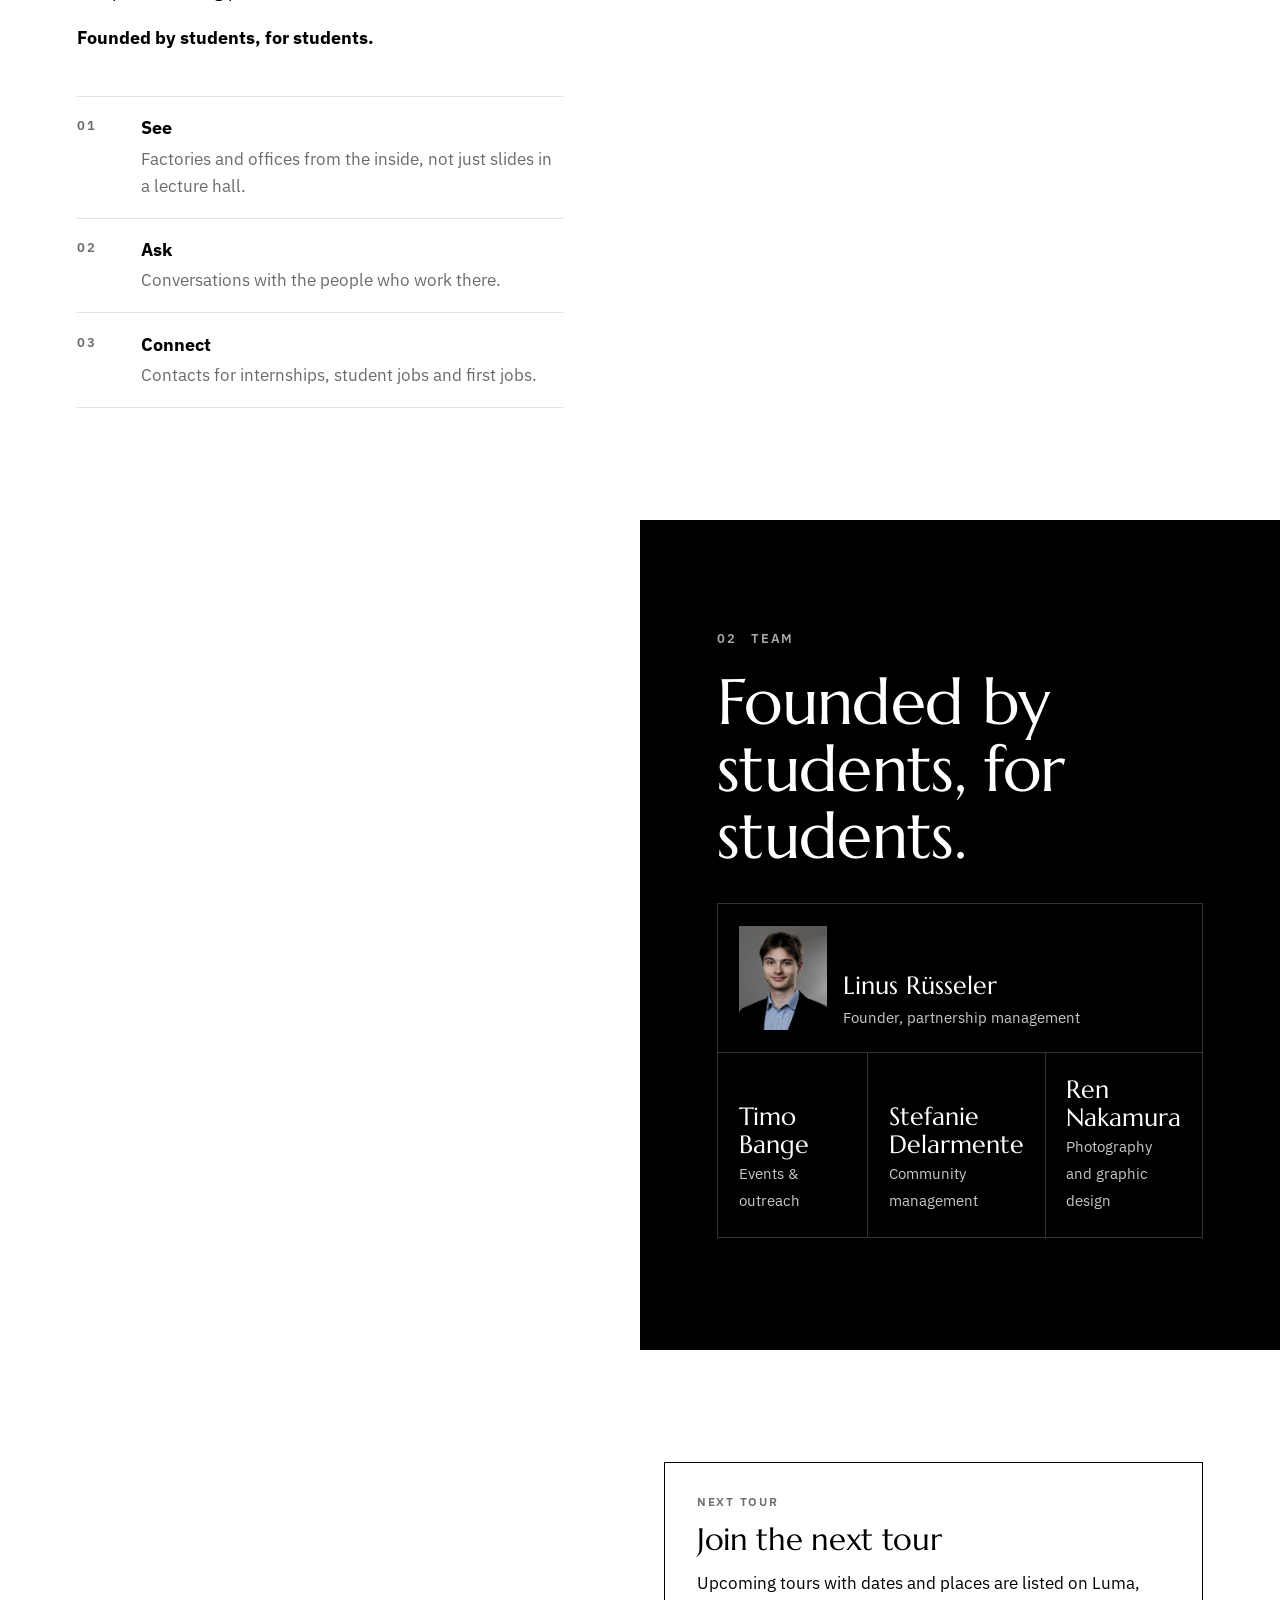
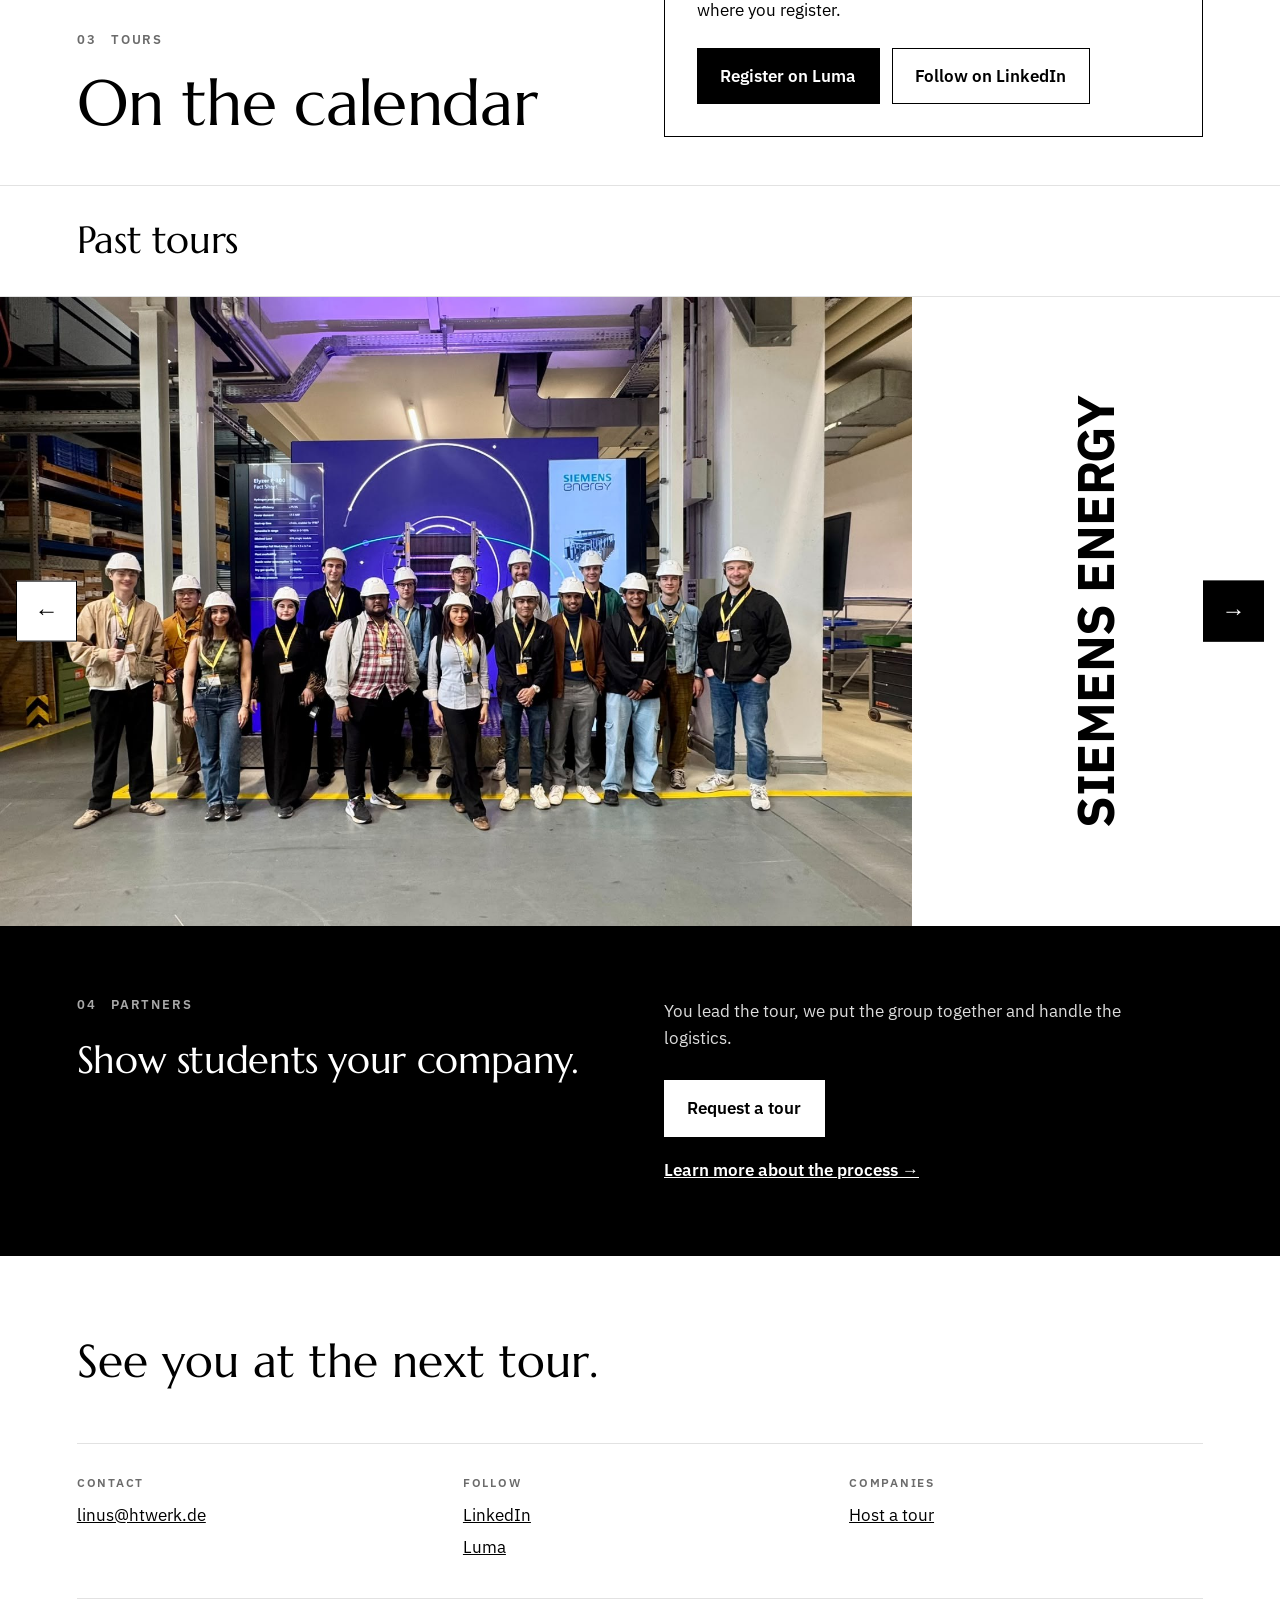
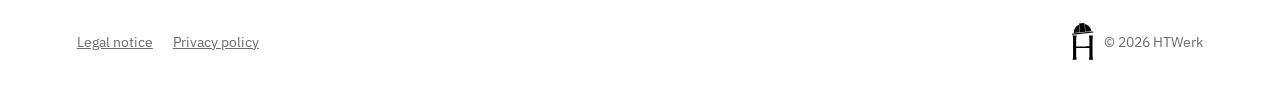
==== commit df9fe8aa: "Team: Nummern aus den Karten entfernt Co-Authored-By: Claude Opus 5.5 <noreply@anthropic.com> Claude" ====
--- a/index.html
+++ b/index.html
@@ -91,7 +91,7 @@
 
 /* 02 team: numbered cards */
 .cards{display:grid;grid-template-columns:repeat(3,1fr);gap:1px;background:#333;border:1px solid #333;max-width:40rem}
-.card{background:var(--black);padding:1.4rem 1.3rem;min-height:9rem;display:flex;flex-direction:column;justify-content:space-between;gap:1rem}
+.card{background:var(--black);padding:1.4rem 1.3rem;min-height:9rem;display:flex;flex-direction:column;justify-content:flex-end;gap:1rem}
 .card .n{font:600 .78rem/1 "IBM Plex Sans",Arial,sans-serif;letter-spacing:.14em;color:#A8A8A8}
 .card .who{font-family:"Marcellus",Georgia,serif;font-size:1.55rem;line-height:1.15;display:block}
 .card .role{font-size:.92rem;color:#C8C8C8}
@@ -172,7 +172,7 @@
   .visit .name{justify-content:flex-start;padding:1.5rem 1.25rem 2.5rem}
   .visit .name div{writing-mode:horizontal-tb;transform:none}
 }
-@media (max-width:34rem){.cards{grid-template-columns:1fr}nav{gap:.85rem}.langsw{padding-left:.75rem}}
+@media (max-width:34rem){.cards{grid-template-columns:1fr}.card{min-height:auto}nav{gap:.85rem}.langsw{padding-left:.75rem}}
 @media (max-width:23.5rem){nav a:nth-child(2){display:none}}
 @media (prefers-reduced-motion:no-preference){.track{scroll-behavior:smooth}}
 @media (prefers-reduced-motion:reduce){html{scroll-behavior:auto}}
@@ -304,10 +304,10 @@
       <p class="label" data-n="02"><span lang="en">Team</span><span lang="de">Team</span></p>
       <h2><span lang="en">Founded by students, for students.</span><span lang="de">Von Studierenden für Studierende.</span></h2>
       <div class="cards">
-        <div class="card lead-card"><img loading="lazy" decoding="async" src="images/founder.jpg" data-alt-de="Porträt von Linus Rüsseler" alt="Portrait of Linus Rüsseler"><div><span class="n">01</span><span class="who">Linus Rüsseler</span><span class="role"><span lang="en">Founder, partnership management</span><span lang="de">Gründer, Partnermanagement</span></span></div></div>
-        <div class="card"><span class="n">02</span><div><span class="who">Timo Bange</span><span class="role"><span lang="en">Events &amp; outreach</span><span lang="de">Events &amp; Outreach</span></span></div></div>
-        <div class="card"><span class="n">03</span><div><span class="who">Stefanie Delarmente</span><span class="role"><span lang="en">Community management</span><span lang="de">Community-Management</span></span></div></div>
-        <div class="card"><span class="n">04</span><div><span class="who">Ren Nakamura</span><span class="role"><span lang="en">Photography and graphic design</span><span lang="de">Fotografie und Grafikdesign</span></span></div></div>
+        <div class="card lead-card"><img loading="lazy" decoding="async" src="images/founder.jpg" data-alt-de="Porträt von Linus Rüsseler" alt="Portrait of Linus Rüsseler"><div><span class="who">Linus Rüsseler</span><span class="role"><span lang="en">Founder, partnership management</span><span lang="de">Gründer, Partnermanagement</span></span></div></div>
+        <div class="card"><div><span class="who">Timo Bange</span><span class="role"><span lang="en">Events &amp; outreach</span><span lang="de">Events &amp; Outreach</span></span></div></div>
+        <div class="card"><div><span class="who">Stefanie Delarmente</span><span class="role"><span lang="en">Community management</span><span lang="de">Community-Management</span></span></div></div>
+        <div class="card"><div><span class="who">Ren Nakamura</span><span class="role"><span lang="en">Photography and graphic design</span><span lang="de">Fotografie und Grafikdesign</span></span></div></div>
       </div>
     </div>
   </section>
